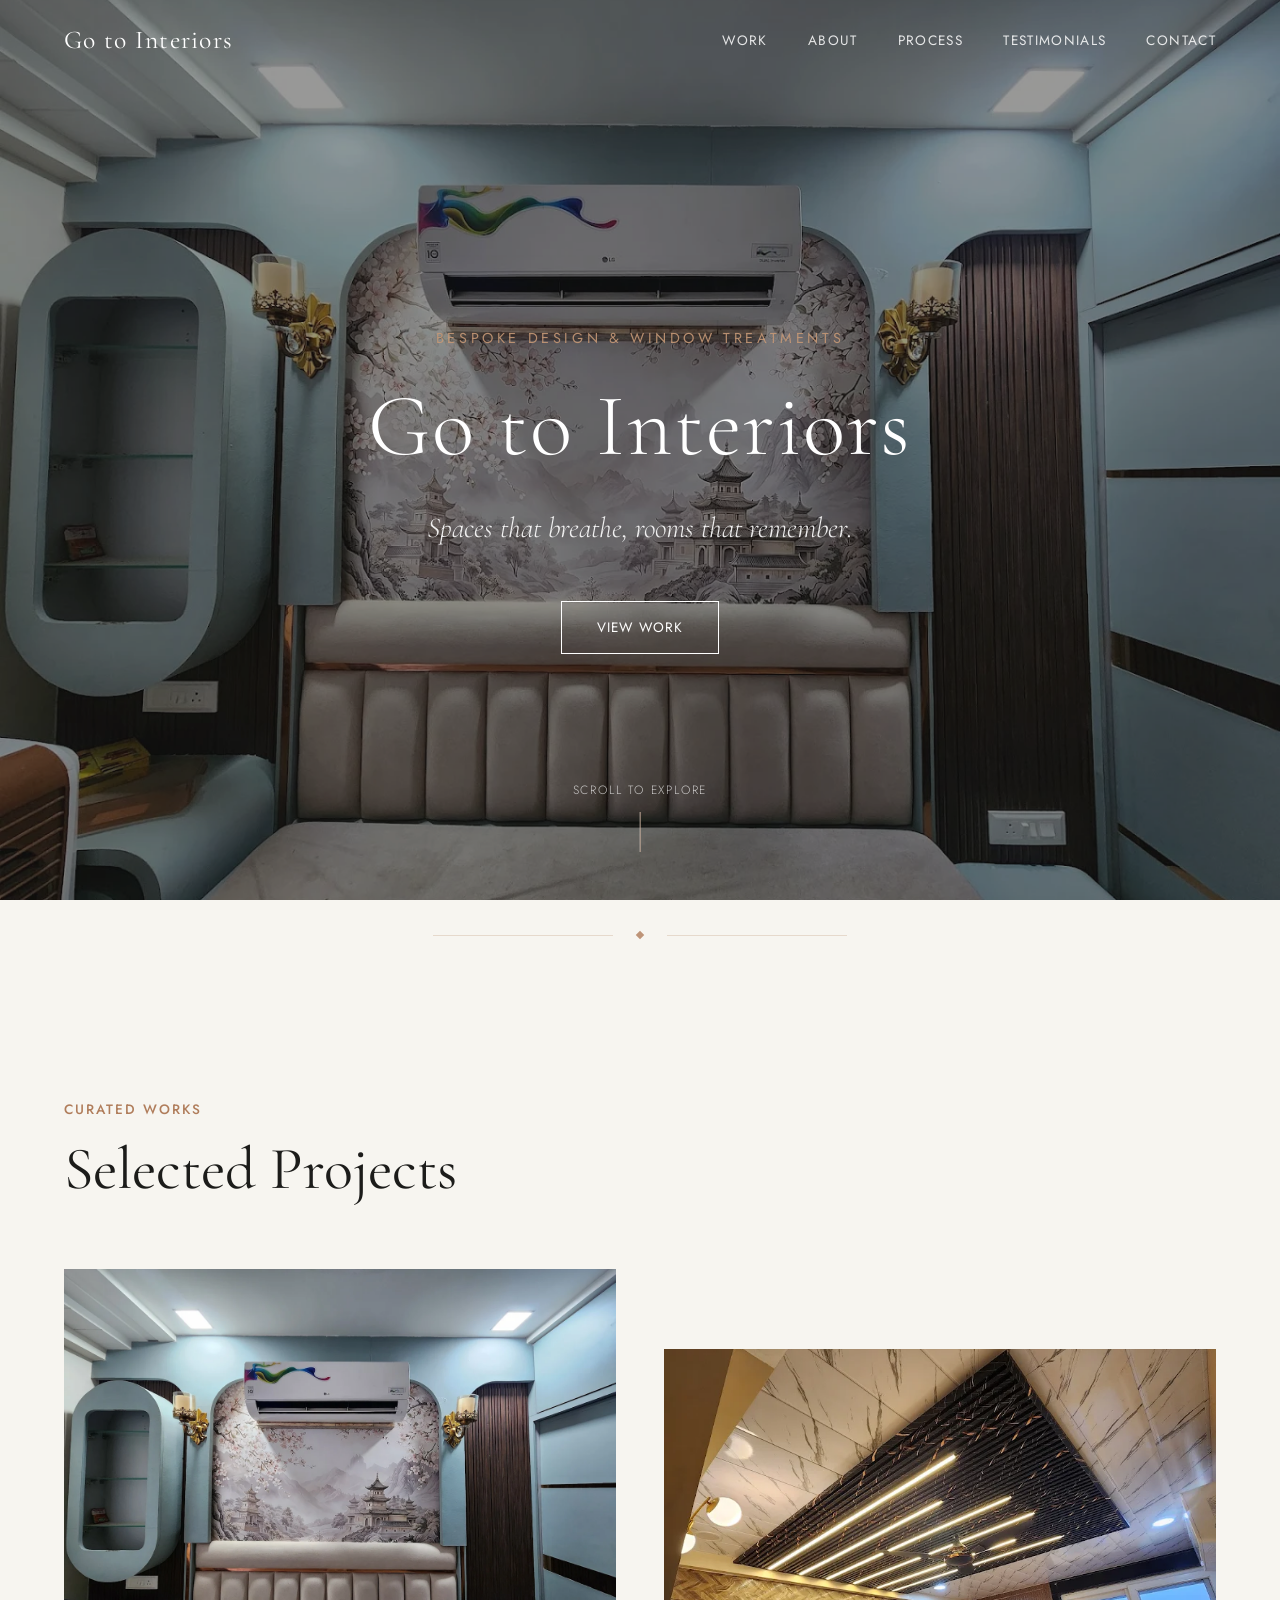
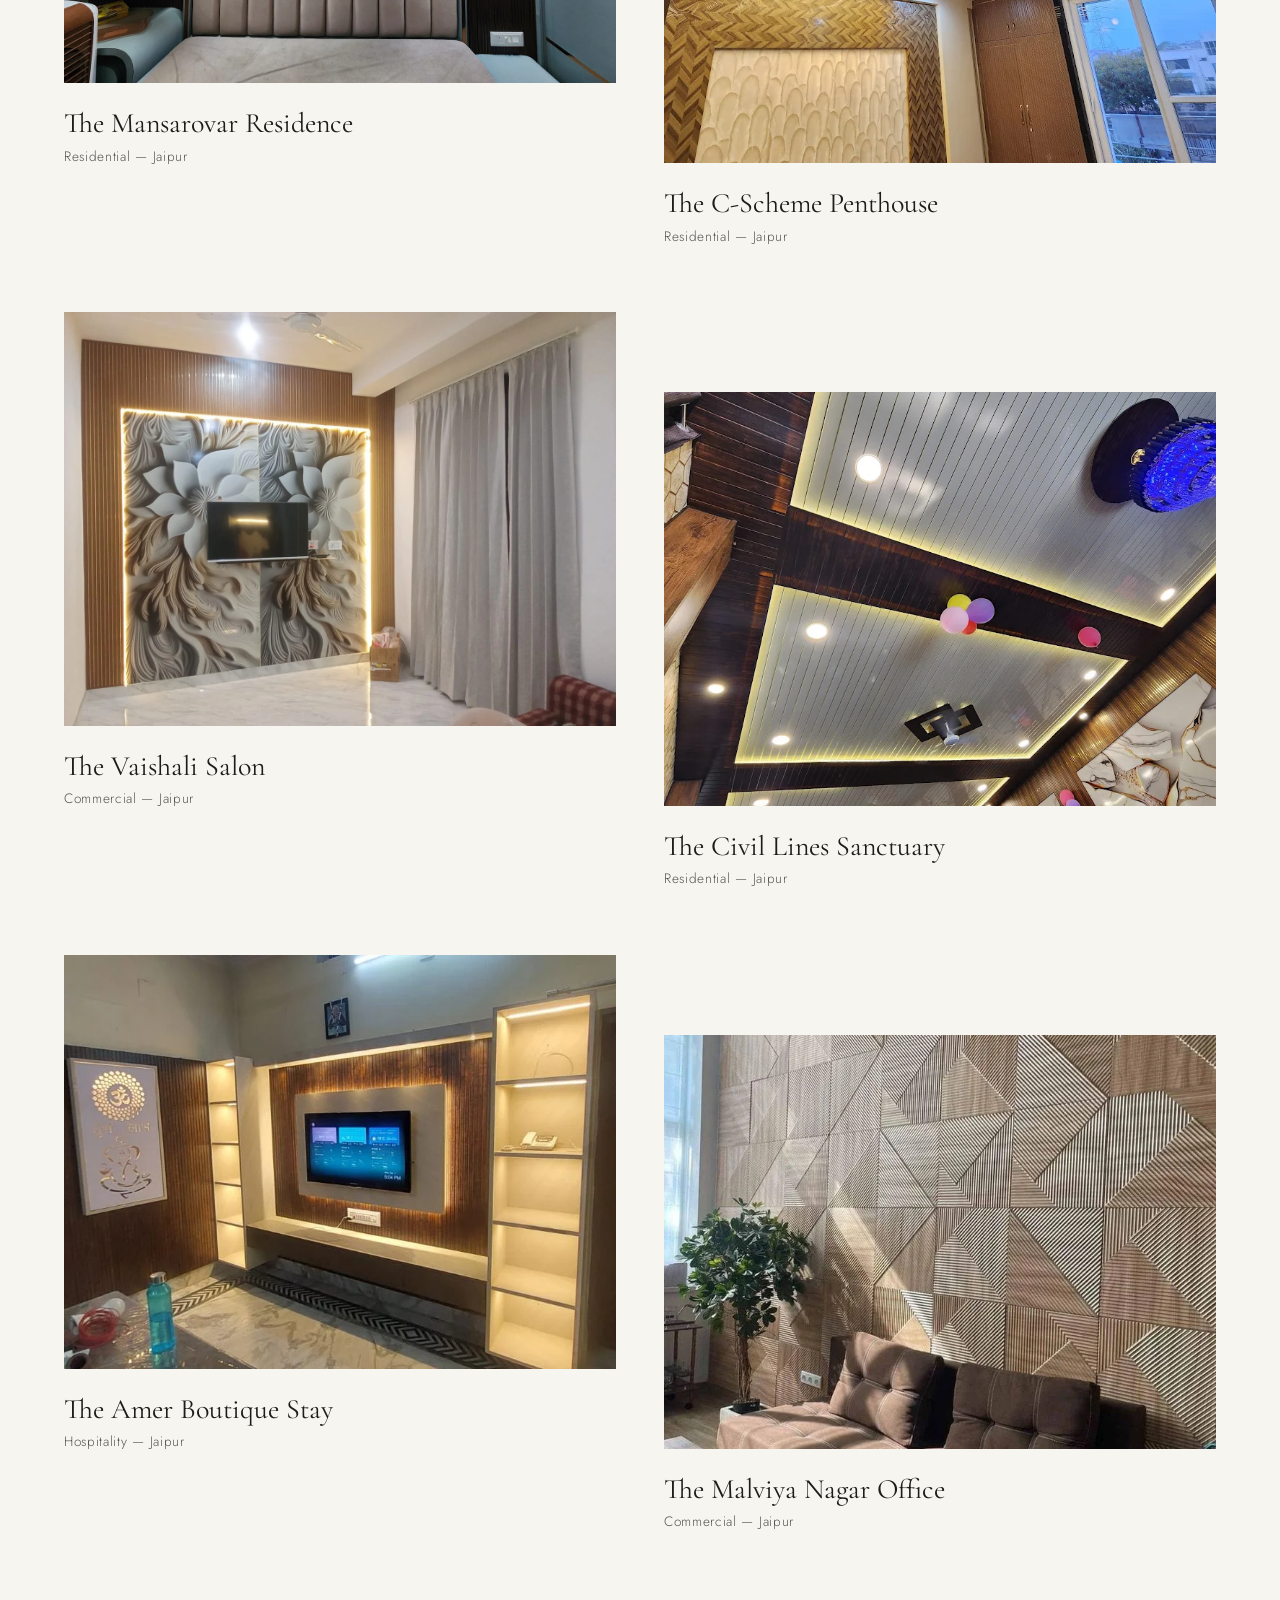
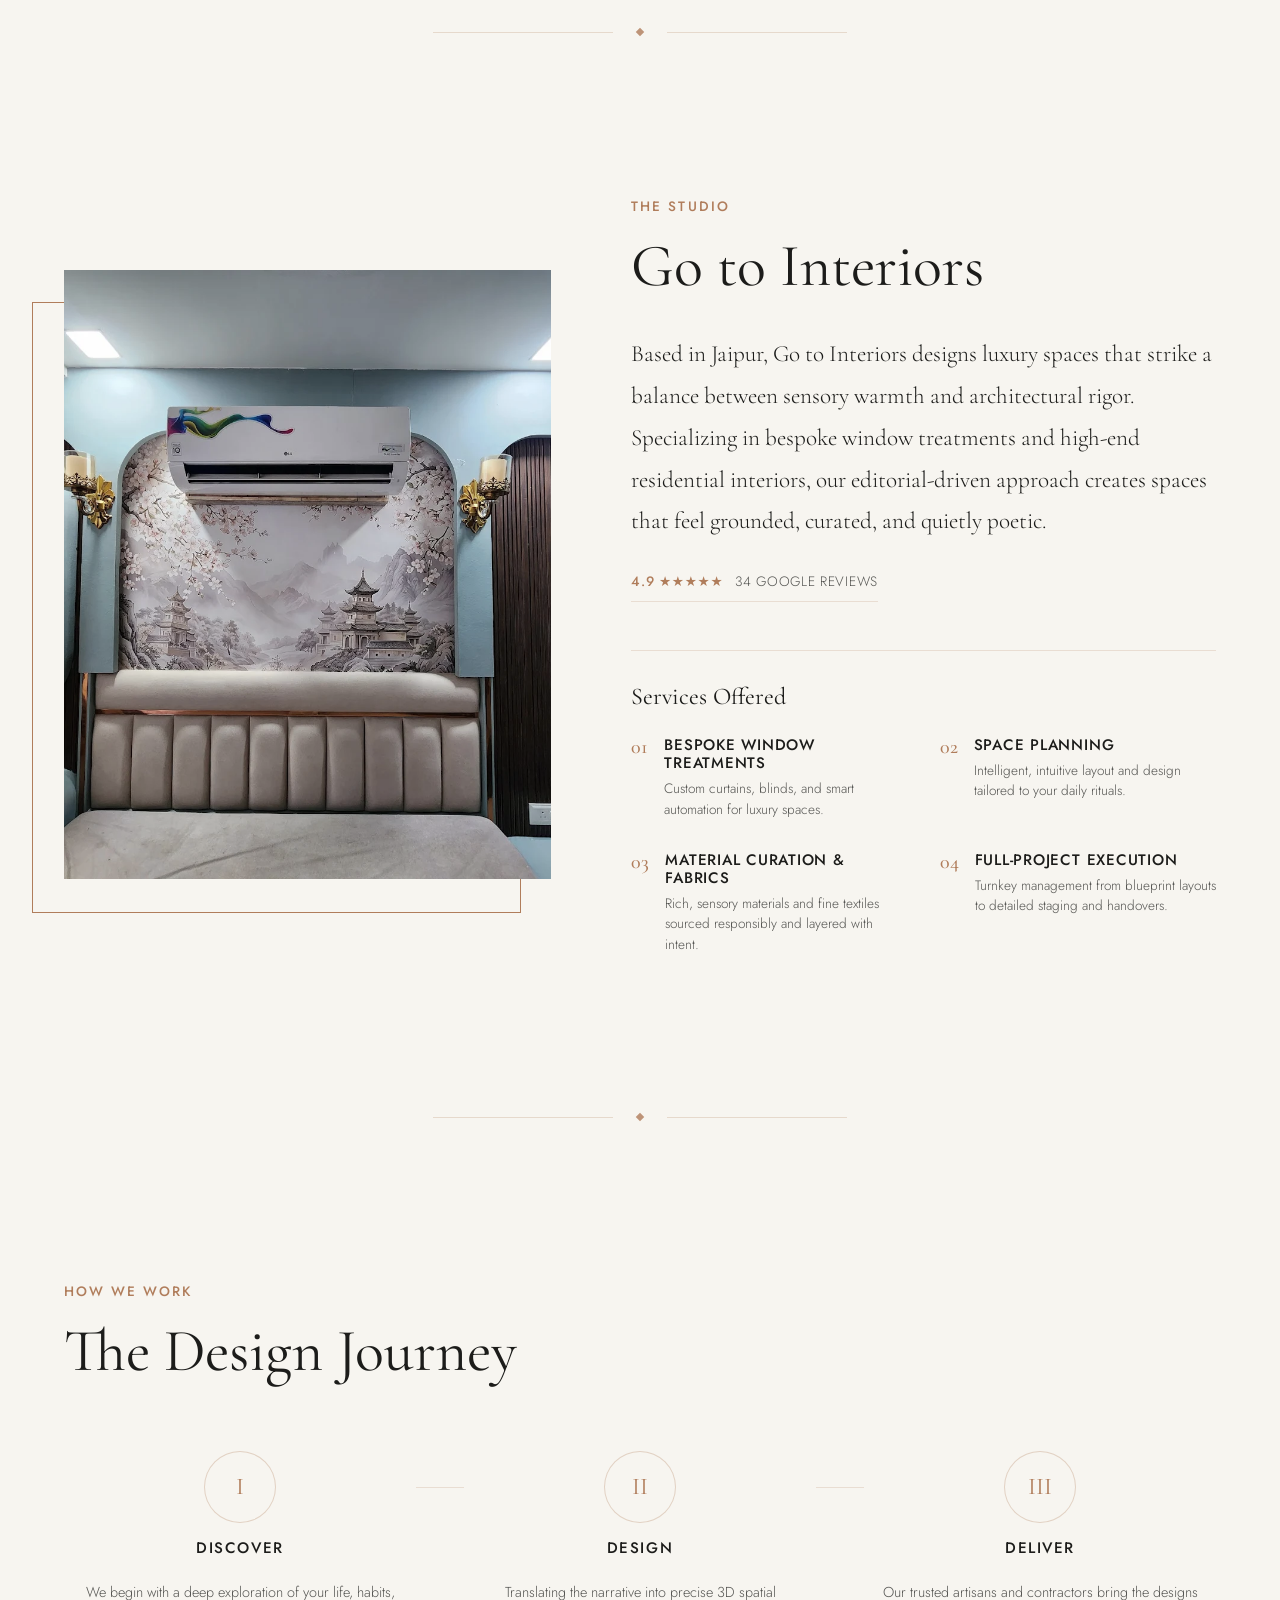
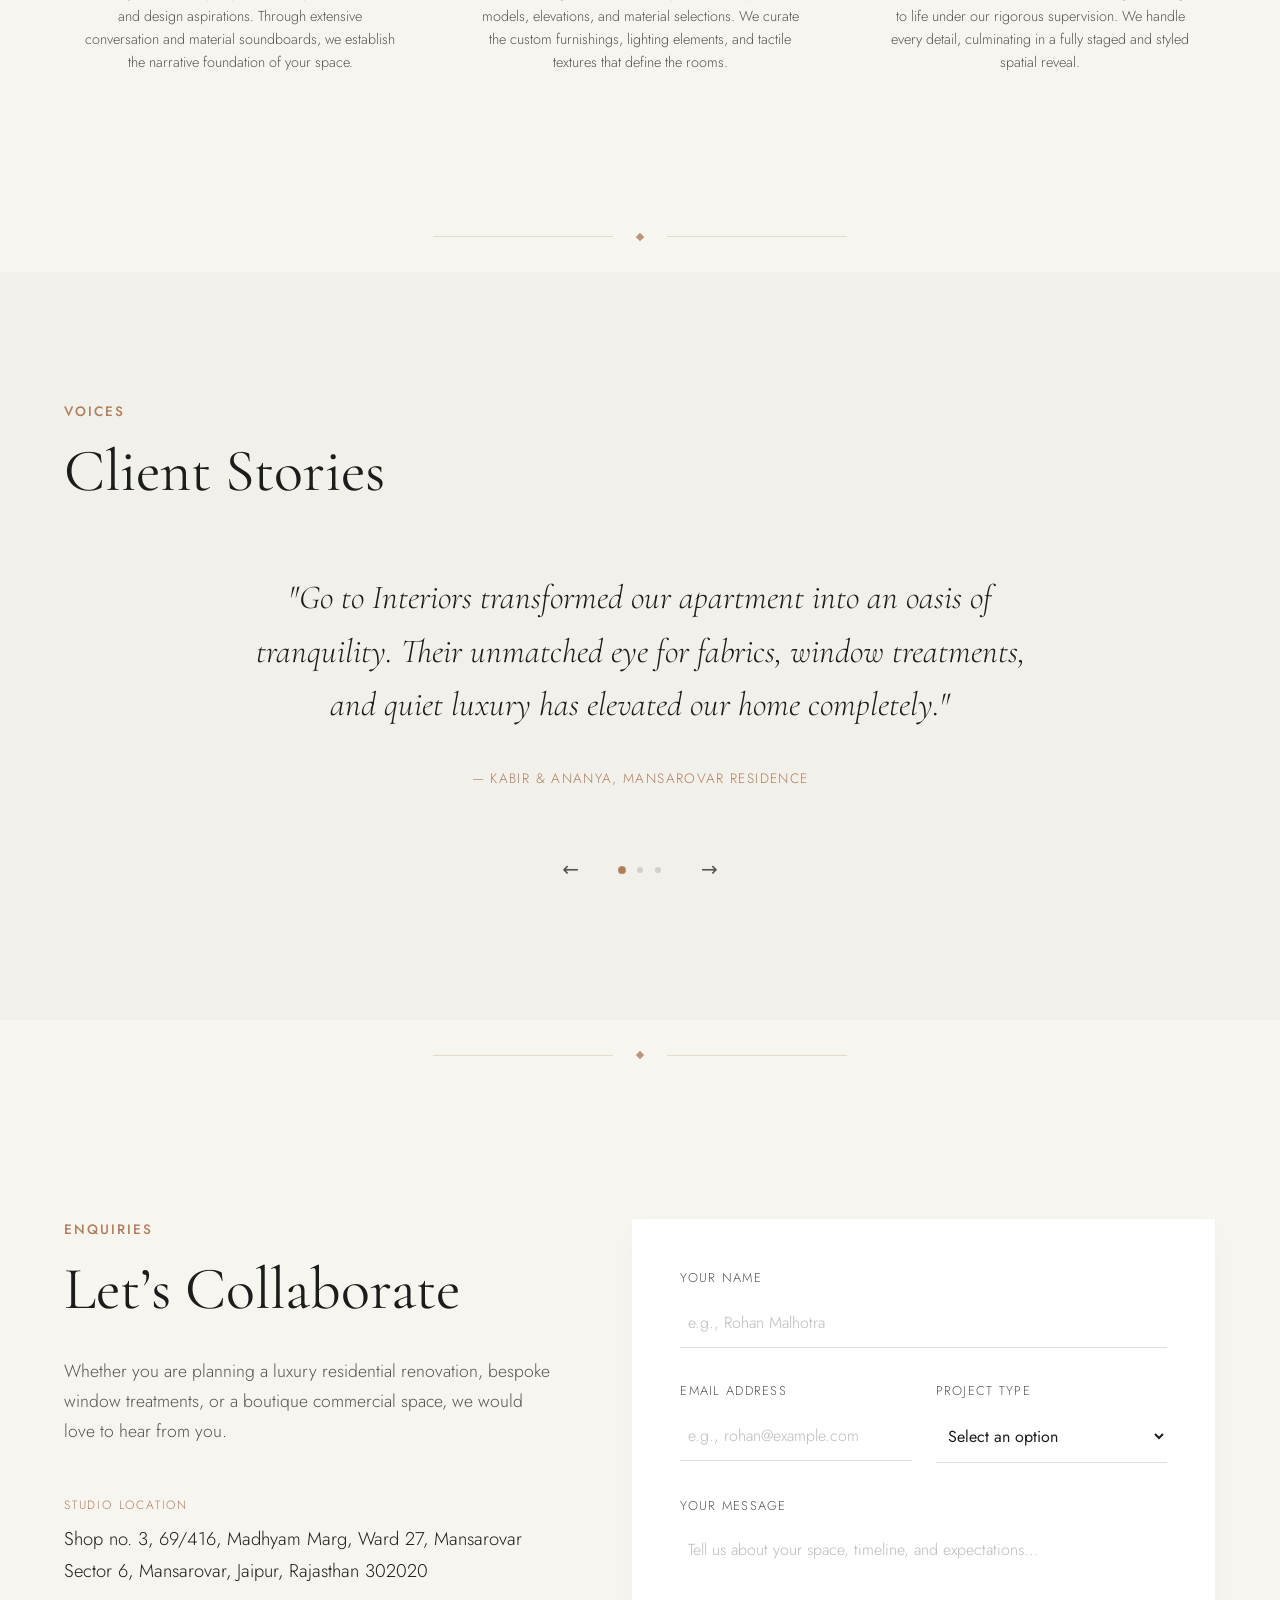
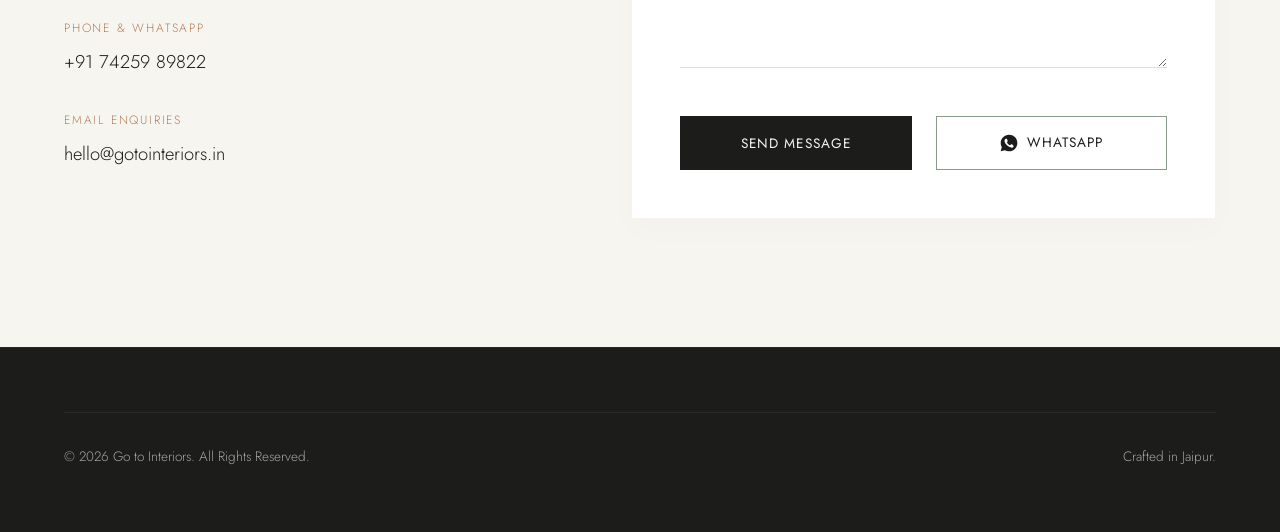
==== index.html @ 1f5852dd "Initial commit: Rebrand website to Go to Interiors Jaipur portfolio" ====
<!DOCTYPE html>
<html lang="en">
<head>
    <meta charset="UTF-8">
    <meta name="viewport" content="width=device-width, initial-scale=1.0">
    <meta name="description" content="Go to Interiors — Bespoke interior architecture, high-end window treatments, and editorial design for luxury residential and boutique hospitality spaces in Jaipur.">
    <title>Go to Interiors | Interior Architecture & Bespoke Window Treatments, Jaipur</title>
    <!-- Google Fonts -->
    <link rel="preconnect" href="https://fonts.googleapis.com">
    <link rel="preconnect" href="https://fonts.gstatic.com" crossorigin>
    <link href="https://fonts.googleapis.com/css2?family=Cormorant+Garamond:ital,wght@0,300;0,400;0,600;1,300;1,400&family=Jost:wght@200;300;400;500;600&display=swap" rel="stylesheet">
    <!-- Main Stylesheet -->
    <link rel="stylesheet" href="styles.css">
</head>
<body>

    <!-- Sticky Navigation -->
    <nav class="navbar" id="navbar">
        <div class="nav-container">
            <a href="#hero" class="nav-logo">Go to Interiors</a>
            <button class="nav-toggle" id="navToggle" aria-label="Toggle navigation">
                <span class="bar"></span>
                <span class="bar"></span>
                <span class="bar"></span>
            </button>
            <ul class="nav-links" id="navLinks">
                <li><a href="#portfolio">Work</a></li>
                <li><a href="#about">About</a></li>
                <li><a href="#process">Process</a></li>
                <li><a href="#testimonials">Testimonials</a></li>
                <li><a href="#contact">Contact</a></li>
            </ul>
        </div>
    </nav>

    <!-- Hero Section -->
    <header class="hero-section" id="hero">
        <div class="hero-bg-overlay"></div>
        <div class="hero-content">
            <span class="hero-subtitle">Bespoke Design & Window Treatments</span>
            <h1 class="hero-title">Go to Interiors</h1>
            <p class="hero-tagline">Spaces that breathe, rooms that remember.</p>
            <a href="#portfolio" class="btn btn-primary cta-btn">View Work</a>
        </div>
        <div class="hero-scroll-indicator">
            <span class="scroll-text">Scroll to explore</span>
            <span class="scroll-line"></span>
        </div>
    </header>

    <!-- Section Divider -->
    <div class="section-divider">
        <div class="diamond"></div>
    </div>

    <!-- Portfolio Section -->
    <section class="section portfolio-section" id="portfolio">
        <div class="container">
            <div class="section-header">
                <span class="section-subtitle">Curated Works</span>
                <h2 class="section-title">Selected Projects</h2>
            </div>
            
            <div class="portfolio-grid">
                <!-- Project 1 -->
                <div class="portfolio-card" data-project="1" tabindex="0">
                    <div class="card-img-wrapper">
                        <img src="images/unnamed.webp" alt="The Mansarovar Residence" loading="lazy">
                        <div class="card-overlay">
                            <span class="card-view-btn">Explore Project</span>
                        </div>
                    </div>
                    <div class="card-info">
                        <h3 class="project-name">The Mansarovar Residence</h3>
                        <p class="project-meta">Residential — Jaipur</p>
                    </div>
                </div>

                <!-- Project 2 -->
                <div class="portfolio-card" data-project="2" tabindex="0">
                    <div class="card-img-wrapper">
                        <img src="images/unnamed (1).webp" alt="The C-Scheme Penthouse" loading="lazy">
                        <div class="card-overlay">
                            <span class="card-view-btn">Explore Project</span>
                        </div>
                    </div>
                    <div class="card-info">
                        <h3 class="project-name">The C-Scheme Penthouse</h3>
                        <p class="project-meta">Residential — Jaipur</p>
                    </div>
                </div>

                <!-- Project 3 -->
                <div class="portfolio-card" data-project="3" tabindex="0">
                    <div class="card-img-wrapper">
                        <img src="images/unnamed (2).webp" alt="The Vaishali Salon" loading="lazy">
                        <div class="card-overlay">
                            <span class="card-view-btn">Explore Project</span>
                        </div>
                    </div>
                    <div class="card-info">
                        <h3 class="project-name">The Vaishali Salon</h3>
                        <p class="project-meta">Commercial — Jaipur</p>
                    </div>
                </div>

                <!-- Project 4 -->
                <div class="portfolio-card" data-project="4" tabindex="0">
                    <div class="card-img-wrapper">
                        <img src="images/unnamed (3).webp" alt="The Civil Lines Sanctuary" loading="lazy">
                        <div class="card-overlay">
                            <span class="card-view-btn">Explore Project</span>
                        </div>
                    </div>
                    <div class="card-info">
                        <h3 class="project-name">The Civil Lines Sanctuary</h3>
                        <p class="project-meta">Residential — Jaipur</p>
                    </div>
                </div>

                <!-- Project 5 -->
                <div class="portfolio-card" data-project="5" tabindex="0">
                    <div class="card-img-wrapper">
                        <img src="images/unnamed (4).webp" alt="The Amer Boutique Stay" loading="lazy">
                        <div class="card-overlay">
                            <span class="card-view-btn">Explore Project</span>
                        </div>
                    </div>
                    <div class="card-info">
                        <h3 class="project-name">The Amer Boutique Stay</h3>
                        <p class="project-meta">Hospitality — Jaipur</p>
                    </div>
                </div>

                <!-- Project 6 -->
                <div class="portfolio-card" data-project="6" tabindex="0">
                    <div class="card-img-wrapper">
                        <img src="images/unnamed (6).webp" alt="The Malviya Nagar Office" loading="lazy">
                        <div class="card-overlay">
                            <span class="card-view-btn">Explore Project</span>
                        </div>
                    </div>
                    <div class="card-info">
                        <h3 class="project-name">The Malviya Nagar Office</h3>
                        <p class="project-meta">Commercial — Jaipur</p>
                    </div>
                </div>
            </div>
        </div>
    </section>

    <!-- Section Divider -->
    <div class="section-divider">
        <div class="diamond"></div>
    </div>

    <!-- About Section -->
    <section class="section about-section" id="about">
        <div class="container">
            <div class="about-layout">
                <!-- Column 1: Image -->
                <div class="about-image-column reveal-fade">
                    <div class="about-portrait-wrapper">
                        <img src="images/unnamed.webp" alt="Go to Interiors Work" class="about-portrait">
                    </div>
                </div>
                <!-- Column 2: Bio & Services -->
                <div class="about-content-column reveal-fade">
                    <span class="section-subtitle">The Studio</span>
                    <h2 class="section-title">Go to Interiors</h2>
                    <p class="about-bio">
                        Based in Jaipur, Go to Interiors designs luxury spaces that strike a balance between sensory warmth and architectural rigor. Specializing in bespoke window treatments and high-end residential interiors, our editorial-driven approach creates spaces that feel grounded, curated, and quietly poetic.
                    </p>
                    <div class="google-reviews-badge">
                        <span class="badge-rating">4.9 ★★★★★</span>
                        <span class="badge-count">34 Google Reviews</span>
                    </div>
                    
                    <div class="services-wrapper">
                        <h3 class="services-title">Services Offered</h3>
                        <ul class="services-list">
                            <li>
                                <span class="service-num">01</span>
                                <div class="service-info">
                                    <h4>Bespoke Window Treatments</h4>
                                    <p>Custom curtains, blinds, and smart automation for luxury spaces.</p>
                                </div>
                            </li>
                            <li>
                                <span class="service-num">02</span>
                                <div class="service-info">
                                    <h4>Space Planning</h4>
                                    <p>Intelligent, intuitive layout and design tailored to your daily rituals.</p>
                                </div>
                            </li>
                            <li>
                                <span class="service-num">03</span>
                                <div class="service-info">
                                    <h4>Material Curation & Fabrics</h4>
                                    <p>Rich, sensory materials and fine textiles sourced responsibly and layered with intent.</p>
                                </div>
                            </li>
                            <li>
                                <span class="service-num">04</span>
                                <div class="service-info">
                                    <h4>Full-Project Execution</h4>
                                    <p>Turnkey management from blueprint layouts to detailed staging and handovers.</p>
                                </div>
                            </li>
                        </ul>
                    </div>
                </div>
            </div>
        </div>
    </section>

    <!-- Section Divider -->
    <div class="section-divider">
        <div class="diamond"></div>
    </div>

    <!-- Process Section -->
    <section class="section process-section" id="process">
        <div class="container">
            <div class="section-header text-center">
                <span class="section-subtitle">How We Work</span>
                <h2 class="section-title">The Design Journey</h2>
            </div>
            
            <div class="process-timeline reveal-fade">
                <!-- Step 1 -->
                <div class="process-step">
                    <div class="step-header">
                        <span class="step-num">I</span>
                        <h3 class="step-title">Discover</h3>
                    </div>
                    <p class="step-description">We begin with a deep exploration of your life, habits, and design aspirations. Through extensive conversation and material soundboards, we establish the narrative foundation of your space.</p>
                </div>
                <!-- Step 2 -->
                <div class="process-step">
                    <div class="step-header">
                        <span class="step-num">II</span>
                        <h3 class="step-title">Design</h3>
                    </div>
                    <p class="step-description">Translating the narrative into precise 3D spatial models, elevations, and material selections. We curate the custom furnishings, lighting elements, and tactile textures that define the rooms.</p>
                </div>
                <!-- Step 3 -->
                <div class="process-step">
                    <div class="step-header">
                        <span class="step-num">III</span>
                        <h3 class="step-title">Deliver</h3>
                    </div>
                    <p class="step-description">Our trusted artisans and contractors bring the designs to life under our rigorous supervision. We handle every detail, culminating in a fully staged and styled spatial reveal.</p>
                </div>
            </div>
        </div>
    </section>

    <!-- Section Divider -->
    <div class="section-divider">
        <div class="diamond"></div>
    </div>

    <!-- Testimonials Section -->
    <section class="section testimonials-section" id="testimonials">
        <div class="container">
            <div class="section-header text-center">
                <span class="section-subtitle">Voices</span>
                <h2 class="section-title">Client Stories</h2>
            </div>
            
            <div class="testimonials-slider reveal-fade" id="testimonialsSlider">
                <div class="testimonial-slide active">
                    <blockquote class="testimonial-quote">
                        "Go to Interiors transformed our apartment into an oasis of tranquility. Their unmatched eye for fabrics, window treatments, and quiet luxury has elevated our home completely."
                    </blockquote>
                    <cite class="testimonial-author">— Kabir & Ananya, Mansarovar Residence</cite>
                </div>
                <div class="testimonial-slide">
                    <blockquote class="testimonial-quote">
                        "Working with Go to Interiors on our boutique stay was an absolute masterclass. They captured the heritage of Jaipur while maintaining a sleek, sophisticated visual language."
                    </blockquote>
                    <cite class="testimonial-author">— Vikram Singh, Amer Boutique Stay</cite>
                </div>
                <div class="testimonial-slide">
                    <blockquote class="testimonial-quote">
                        "The customized curtains and spatial layout of our salon is a work of art. The team created a sensory flow that offers a warm, inviting welcome for our elite clientele."
                    </blockquote>
                    <cite class="testimonial-author">— Natasha Goel, Vaishali Salon</cite>
                </div>
                
                <div class="slider-controls">
                    <button class="slider-btn prev-btn" id="prevTestimonial" aria-label="Previous testimonial">&#8592;</button>
                    <div class="slider-dots" id="sliderDots">
                        <span class="dot active" data-index="0"></span>
                        <span class="dot" data-index="1"></span>
                        <span class="dot" data-index="2"></span>
                    </div>
                    <button class="slider-btn next-btn" id="nextTestimonial" aria-label="Next testimonial">&#8594;</button>
                </div>
            </div>
        </div>
    </section>

    <!-- Section Divider -->
    <div class="section-divider">
        <div class="diamond"></div>
    </div>

    <!-- Contact Section -->
    <section class="section contact-section" id="contact">
        <div class="container">
            <div class="contact-layout">
                <!-- Info column -->
                <div class="contact-info reveal-fade">
                    <span class="section-subtitle">Enquiries</span>
                    <h2 class="section-title">Let’s Collaborate</h2>
                    <p class="contact-desc">
                        Whether you are planning a luxury residential renovation, bespoke window treatments, or a boutique commercial space, we would love to hear from you.
                    </p>
                    <div class="contact-details">
                        <div class="detail-item">
                            <span class="detail-label">Studio Location</span>
                            <p>Shop no. 3, 69/416, Madhyam Marg, Ward 27, Mansarovar Sector 6, Mansarovar, Jaipur, Rajasthan 302020</p>
                        </div>
                        <div class="detail-item">
                            <span class="detail-label">Phone & WhatsApp</span>
                            <p><a href="tel:+917425989822">+91 74259 89822</a></p>
                        </div>
                        <div class="detail-item">
                            <span class="detail-label">Email Enquiries</span>
                            <p><a href="mailto:hello@gotointeriors.in">hello@gotointeriors.in</a></p>
                        </div>
                    </div>
                </div>

                <!-- Form column -->
                <div class="contact-form-wrapper reveal-fade">
                    <form id="contactForm" class="contact-form">
                        <div class="form-group">
                            <label for="name">Your Name</label>
                            <input type="text" id="name" name="name" required placeholder="e.g., Rohan Malhotra">
                        </div>
                        <div class="form-row">
                            <div class="form-group">
                                <label for="email">Email Address</label>
                                <input type="email" id="email" name="email" required placeholder="e.g., rohan@example.com">
                            </div>
                            <div class="form-group">
                                <label for="projectType">Project Type</label>
                                <select id="projectType" name="projectType" required>
                                    <option value="" disabled selected>Select an option</option>
                                    <option value="WindowTreatments">Bespoke Window Treatments</option>
                                    <option value="Residential">Residential Design</option>
                                    <option value="Hospitality">Hospitality Space</option>
                                    <option value="Commercial">Commercial Office/Retail</option>
                                </select>
                            </div>
                        </div>
                        <div class="form-group">
                            <label for="message">Your Message</label>
                            <textarea id="message" name="message" rows="5" required placeholder="Tell us about your space, timeline, and expectations..."></textarea>
                        </div>
                        <div class="form-actions">
                            <button type="submit" class="btn btn-submit">Send Message</button>
                            <a href="https://wa.me/917425989822" target="_blank" rel="noopener noreferrer" class="btn btn-whatsapp">
                                <svg class="whatsapp-icon" viewBox="0 0 24 24" width="20" height="20">
                                    <path fill="currentColor" d="M12.012 2c-5.506 0-9.989 4.478-9.99 9.984a9.96 9.96 0 0 0 1.333 4.993L2 22l5.13-1.347a9.923 9.923 0 0 0 4.88 1.28c5.508 0 9.99-4.479 9.99-9.986 0-2.67-1.037-5.18-2.92-7.062A9.925 9.925 0 0 0 12.012 2zm5.726 14.122c-.274.773-1.365 1.4-1.88 1.472-.452.062-.976.084-3.218-.842-2.866-1.185-4.698-4.1-4.842-4.29-.143-.19-1.163-1.545-1.163-2.947 0-1.402.735-2.09.997-2.362.263-.274.572-.34.762-.34.19 0 .38 0 .547.009.172.009.404-.065.63.483.228.547.785 1.916.852 2.052.067.137.114.294.02.483-.095.19-.143.303-.285.467-.143.167-.3.376-.428.505-.143.142-.294.298-.124.59.17.29.756 1.246 1.622 2.016.915.813 1.683 1.066 1.922 1.183.238.118.38.1.523-.066.143-.166.619-.718.785-.962.167-.243.333-.204.562-.118.23.085 1.45.683 1.7.808.25.123.417.185.476.289.06.1.06.579-.214 1.352z"/>
                                </svg>
                                WhatsApp
                            </a>
                        </div>
                    </form>
                </div>
            </div>
        </div>
    </section>

    <!-- Footer -->
    <footer class="footer">
        <div class="container">
            <div class="footer-bottom">
                <p>&copy; 2026 Go to Interiors. All Rights Reserved.</p>
                <p>Crafted in Jaipur.</p>
            </div>
        </div>
    </footer>

    <!-- Portfolio Detail Modal Overlay -->
    <div class="modal-overlay" id="projectModal">
        <div class="modal-container">
            <button class="modal-close" id="modalClose" aria-label="Close modal">&times;</button>
            <div class="modal-content" id="modalContent">
                <!-- Injected via JavaScript -->
            </div>
        </div>
    </div>

    <!-- Main Script -->
    <script src="app.js"></script>
</body>
</html>
---- styles.css ----
/* 
   Aria Mehta — Editorial Interior Design Portfolio Stylesheet
   Color Palette:
   - Off-white (Background): #F7F5F0
   - Deep Charcoal (Text): #1C1C1A
   - Warm Bronze/Copper (Accent): #B07D5B
   - Muted Sage (Secondary Accent): #8A9B8A
*/

:root {
    --color-bg: #F7F5F0;
    --color-text: #1C1C1A;
    --color-text-muted: #555552;
    --color-bronze: #B07D5B;
    --color-bronze-light: #C59876;
    --color-sage: #8A9B8A;
    --color-sage-light: #A5B5A5;
    --color-white: #FFFFFF;
    
    --font-serif: 'Cormorant Garamond', Georgia, serif;
    --font-sans: 'Jost', system-ui, -apple-system, sans-serif;
    
    --transition-smooth: all 0.5s cubic-bezier(0.25, 1, 0.5, 1);
    --transition-fast: all 0.25s ease;
    
    --container-width: 1200px;
    --header-height: 80px;
}

/* --- Base Styles & Reset --- */
* {
    margin: 0;
    padding: 0;
    box-sizing: border-box;
}

html {
    scroll-behavior: smooth;
    font-size: 16px;
}

body {
    background-color: var(--color-bg);
    color: var(--color-text);
    font-family: var(--font-sans);
    line-height: 1.7;
    font-weight: 300;
    overflow-x: hidden;
    -webkit-font-smoothing: antialiased;
}

a {
    color: inherit;
    text-decoration: none;
    transition: var(--transition-fast);
}

img {
    max-width: 100%;
    height: auto;
    display: block;
}

ul {
    list-style: none;
}

button, input, select, textarea {
    font-family: inherit;
    font-size: inherit;
    color: inherit;
    background: none;
    border: none;
}

/* --- Typography --- */
h1, h2, h3, h4 {
    font-family: var(--font-serif);
    font-weight: 400;
    line-height: 1.2;
}

.section-subtitle {
    font-family: var(--font-sans);
    font-weight: 500;
    font-size: 0.85rem;
    text-transform: uppercase;
    letter-spacing: 0.15em;
    color: var(--color-bronze);
    display: block;
    margin-bottom: 0.75rem;
}

.section-title {
    font-size: clamp(2.5rem, 5vw, 3.75rem);
    margin-bottom: 2rem;
    position: relative;
}

/* --- Layout Containers & Layout Helpers --- */
.container {
    width: 90%;
    max-width: var(--container-width);
    margin: 0 auto;
}

.section {
    padding: 8rem 0;
    position: relative;
}

/* --- Buttons --- */
.btn {
    display: inline-flex;
    align-items: center;
    justify-content: center;
    padding: 0.9rem 2.2rem;
    font-weight: 400;
    letter-spacing: 0.08em;
    text-transform: uppercase;
    font-size: 0.85rem;
    cursor: pointer;
    transition: var(--transition-smooth);
}

.btn-primary {
    background-color: transparent;
    border: 1px solid var(--color-white);
    color: var(--color-white);
}

.btn-primary:hover {
    background-color: var(--color-white);
    color: var(--color-text);
}

.btn-submit {
    background-color: var(--color-text);
    color: var(--color-bg);
    border: 1px solid var(--color-text);
}

.btn-submit:hover {
    background-color: transparent;
    color: var(--color-text);
}

.btn-whatsapp {
    background-color: transparent;
    border: 1px solid var(--color-sage);
    color: var(--color-text);
}

.btn-whatsapp:hover {
    background-color: var(--color-sage);
    color: var(--color-white);
}

.whatsapp-icon {
    margin-right: 0.5rem;
}

/* --- Quiet Visual Thread (Divider) --- */
.section-divider {
    display: flex;
    align-items: center;
    justify-content: center;
    margin: 2rem 0;
    opacity: 0.8;
}

.section-divider::before,
.section-divider::after {
    content: "";
    flex: 1;
    height: 1px;
    background-color: var(--color-bronze);
    max-width: 180px;
    opacity: 0.3;
}

.section-divider::before {
    margin-right: 1.5rem;
}

.section-divider::after {
    margin-left: 1.5rem;
}

.section-divider .diamond {
    width: 6px;
    height: 6px;
    background-color: var(--color-bronze);
    transform: rotate(45deg);
}

/* --- Sticky Minimal Navigation --- */
.navbar {
    position: fixed;
    top: 0;
    left: 0;
    width: 100%;
    z-index: 1000;
    height: var(--header-height);
    display: flex;
    align-items: center;
    transition: var(--transition-smooth);
    background-color: transparent;
}

.navbar.scrolled {
    background-color: rgba(247, 245, 240, 0.95);
    height: 70px;
    box-shadow: 0 5px 25px rgba(28, 28, 26, 0.03);
    backdrop-filter: blur(8px);
    border-bottom: 1px solid rgba(176, 125, 91, 0.1);
}

.nav-container {
    width: 90%;
    max-width: var(--container-width);
    margin: 0 auto;
    display: flex;
    justify-content: space-between;
    align-items: center;
}

.nav-logo {
    font-family: var(--font-serif);
    font-size: 1.6rem;
    font-weight: 400;
    letter-spacing: 0.05em;
    color: var(--color-white);
    transition: var(--transition-fast);
}

.navbar.scrolled .nav-logo {
    color: var(--color-text);
}

.nav-links {
    display: flex;
    gap: 2.5rem;
}

.nav-links a {
    font-size: 0.85rem;
    font-weight: 400;
    text-transform: uppercase;
    letter-spacing: 0.1em;
    color: rgba(255, 255, 255, 0.85);
    position: relative;
    padding: 0.5rem 0;
}

.nav-links a::after {
    content: "";
    position: absolute;
    bottom: 0;
    left: 0;
    width: 0;
    height: 1px;
    background-color: var(--color-bronze);
    transition: var(--transition-smooth);
}

.nav-links a:hover {
    color: var(--color-white);
}

.nav-links a:hover::after {
    width: 100%;
}

.navbar.scrolled .nav-links a {
    color: var(--color-text-muted);
}

.navbar.scrolled .nav-links a:hover {
    color: var(--color-text);
}

/* Hamburger mobile menu button */
.nav-toggle {
    display: none;
    cursor: pointer;
    flex-direction: column;
    justify-content: space-between;
    width: 25px;
    height: 18px;
}

.nav-toggle .bar {
    height: 1px;
    width: 100%;
    background-color: var(--color-white);
    transition: var(--transition-fast);
}

.navbar.scrolled .nav-toggle .bar {
    background-color: var(--color-text);
}

/* --- Hero Section --- */
.hero-section {
    height: 100vh;
    display: flex;
    align-items: center;
    justify-content: center;
    position: relative;
    background-image: url('images/unnamed.webp');
    background-size: cover;
    background-position: center;
    color: var(--color-white);
    text-align: center;
    padding-top: var(--header-height);
}

.hero-bg-overlay {
    position: absolute;
    top: 0;
    left: 0;
    width: 100%;
    height: 100%;
    background-color: rgba(28, 28, 26, 0.45);
    z-index: 1;
}

.hero-content {
    position: relative;
    z-index: 2;
    max-width: 650px;
    padding: 0 1rem;
}

.hero-subtitle {
    font-size: 0.9rem;
    text-transform: uppercase;
    letter-spacing: 0.25em;
    margin-bottom: 1.5rem;
    display: block;
    font-weight: 400;
    color: var(--color-bronze-light);
    opacity: 0.9;
}

.hero-title {
    font-size: clamp(3rem, 8vw, 5.5rem);
    margin-bottom: 1.5rem;
    font-weight: 300;
    letter-spacing: 0.02em;
}

.hero-tagline {
    font-family: var(--font-serif);
    font-style: italic;
    font-size: clamp(1.2rem, 3vw, 1.8rem);
    margin-bottom: 3rem;
    font-weight: 300;
    color: rgba(255, 255, 255, 0.9);
}

.hero-scroll-indicator {
    position: absolute;
    bottom: 3rem;
    left: 50%;
    transform: translateX(-50%);
    z-index: 2;
    display: flex;
    flex-direction: column;
    align-items: center;
    gap: 0.75rem;
    opacity: 0.7;
}

.scroll-text {
    font-size: 0.75rem;
    text-transform: uppercase;
    letter-spacing: 0.15em;
}

.scroll-line {
    width: 1px;
    height: 40px;
    background-color: var(--color-white);
    position: relative;
    overflow: hidden;
}

.scroll-line::after {
    content: "";
    position: absolute;
    top: 0;
    left: 0;
    width: 100%;
    height: 100%;
    background-color: var(--color-bronze);
    animation: scrollAnimation 2s infinite ease-in-out;
}

@keyframes scrollAnimation {
    0% { transform: translateY(-100%); }
    100% { transform: translateY(100%); }
}

/* --- Portfolio Grid --- */
.portfolio-section {
    padding-bottom: 4rem;
}

.portfolio-grid {
    display: grid;
    grid-template-columns: repeat(2, 1fr);
    gap: 4rem 3rem;
    margin-top: 4rem;
}

/* Asymmetric grid styling on larger screens */
@media (min-width: 992px) {
    .portfolio-card:nth-child(even) {
        margin-top: 5rem;
    }
}

.portfolio-card {
    cursor: pointer;
    outline: none;
    transition: var(--transition-smooth);
}

.card-img-wrapper {
    position: relative;
    overflow: hidden;
    aspect-ratio: 4 / 3;
    background-color: #e5e0d8;
}

.card-img-wrapper img {
    width: 100%;
    height: 100%;
    object-fit: cover;
    transition: transform 1.2s cubic-bezier(0.25, 1, 0.5, 1);
}

.card-overlay {
    position: absolute;
    top: 0;
    left: 0;
    width: 100%;
    height: 100%;
    background-color: rgba(28, 28, 26, 0.4);
    display: flex;
    align-items: center;
    justify-content: center;
    opacity: 0;
    transition: var(--transition-smooth);
    backdrop-filter: blur(2px);
}

.card-view-btn {
    color: var(--color-white);
    font-family: var(--font-sans);
    font-weight: 400;
    font-size: 0.8rem;
    text-transform: uppercase;
    letter-spacing: 0.15em;
    border-bottom: 1px solid var(--color-white);
    padding-bottom: 0.25rem;
    transform: translateY(10px);
    transition: var(--transition-smooth);
}

/* Hover & Focus States */
.portfolio-card:hover .card-img-wrapper img,
.portfolio-card:focus-within .card-img-wrapper img {
    transform: scale(1.06);
}

.portfolio-card:hover .card-overlay,
.portfolio-card:focus-within .card-overlay {
    opacity: 1;
}

.portfolio-card:hover .card-view-btn,
.portfolio-card:focus-within .card-view-btn {
    transform: translateY(0);
}

.card-info {
    margin-top: 1.5rem;
}

.project-name {
    font-size: 1.75rem;
    font-weight: 400;
    color: var(--color-text);
    margin-bottom: 0.25rem;
}

.project-meta {
    font-size: 0.85rem;
    letter-spacing: 0.05em;
    color: var(--color-text-muted);
}

/* --- About Section --- */
.about-layout {
    display: grid;
    grid-template-columns: 1fr 1.2fr;
    gap: 5rem;
    align-items: center;
}

.about-portrait-wrapper {
    position: relative;
}

/* Decorative frame block behind image */
.about-portrait-wrapper::before {
    content: "";
    position: absolute;
    top: 2rem;
    left: -2rem;
    width: 100%;
    height: 100%;
    border: 1px solid var(--color-bronze);
    z-index: -1;
    transition: var(--transition-smooth);
}

.about-portrait {
    width: 100%;
    aspect-ratio: 4/5;
    object-fit: cover;
    filter: grayscale(15%);
}

.about-bio {
    font-family: var(--font-serif);
    font-size: 1.45rem;
    line-height: 1.8;
    color: var(--color-text);
    margin-bottom: 1.5rem;
}

.google-reviews-badge {
    display: inline-flex;
    align-items: center;
    gap: 0.75rem;
    margin-bottom: 3rem;
    font-family: var(--font-sans);
    font-size: 0.85rem;
    letter-spacing: 0.05em;
    text-transform: uppercase;
    border-bottom: 1px solid rgba(176, 125, 91, 0.2);
    padding-bottom: 0.5rem;
}

.badge-rating {
    color: var(--color-bronze);
    font-weight: 500;
}

.badge-count {
    color: var(--color-text-muted);
}

.services-wrapper {
    border-top: 1px solid rgba(176, 125, 91, 0.2);
    padding-top: 2rem;
}

.services-title {
    font-size: 1.5rem;
    margin-bottom: 1.5rem;
}

.services-list {
    display: grid;
    grid-template-columns: 1fr 1fr;
    gap: 2rem;
}

.services-list li {
    display: flex;
    gap: 1rem;
}

.service-num {
    font-family: var(--font-serif);
    color: var(--color-bronze);
    font-size: 1.25rem;
    font-weight: 500;
    line-height: 1.1;
}

.service-info h4 {
    font-family: var(--font-sans);
    font-size: 0.95rem;
    font-weight: 500;
    text-transform: uppercase;
    letter-spacing: 0.05em;
    margin-bottom: 0.35rem;
    color: var(--color-text);
}

.service-info p {
    font-size: 0.85rem;
    color: var(--color-text-muted);
    line-height: 1.5;
}

/* --- Process Section (Timeline) --- */
.process-timeline {
    display: grid;
    grid-template-columns: repeat(3, 1fr);
    gap: 3rem;
    margin-top: 4rem;
    position: relative;
}

/* Timeline horizontal connecting line on desktop */
@media (min-width: 769px) {
    .process-timeline::before {
        content: "";
        position: absolute;
        top: 2.25rem;
        left: 10%;
        right: 10%;
        height: 1px;
        background-color: var(--color-bronze);
        opacity: 0.2;
        z-index: 1;
    }
}

.process-step {
    position: relative;
    z-index: 2;
    background-color: var(--color-bg);
}

.step-header {
    display: flex;
    flex-direction: column;
    align-items: center;
    margin-bottom: 1.5rem;
    text-align: center;
}

.step-num {
    font-family: var(--font-serif);
    font-size: 1.5rem;
    font-weight: 400;
    color: var(--color-bronze);
    background-color: var(--color-bg);
    width: 4.5rem;
    height: 4.5rem;
    display: flex;
    align-items: center;
    justify-content: center;
    border: 1px solid rgba(176, 125, 91, 0.3);
    border-radius: 50%;
    margin-bottom: 1rem;
    transition: var(--transition-smooth);
}

.process-step:hover .step-num {
    background-color: var(--color-bronze);
    color: var(--color-bg);
    border-color: var(--color-bronze);
}

.step-title {
    font-family: var(--font-sans);
    font-weight: 500;
    text-transform: uppercase;
    font-size: 0.95rem;
    letter-spacing: 0.1em;
}

.step-description {
    text-align: center;
    font-size: 0.9rem;
    color: var(--color-text-muted);
    padding: 0 1rem;
    line-height: 1.6;
}

/* --- Testimonials Section --- */
.testimonials-section {
    background-color: rgba(138, 155, 138, 0.06); /* very soft sage background */
}

.testimonials-slider {
    max-width: 800px;
    margin: 4rem auto 0;
    text-align: center;
    position: relative;
    min-height: 250px;
}

.testimonial-slide {
    display: none;
    opacity: 0;
}

@keyframes fadeIn {
    from { opacity: 0; transform: translateY(15px); }
    to { opacity: 1; transform: translateY(0); }
}

.testimonial-slide.active {
    display: block;
    opacity: 1;
    animation: fadeIn 0.8s cubic-bezier(0.25, 1, 0.5, 1) forwards;
}

.testimonial-quote {
    font-family: var(--font-serif);
    font-style: italic;
    font-size: clamp(1.4rem, 4vw, 2.1rem);
    line-height: 1.6;
    color: var(--color-text);
    margin-bottom: 2rem;
    font-weight: 300;
}

.testimonial-author {
    font-family: var(--font-sans);
    font-size: 0.85rem;
    text-transform: uppercase;
    letter-spacing: 0.1em;
    color: var(--color-bronze);
    font-style: normal;
}

.slider-controls {
    display: flex;
    align-items: center;
    justify-content: center;
    gap: 2rem;
    margin-top: 3.5rem;
}

.slider-btn {
    font-size: 1.25rem;
    color: var(--color-text-muted);
    cursor: pointer;
    padding: 0.5rem;
    transition: var(--transition-fast);
}

.slider-btn:hover {
    color: var(--color-text);
}

.slider-dots {
    display: flex;
    gap: 0.75rem;
}

.dot {
    width: 6px;
    height: 6px;
    background-color: rgba(28, 28, 26, 0.15);
    border-radius: 50%;
    cursor: pointer;
    transition: var(--transition-fast);
}

.dot.active {
    background-color: var(--color-bronze);
    transform: scale(1.3);
}

/* --- Contact Section --- */
.contact-layout {
    display: grid;
    grid-template-columns: 1fr 1.2fr;
    gap: 5rem;
}

.contact-info {
    display: flex;
    flex-direction: column;
    justify-content: flex-start;
}

.contact-desc {
    font-size: 1.1rem;
    color: var(--color-text-muted);
    margin-bottom: 3rem;
}

.contact-details {
    display: flex;
    flex-direction: column;
    gap: 2rem;
}

.detail-label {
    font-size: 0.75rem;
    text-transform: uppercase;
    letter-spacing: 0.15em;
    color: var(--color-bronze);
    display: block;
    margin-bottom: 0.5rem;
}

.detail-item p {
    font-size: 1.15rem;
    color: var(--color-text);
}

.detail-item a:hover {
    color: var(--color-bronze);
}

/* Form Styling */
.contact-form-wrapper {
    background-color: var(--color-white);
    padding: 3rem;
    border: 1px solid rgba(176, 125, 91, 0.1);
    box-shadow: 0 10px 30px rgba(28, 28, 26, 0.02);
}

.contact-form {
    display: flex;
    flex-direction: column;
    gap: 2rem;
}

.form-group {
    display: flex;
    flex-direction: column;
    gap: 0.5rem;
}

.form-row {
    display: grid;
    grid-template-columns: 1fr 1fr;
    gap: 1.5rem;
}

.form-group label {
    font-size: 0.8rem;
    text-transform: uppercase;
    letter-spacing: 0.1em;
    color: var(--color-text-muted);
}

.form-group input,
.form-group select,
.form-group textarea {
    padding: 0.85rem 0.5rem;
    border: none;
    border-bottom: 1px solid rgba(28, 28, 26, 0.15);
    background-color: transparent;
    transition: var(--transition-fast);
    outline: none;
    border-radius: 0; /* fixes ios rounded input */
}

.form-group input::placeholder,
.form-group textarea::placeholder {
    color: rgba(28, 28, 26, 0.3);
    font-weight: 300;
}

.form-group input:focus,
.form-group select:focus,
.form-group textarea:focus {
    border-bottom-color: var(--color-bronze);
}

.form-actions {
    display: flex;
    gap: 1.5rem;
    margin-top: 1rem;
}

.form-actions .btn {
    flex: 1;
}

/* --- Footer --- */
.footer {
    background-color: var(--color-text);
    color: rgba(255, 255, 255, 0.6);
    padding: 4rem 0;
    font-size: 0.85rem;
    border-top: 1px solid rgba(176, 125, 91, 0.1);
}

.footer-bottom {
    display: flex;
    justify-content: space-between;
    align-items: center;
    border-top: 1px solid rgba(255, 255, 255, 0.05);
    padding-top: 2rem;
}

/* --- Project Detail Modal Overlay --- */
.modal-overlay {
    position: fixed;
    top: 0;
    left: 0;
    width: 100%;
    height: 100%;
    background-color: rgba(28, 28, 26, 0.8);
    backdrop-filter: blur(5px);
    z-index: 10000;
    display: flex;
    align-items: center;
    justify-content: center;
    opacity: 0;
    pointer-events: none;
    transition: opacity 0.5s ease;
}

.modal-overlay.open {
    opacity: 1;
    pointer-events: auto;
}

.modal-container {
    background-color: var(--color-bg);
    width: 90%;
    max-width: 1000px;
    max-height: 90vh;
    overflow-y: auto;
    position: relative;
    box-shadow: 0 20px 50px rgba(0, 0, 0, 0.3);
    transform: translateY(30px);
    transition: transform 0.5s cubic-bezier(0.25, 1, 0.5, 1);
    border: 1px solid rgba(176, 125, 91, 0.1);
}

.modal-overlay.open .modal-container {
    transform: translateY(0);
}

.modal-close {
    position: absolute;
    top: 1.5rem;
    right: 2rem;
    font-size: 2.5rem;
    font-weight: 200;
    color: var(--color-text);
    cursor: pointer;
    z-index: 10;
    transition: var(--transition-fast);
    line-height: 1;
}

.modal-close:hover {
    color: var(--color-bronze);
}

.modal-content {
    padding: 4rem 3rem;
}

.modal-header {
    margin-bottom: 2.5rem;
}

.modal-title {
    font-size: clamp(2rem, 4vw, 3rem);
    color: var(--color-text);
    margin-bottom: 0.5rem;
}

.modal-meta {
    font-size: 0.9rem;
    color: var(--color-bronze);
    letter-spacing: 0.05em;
    text-transform: uppercase;
}

.modal-body {
    display: grid;
    grid-template-columns: 1.2fr 1.8fr;
    gap: 3.5rem;
    align-items: start;
}

.modal-desc {
    font-family: var(--font-serif);
    font-size: 1.3rem;
    line-height: 1.8;
    color: var(--color-text);
}

.modal-images {
    display: grid;
    grid-template-columns: 1fr;
    gap: 2rem;
}

.modal-images img {
    width: 100%;
    aspect-ratio: 3/2;
    object-fit: cover;
    background-color: #e5e0d8;
}

/* Scroll Animation classes */
.reveal-fade {
    opacity: 0;
    transform: translateY(30px);
    transition: opacity 1s cubic-bezier(0.25, 1, 0.5, 1), transform 1s cubic-bezier(0.25, 1, 0.5, 1);
}

.reveal-fade.active {
    opacity: 1;
    transform: translateY(0);
}

/* --- Responsive Adaptations (Mobile-first) --- */

@media (max-width: 991px) {
    .section {
        padding: 5rem 0;
    }
    
    .about-layout {
        grid-template-columns: 1fr;
        gap: 4rem;
    }
    
    .about-portrait-wrapper {
        max-width: 500px;
        margin: 0 auto;
    }
    
    .about-portrait-wrapper::before {
        left: -1rem;
        top: 1rem;
    }
    
    .contact-layout {
        grid-template-columns: 1fr;
        gap: 4rem;
    }
}

@media (max-width: 768px) {
    /* Navbar Mobile */
    .nav-toggle {
        display: flex;
    }
    
    .nav-links {
        position: fixed;
        top: 0;
        right: -100%;
        width: 75%;
        height: 100vh;
        background-color: var(--color-bg);
        flex-direction: column;
        justify-content: center;
        align-items: center;
        gap: 2.5rem;
        transition: right 0.5s cubic-bezier(0.25, 1, 0.5, 1);
        z-index: 999;
        box-shadow: -10px 0 30px rgba(0,0,0,0.05);
        border-left: 1px solid rgba(176, 125, 91, 0.1);
    }
    
    .nav-links.open {
        right: 0;
    }
    
    .nav-links a {
        color: var(--color-text) !important;
        font-size: 1.25rem;
    }
    
    /* Toggle active animation */
    .nav-toggle.active .bar:nth-child(1) {
        transform: rotate(45deg) translate(5px, 5px);
        background-color: var(--color-text);
    }
    
    .nav-toggle.active .bar:nth-child(2) {
        opacity: 0;
    }
    
    .nav-toggle.active .bar:nth-child(3) {
        transform: rotate(-45deg) translate(6px, -7px);
        background-color: var(--color-text);
    }
    
    /* Grid Adjustments */
    .portfolio-grid {
        grid-template-columns: 1fr;
        gap: 3rem;
    }
    
    /* Process timeline layout */
    .process-timeline {
        grid-template-columns: 1fr;
        gap: 4rem;
    }
    
    .process-timeline::before {
        display: none;
    }
    
    /* Services layout */
    .services-list {
        grid-template-columns: 1fr;
    }
    
    /* Modal responsive styling */
    .modal-body {
        grid-template-columns: 1fr;
        gap: 2rem;
    }
    
    .modal-content {
        padding: 3rem 1.5rem;
    }
    
    .form-row {
        grid-template-columns: 1fr;
        gap: 2rem;
    }
    
    .contact-form-wrapper {
        padding: 2rem 1.5rem;
    }
    
    .form-actions {
        flex-direction: column;
    }
}
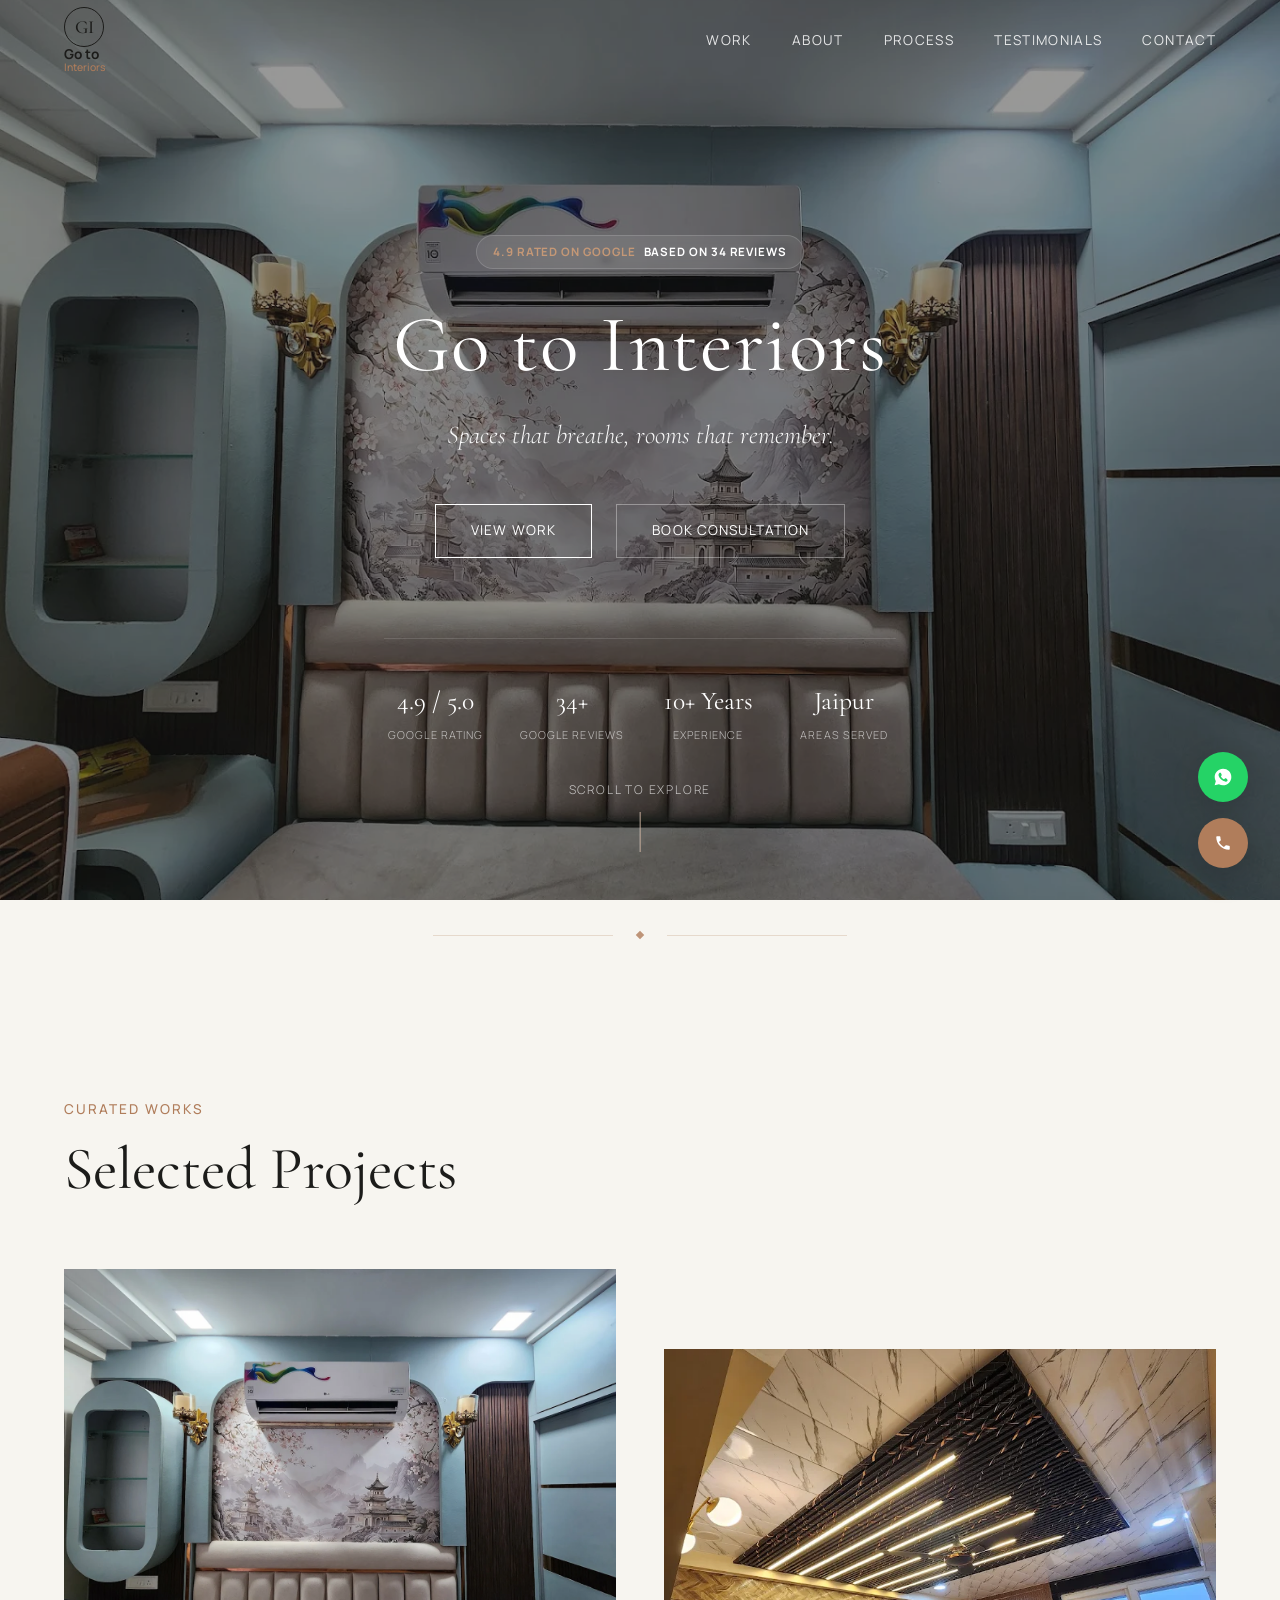
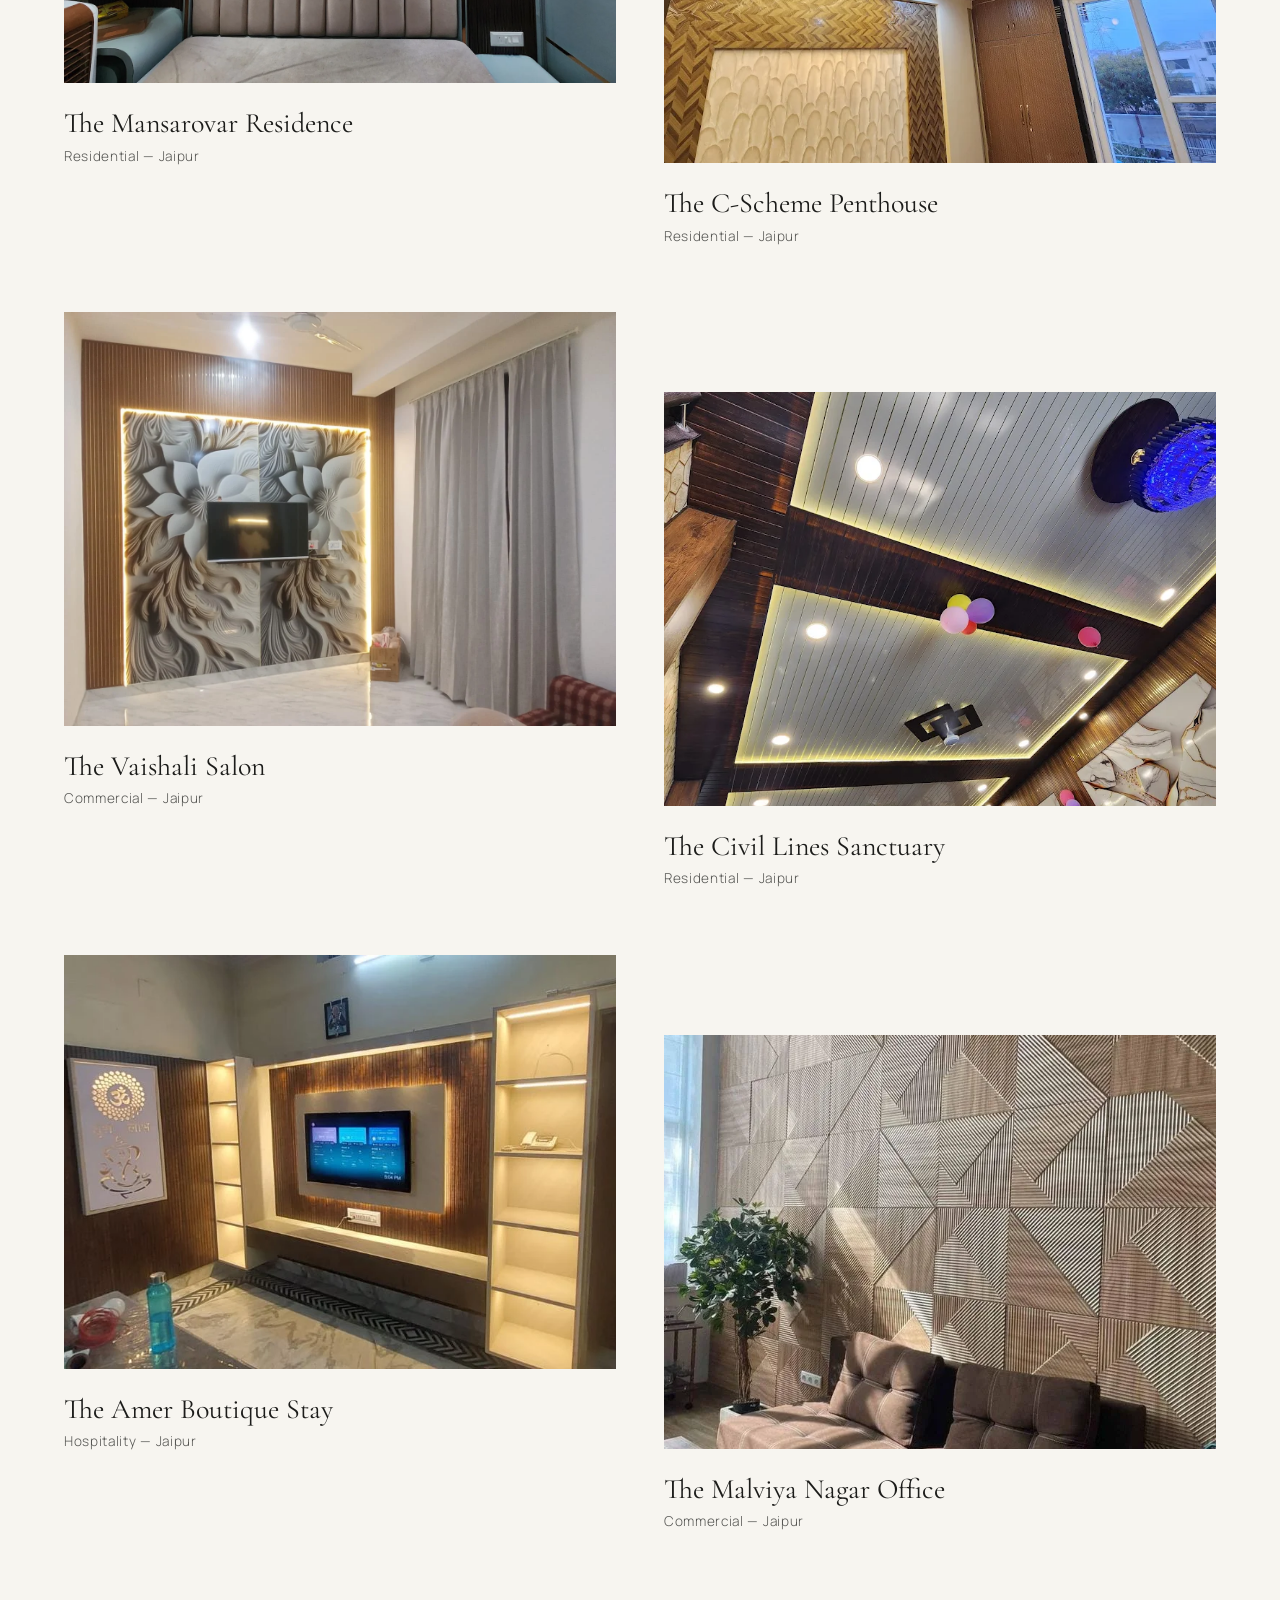
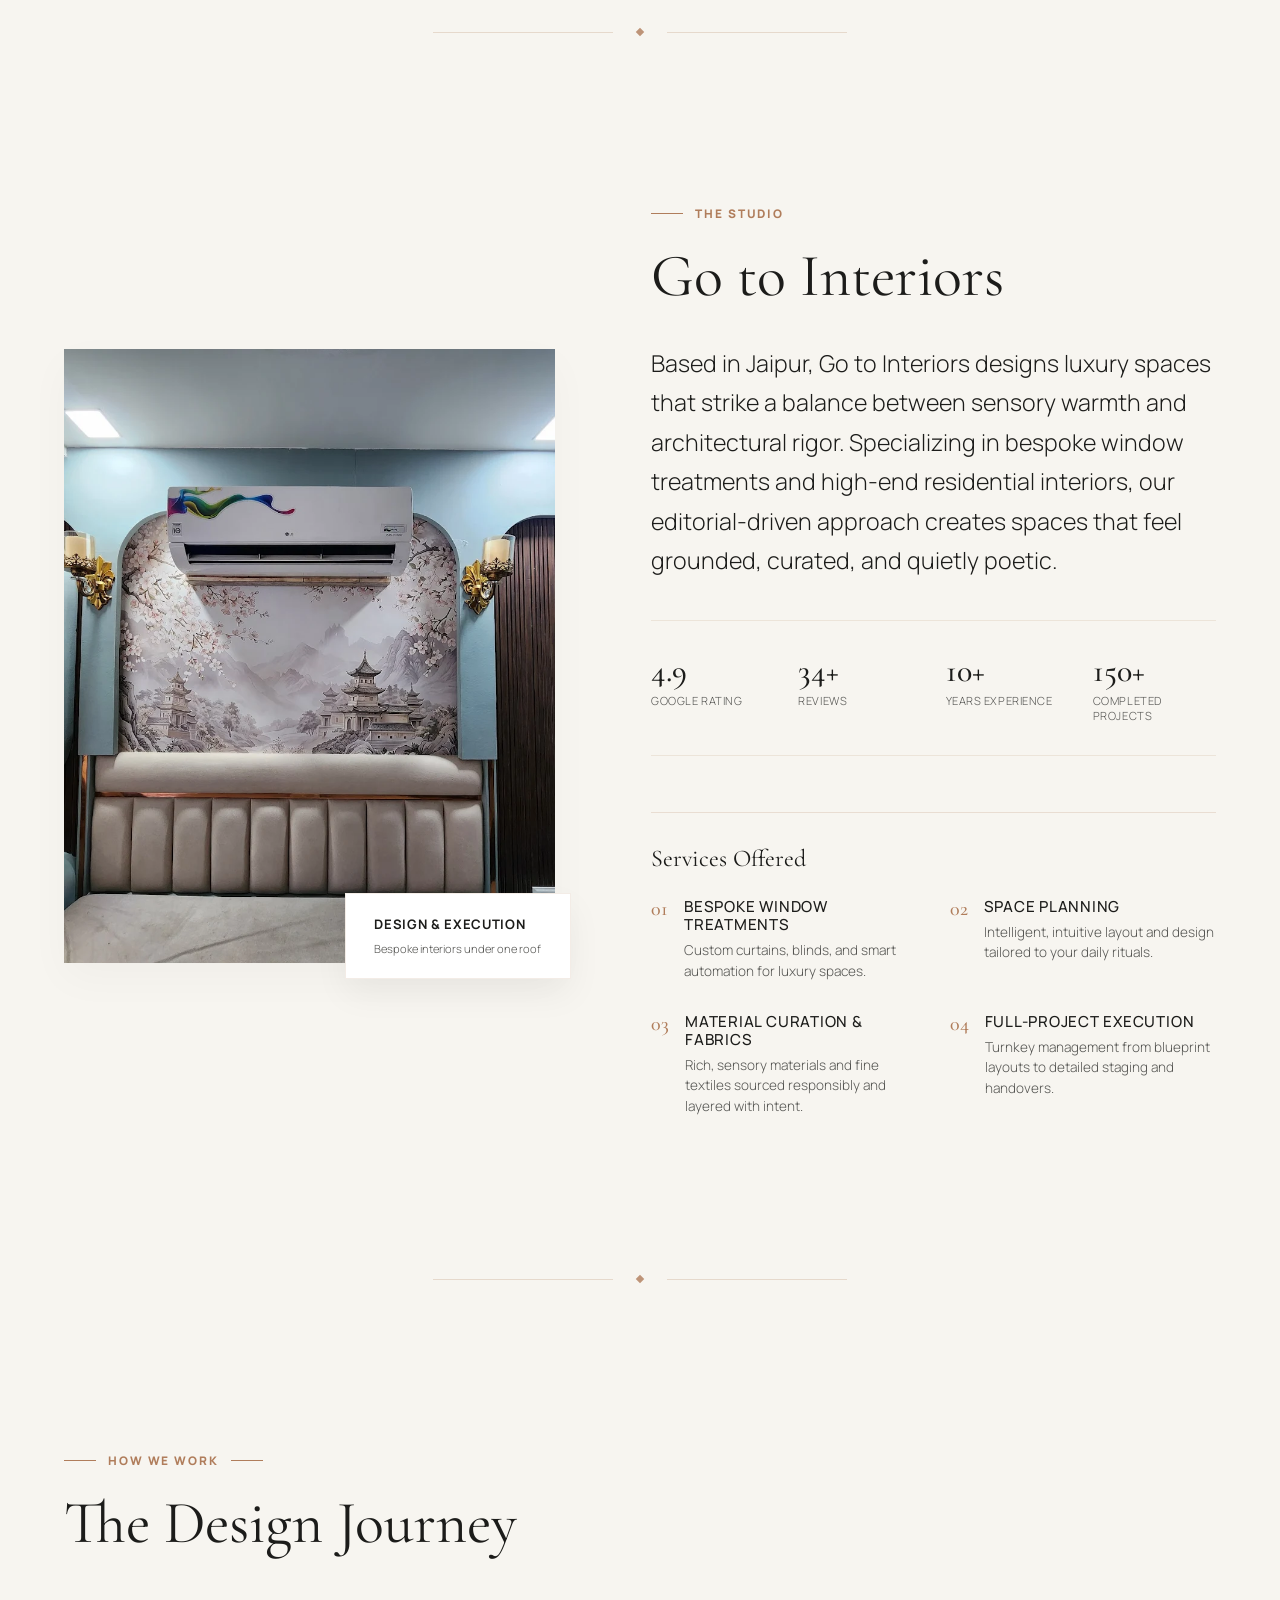
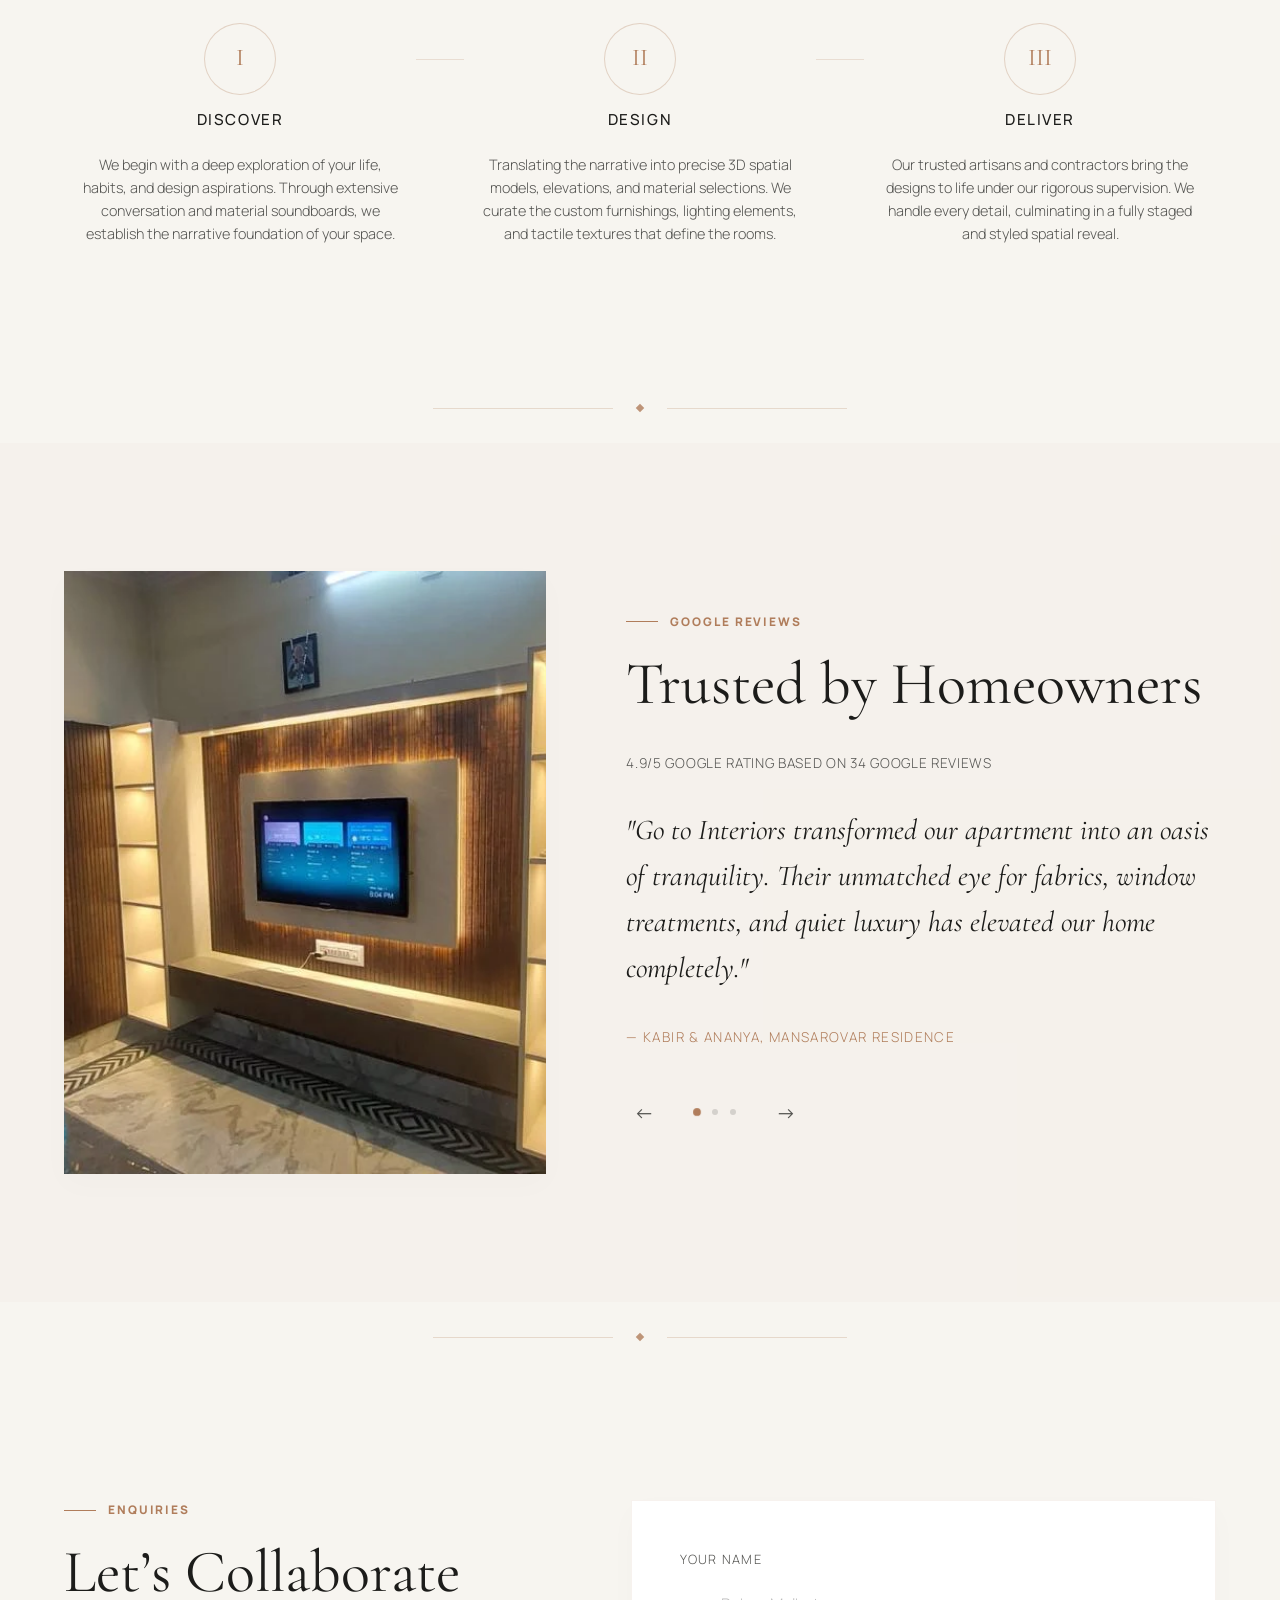
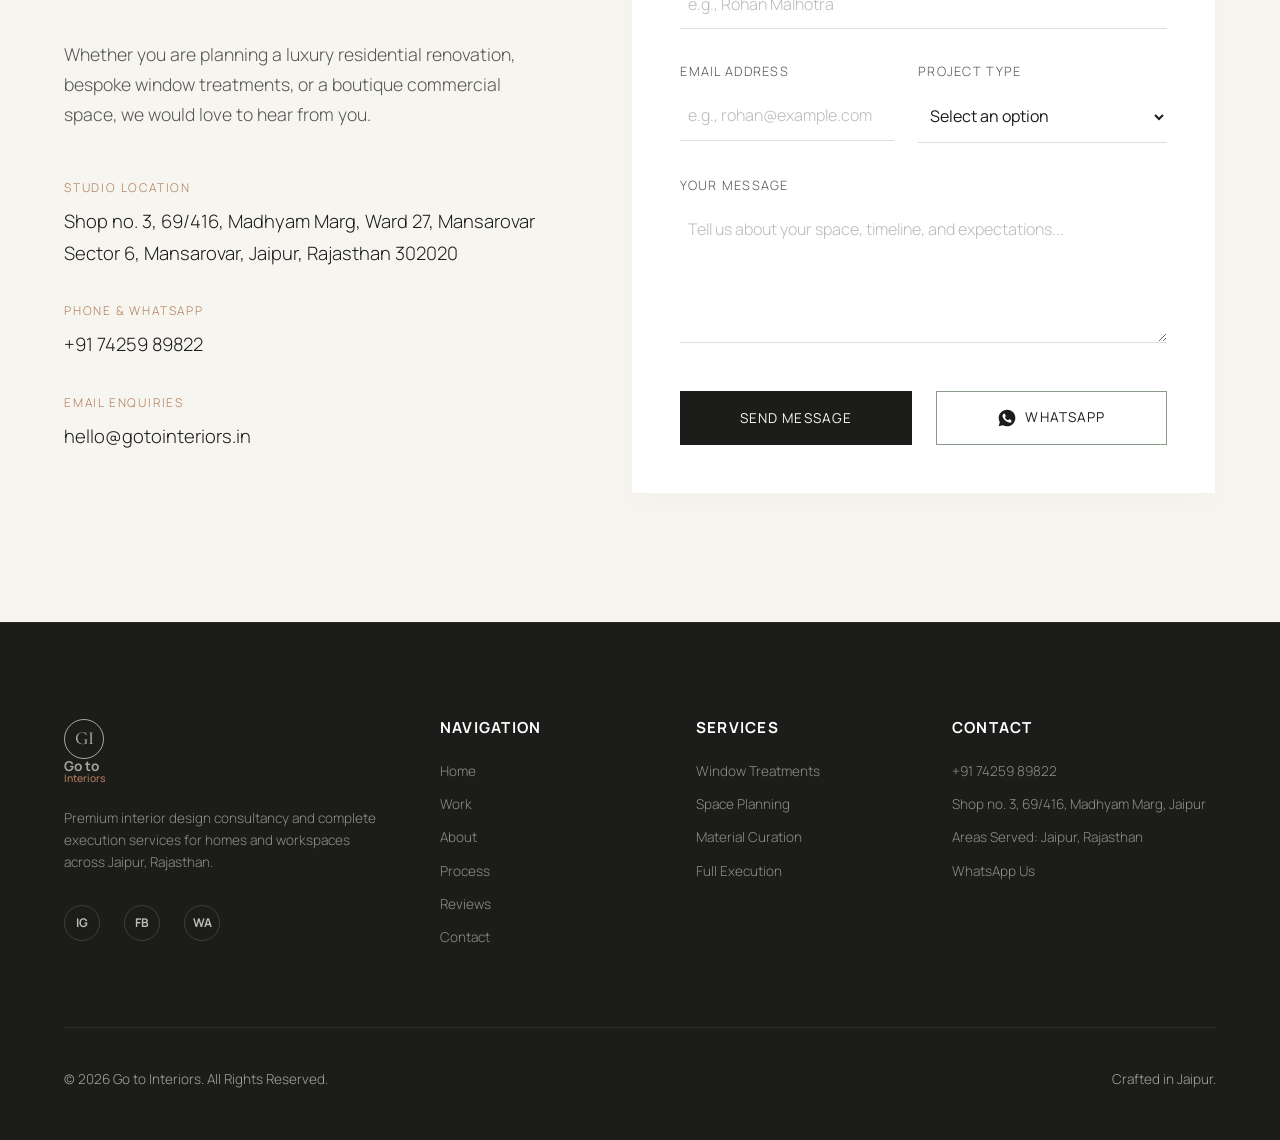
==== commit aceb0adf: "Update layout, design elements, and mobile contact features to match reference site" ====
--- a/index.html
+++ b/index.html
@@ -8,7 +8,7 @@
     <!-- Google Fonts -->
     <link rel="preconnect" href="https://fonts.googleapis.com">
     <link rel="preconnect" href="https://fonts.gstatic.com" crossorigin>
-    <link href="https://fonts.googleapis.com/css2?family=Cormorant+Garamond:ital,wght@0,300;0,400;0,600;1,300;1,400&family=Jost:wght@200;300;400;500;600&display=swap" rel="stylesheet">
+    <link href="https://fonts.googleapis.com/css2?family=Cormorant+Garamond:ital,wght@0,300;0,400;0,600;1,300;1,400&family=Manrope:wght@300;400;500;600;700;800&display=swap" rel="stylesheet">
     <!-- Main Stylesheet -->
     <link rel="stylesheet" href="styles.css">
 </head>
@@ -17,7 +17,10 @@
     <!-- Sticky Navigation -->
     <nav class="navbar" id="navbar">
         <div class="nav-container">
-            <a href="#hero" class="nav-logo">Go to Interiors</a>
+            <a href="#hero" class="brand">
+                <span class="brand-mark">GI</span>
+                <span class="brand-text"><span>Go to</span><span>Interiors</span></span>
+            </a>
             <button class="nav-toggle" id="navToggle" aria-label="Toggle navigation">
                 <span class="bar"></span>
                 <span class="bar"></span>
@@ -37,10 +40,19 @@
     <header class="hero-section" id="hero">
         <div class="hero-bg-overlay"></div>
         <div class="hero-content">
-            <span class="hero-subtitle">Bespoke Design & Window Treatments</span>
+            <div class="trust-pill"><strong>4.9 Rated on Google</strong> Based on 34 Reviews</div>
             <h1 class="hero-title">Go to Interiors</h1>
             <p class="hero-tagline">Spaces that breathe, rooms that remember.</p>
-            <a href="#portfolio" class="btn btn-primary cta-btn">View Work</a>
+            <div class="hero-actions">
+                <a href="#portfolio" class="btn btn-primary cta-btn">View Work</a>
+                <a href="https://wa.me/917425989822" target="_blank" rel="noopener noreferrer" class="btn btn-primary cta-btn secondary-btn">Book Consultation</a>
+            </div>
+            <div class="hero-meta">
+                <div><strong>4.9 / 5.0</strong><span>Google Rating</span></div>
+                <div><strong>34+</strong><span>Google Reviews</span></div>
+                <div><strong>10+ Years</strong><span>Experience</span></div>
+                <div><strong>Jaipur</strong><span>Areas Served</span></div>
+            </div>
         </div>
         <div class="hero-scroll-indicator">
             <span class="scroll-text">Scroll to explore</span>
@@ -156,59 +168,59 @@
 
     <!-- About Section -->
     <section class="section about-section" id="about">
-        <div class="container">
-            <div class="about-layout">
-                <!-- Column 1: Image -->
-                <div class="about-image-column reveal-fade">
-                    <div class="about-portrait-wrapper">
-                        <img src="images/unnamed.webp" alt="Go to Interiors Work" class="about-portrait">
-                    </div>
-                </div>
-                <!-- Column 2: Bio & Services -->
-                <div class="about-content-column reveal-fade">
-                    <span class="section-subtitle">The Studio</span>
-                    <h2 class="section-title">Go to Interiors</h2>
-                    <p class="about-bio">
-                        Based in Jaipur, Go to Interiors designs luxury spaces that strike a balance between sensory warmth and architectural rigor. Specializing in bespoke window treatments and high-end residential interiors, our editorial-driven approach creates spaces that feel grounded, curated, and quietly poetic.
-                    </p>
-                    <div class="google-reviews-badge">
-                        <span class="badge-rating">4.9 ★★★★★</span>
-                        <span class="badge-count">34 Google Reviews</span>
-                    </div>
-                    
-                    <div class="services-wrapper">
-                        <h3 class="services-title">Services Offered</h3>
-                        <ul class="services-list">
-                            <li>
-                                <span class="service-num">01</span>
-                                <div class="service-info">
-                                    <h4>Bespoke Window Treatments</h4>
-                                    <p>Custom curtains, blinds, and smart automation for luxury spaces.</p>
-                                </div>
-                            </li>
-                            <li>
-                                <span class="service-num">02</span>
-                                <div class="service-info">
-                                    <h4>Space Planning</h4>
-                                    <p>Intelligent, intuitive layout and design tailored to your daily rituals.</p>
-                                </div>
-                            </li>
-                            <li>
-                                <span class="service-num">03</span>
-                                <div class="service-info">
-                                    <h4>Material Curation & Fabrics</h4>
-                                    <p>Rich, sensory materials and fine textiles sourced responsibly and layered with intent.</p>
-                                </div>
-                            </li>
-                            <li>
-                                <span class="service-num">04</span>
-                                <div class="service-info">
-                                    <h4>Full-Project Execution</h4>
-                                    <p>Turnkey management from blueprint layouts to detailed staging and handovers.</p>
-                                </div>
-                            </li>
-                        </ul>
-                    </div>
+        <div class="container split">
+            <!-- Column 1: Image -->
+            <div class="about-image-column split-media reveal-fade">
+                <img src="images/unnamed.webp" alt="Go to Interiors Work" class="about-portrait">
+                <div class="image-label"><b>Design & Execution</b><span>Bespoke interiors under one roof</span></div>
+            </div>
+            <!-- Column 2: Bio & Services -->
+            <div class="about-content-column content-stack reveal-fade">
+                <span class="eyebrow">The Studio</span>
+                <h2 class="section-title">Go to Interiors</h2>
+                <p class="about-bio lead">
+                    Based in Jaipur, Go to Interiors designs luxury spaces that strike a balance between sensory warmth and architectural rigor. Specializing in bespoke window treatments and high-end residential interiors, our editorial-driven approach creates spaces that feel grounded, curated, and quietly poetic.
+                </p>
+                
+                <div class="stats-grid">
+                    <div class="stat"><b>4.9</b><span>Google Rating</span></div>
+                    <div class="stat"><b>34+</b><span>Reviews</span></div>
+                    <div class="stat"><b>10+</b><span>Years Experience</span></div>
+                    <div class="stat"><b>150+</b><span>Completed Projects</span></div>
+                </div>
+                
+                <div class="services-wrapper">
+                    <h3 class="services-title">Services Offered</h3>
+                    <ul class="services-list">
+                        <li>
+                            <span class="service-num">01</span>
+                            <div class="service-info">
+                                <h4>Bespoke Window Treatments</h4>
+                                <p>Custom curtains, blinds, and smart automation for luxury spaces.</p>
+                            </div>
+                        </li>
+                        <li>
+                            <span class="service-num">02</span>
+                            <div class="service-info">
+                                <h4>Space Planning</h4>
+                                <p>Intelligent, intuitive layout and design tailored to your daily rituals.</p>
+                            </div>
+                        </li>
+                        <li>
+                            <span class="service-num">03</span>
+                            <div class="service-info">
+                                <h4>Material Curation & Fabrics</h4>
+                                <p>Rich, sensory materials and fine textiles sourced responsibly and layered with intent.</p>
+                            </div>
+                        </li>
+                        <li>
+                            <span class="service-num">04</span>
+                            <div class="service-info">
+                                <h4>Full-Project Execution</h4>
+                                <p>Turnkey management from blueprint layouts to detailed staging and handovers.</p>
+                            </div>
+                        </li>
+                    </ul>
                 </div>
             </div>
         </div>
@@ -223,7 +235,7 @@
     <section class="section process-section" id="process">
         <div class="container">
             <div class="section-header text-center">
-                <span class="section-subtitle">How We Work</span>
+                <span class="eyebrow center-eyebrow">How We Work</span>
                 <h2 class="section-title">The Design Journey</h2>
             </div>
             
@@ -263,40 +275,44 @@
 
     <!-- Testimonials Section -->
     <section class="section testimonials-section" id="testimonials">
-        <div class="container">
-            <div class="section-header text-center">
-                <span class="section-subtitle">Voices</span>
-                <h2 class="section-title">Client Stories</h2>
-            </div>
-            
-            <div class="testimonials-slider reveal-fade" id="testimonialsSlider">
-                <div class="testimonial-slide active">
-                    <blockquote class="testimonial-quote">
-                        "Go to Interiors transformed our apartment into an oasis of tranquility. Their unmatched eye for fabrics, window treatments, and quiet luxury has elevated our home completely."
-                    </blockquote>
-                    <cite class="testimonial-author">— Kabir & Ananya, Mansarovar Residence</cite>
-                </div>
-                <div class="testimonial-slide">
-                    <blockquote class="testimonial-quote">
-                        "Working with Go to Interiors on our boutique stay was an absolute masterclass. They captured the heritage of Jaipur while maintaining a sleek, sophisticated visual language."
-                    </blockquote>
-                    <cite class="testimonial-author">— Vikram Singh, Amer Boutique Stay</cite>
-                </div>
-                <div class="testimonial-slide">
-                    <blockquote class="testimonial-quote">
-                        "The customized curtains and spatial layout of our salon is a work of art. The team created a sensory flow that offers a warm, inviting welcome for our elite clientele."
-                    </blockquote>
-                    <cite class="testimonial-author">— Natasha Goel, Vaishali Salon</cite>
-                </div>
+        <div class="container reviews-shell">
+            <div class="review-image reveal-fade">
+                <img src="images/unnamed (4).webp" alt="Elegant residential interior designed by Go to Interiors">
+            </div>
+            <div class="review-stage reveal-fade">
+                <span class="eyebrow">Google Reviews</span>
+                <h2 class="section-title">Trusted by Homeowners</h2>
+                <p class="reviews-subtitle">4.9/5 Google Rating based on 34 Google Reviews</p>
                 
-                <div class="slider-controls">
-                    <button class="slider-btn prev-btn" id="prevTestimonial" aria-label="Previous testimonial">&#8592;</button>
-                    <div class="slider-dots" id="sliderDots">
-                        <span class="dot active" data-index="0"></span>
-                        <span class="dot" data-index="1"></span>
-                        <span class="dot" data-index="2"></span>
-                    </div>
-                    <button class="slider-btn next-btn" id="nextTestimonial" aria-label="Next testimonial">&#8594;</button>
+                <div class="testimonials-slider" id="testimonialsSlider">
+                    <div class="testimonial-slide active">
+                        <blockquote class="testimonial-quote">
+                            "Go to Interiors transformed our apartment into an oasis of tranquility. Their unmatched eye for fabrics, window treatments, and quiet luxury has elevated our home completely."
+                        </blockquote>
+                        <cite class="testimonial-author">— Kabir & Ananya, Mansarovar Residence</cite>
+                    </div>
+                    <div class="testimonial-slide">
+                        <blockquote class="testimonial-quote">
+                            "Working with Go to Interiors on our boutique stay was an absolute masterclass. They captured the heritage of Jaipur while maintaining a sleek, sophisticated visual language."
+                        </blockquote>
+                        <cite class="testimonial-author">— Vikram Singh, Amer Boutique Stay</cite>
+                    </div>
+                    <div class="testimonial-slide">
+                        <blockquote class="testimonial-quote">
+                            "The customized curtains and spatial layout of our salon is a work of art. The team created a sensory flow that offers a warm, inviting welcome for our elite clientele."
+                        </blockquote>
+                        <cite class="testimonial-author">— Natasha Goel, Vaishali Salon</cite>
+                    </div>
+                    
+                    <div class="slider-controls">
+                        <button class="slider-btn prev-btn" id="prevTestimonial" aria-label="Previous testimonial">&#8592;</button>
+                        <div class="slider-dots" id="sliderDots">
+                            <span class="dot active" data-index="0"></span>
+                            <span class="dot" data-index="1"></span>
+                            <span class="dot" data-index="2"></span>
+                        </div>
+                        <button class="slider-btn next-btn" id="nextTestimonial" aria-label="Next testimonial">&#8594;</button>
+                    </div>
                 </div>
             </div>
         </div>
@@ -313,7 +329,7 @@
             <div class="contact-layout">
                 <!-- Info column -->
                 <div class="contact-info reveal-fade">
-                    <span class="section-subtitle">Enquiries</span>
+                    <span class="eyebrow">Enquiries</span>
                     <h2 class="section-title">Let’s Collaborate</h2>
                     <p class="contact-desc">
                         Whether you are planning a luxury residential renovation, bespoke window treatments, or a boutique commercial space, we would love to hear from you.
@@ -378,7 +394,50 @@
 
     <!-- Footer -->
     <footer class="footer">
-        <div class="container">
+        <div class="container footer-grid">
+            <div class="footer-brand-col">
+                <a href="#hero" class="brand">
+                    <span class="brand-mark">GI</span>
+                    <span class="brand-text"><span>Go to</span><span>Interiors</span></span>
+                </a>
+                <p class="footer-desc">Premium interior design consultancy and complete execution services for homes and workspaces across Jaipur, Rajasthan.</p>
+                <div class="socials">
+                    <a href="https://www.instagram.com/" target="_blank" rel="noopener noreferrer" aria-label="Instagram">IG</a>
+                    <a href="https://www.facebook.com/" target="_blank" rel="noopener noreferrer" aria-label="Facebook">FB</a>
+                    <a href="https://wa.me/917425989822" target="_blank" rel="noopener noreferrer" aria-label="WhatsApp">WA</a>
+                </div>
+            </div>
+            <div class="footer-col">
+                <h3>Navigation</h3>
+                <div class="footer-links">
+                    <a href="#hero">Home</a>
+                    <a href="#portfolio">Work</a>
+                    <a href="#about">About</a>
+                    <a href="#process">Process</a>
+                    <a href="#testimonials">Reviews</a>
+                    <a href="#contact">Contact</a>
+                </div>
+            </div>
+            <div class="footer-col">
+                <h3>Services</h3>
+                <div class="footer-links">
+                    <a href="#about">Window Treatments</a>
+                    <a href="#about">Space Planning</a>
+                    <a href="#about">Material Curation</a>
+                    <a href="#about">Full Execution</a>
+                </div>
+            </div>
+            <div class="footer-col">
+                <h3>Contact</h3>
+                <div class="footer-links">
+                    <a href="tel:+917425989822">+91 74259 89822</a>
+                    <span>Shop no. 3, 69/416, Madhyam Marg, Jaipur</span>
+                    <span>Areas Served: Jaipur, Rajasthan</span>
+                    <a href="https://wa.me/917425989822" target="_blank" rel="noopener noreferrer">WhatsApp Us</a>
+                </div>
+            </div>
+        </div>
+        <div class="container footer-bottom-container">
             <div class="footer-bottom">
                 <p>&copy; 2026 Go to Interiors. All Rights Reserved.</p>
                 <p>Crafted in Jaipur.</p>
@@ -396,6 +455,24 @@
         </div>
     </div>
 
+    <!-- Floating and Mobile Contact Widgets -->
+    <div class="floating-contact">
+        <a href="https://wa.me/917425989822" target="_blank" rel="noopener noreferrer" aria-label="Chat on WhatsApp" class="whatsapp-float">
+            <svg viewBox="0 0 24 24" width="20" height="20">
+                <path fill="currentColor" d="M12.012 2c-5.506 0-9.989 4.478-9.99 9.984a9.96 9.96 0 0 0 1.333 4.993L2 22l5.13-1.347a9.923 9.923 0 0 0 4.88 1.28c5.508 0 9.99-4.479 9.99-9.986 0-2.67-1.037-5.18-2.92-7.062A9.925 9.925 0 0 0 12.012 2zm5.726 14.122c-.274.773-1.365 1.4-1.88 1.472-.452.062-.976.084-3.218-.842-2.866-1.185-4.698-4.1-4.842-4.29-.143-.19-1.163-1.545-1.163-2.947 0-1.402.735-2.09.997-2.362.263-.274.572-.34.762-.34.19 0 .38 0 .547.009.172.009.404-.065.63.483.228.547.785 1.916.852 2.052.067.137.114.294.02.483-.095.19-.143.303-.285.467-.143.167-.3.376-.428.505-.143.142-.294.298-.124.59.17.29.756 1.246 1.622 2.016.915.813 1.683 1.066 1.922 1.183.238.118.38.1.523-.066.143-.166.619-.718.785-.962.167-.243.333-.204.562-.118.23.085 1.45.683 1.7.808.25.123.417.185.476.289.06.1.06.579-.214 1.352z"/>
+            </svg>
+        </a>
+        <a href="tel:+917425989822" aria-label="Call Go to Interiors" class="call-float">
+            <svg viewBox="0 0 24 24" width="18" height="18">
+                <path fill="currentColor" d="M6.62 10.79c1.44 2.82 3.76 5.14 6.59 6.59l2.2-2.2c.27-.27.67-.36 1.02-.24 1.12.37 2.33.57 3.57.57.55 0 1 .45 1 1V20c0 .55-.45 1-1 1-9.39 0-17-7.61-17-17 0-.55.45-1 1-1h3.5c.55 0 1 .45 1 1 0 1.25.2 2.45.57 3.57.11.35.03.74-.25 1.02l-2.2 2.2z"/>
+            </svg>
+        </a>
+    </div>
+    <div class="mobile-contact-bar">
+        <a href="https://wa.me/917425989822" target="_blank" rel="noopener noreferrer" class="whatsapp-bar">WhatsApp</a>
+        <a href="tel:+917425989822" class="call-bar">Call Now</a>
+    </div>
+
     <!-- Main Script -->
     <script src="app.js"></script>
 </body>
--- a/styles.css
+++ b/styles.css
@@ -18,7 +18,7 @@
     --color-white: #FFFFFF;
     
     --font-serif: 'Cormorant Garamond', Georgia, serif;
-    --font-sans: 'Jost', system-ui, -apple-system, sans-serif;
+    --font-sans: 'Manrope', system-ui, -apple-system, sans-serif;
     
     --transition-smooth: all 0.5s cubic-bezier(0.25, 1, 0.5, 1);
     --transition-fast: all 0.25s ease;
@@ -225,17 +225,49 @@
     align-items: center;
 }
 
-.nav-logo {
+./* --- Brand Logo Layout --- */
+.brand {
+    display: inline-flex;
+    align-items: center;
+    gap: 12px;
+    color: var(--color-white);
+    font-weight: 800;
+    text-transform: uppercase;
+    letter-spacing: 0.06em;
+    transition: var(--transition-fast);
+}
+
+.navbar.scrolled .brand {
+    color: var(--color-text);
+}
+
+.brand-mark {
+    display: grid;
+    width: 40px;
+    height: 40px;
+    place-items: center;
+    border: 1px solid currentColor;
+    border-radius: 50%;
     font-family: var(--font-serif);
-    font-size: 1.6rem;
-    font-weight: 400;
-    letter-spacing: 0.05em;
-    color: var(--color-white);
-    transition: var(--transition-fast);
-}
-
-.navbar.scrolled .nav-logo {
-    color: var(--color-text);
+    font-size: 1.15rem;
+    letter-spacing: 0;
+    font-weight: 500;
+}
+
+.brand-text {
+    display: grid;
+    line-height: 1.05;
+}
+
+.brand-text span:first-child {
+    font-size: 0.85rem;
+    font-weight: 700;
+}
+
+.brand-text span:last-child {
+    font-size: 0.65rem;
+    color: var(--color-bronze);
+    font-weight: 500;
 }
 
 .nav-links {
@@ -329,35 +361,128 @@
 .hero-content {
     position: relative;
     z-index: 2;
-    max-width: 650px;
+    max-width: 800px;
     padding: 0 1rem;
 }
 
-.hero-subtitle {
-    font-size: 0.9rem;
-    text-transform: uppercase;
-    letter-spacing: 0.25em;
+.trust-pill {
+    display: inline-flex;
+    align-items: center;
+    gap: 8px;
+    background: rgba(255, 255, 255, 0.08);
+    border: 1px solid rgba(255, 255, 255, 0.15);
+    border-radius: 999px;
+    padding: 6px 16px;
+    font-size: 0.72rem;
+    font-weight: 700;
+    letter-spacing: 0.08em;
+    text-transform: uppercase;
+    color: var(--color-white);
+    margin-bottom: 2rem;
+    backdrop-filter: blur(4px);
+}
+
+.trust-pill strong {
+    color: var(--color-bronze-light);
+    font-weight: 700;
+}
+
+.hero-title {
+    font-size: clamp(2.8rem, 7vw, 5rem);
     margin-bottom: 1.5rem;
-    display: block;
     font-weight: 400;
-    color: var(--color-bronze-light);
-    opacity: 0.9;
-}
-
-.hero-title {
-    font-size: clamp(3rem, 8vw, 5.5rem);
-    margin-bottom: 1.5rem;
-    font-weight: 300;
     letter-spacing: 0.02em;
+    line-height: 1.1;
 }
 
 .hero-tagline {
     font-family: var(--font-serif);
     font-style: italic;
-    font-size: clamp(1.2rem, 3vw, 1.8rem);
+    font-size: clamp(1.1rem, 2.5vw, 1.6rem);
     margin-bottom: 3rem;
     font-weight: 300;
-    color: rgba(255, 255, 255, 0.9);
+    color: rgba(255, 255, 255, 0.95);
+}
+
+.hero-actions {
+    display: flex;
+    justify-content: center;
+    gap: 1.5rem;
+}
+
+.hero-actions .cta-btn.secondary-btn {
+    border-color: rgba(255, 255, 255, 0.35);
+}
+
+.hero-actions .cta-btn.secondary-btn:hover {
+    background-color: var(--color-white);
+    color: var(--color-text);
+    border-color: var(--color-white);
+}
+
+/* --- Hero Meta Row --- */
+.hero-meta {
+    display: grid;
+    grid-template-columns: repeat(4, 1fr);
+    gap: 2rem;
+    margin-top: 5rem;
+    border-top: 1px solid rgba(255, 255, 255, 0.12);
+    padding-top: 2.5rem;
+    max-width: 750px;
+    margin-left: auto;
+    margin-right: auto;
+}
+
+.hero-meta div {
+    display: flex;
+    flex-direction: column;
+    align-items: center;
+}
+
+.hero-meta strong {
+    font-size: 1.6rem;
+    font-family: var(--font-serif);
+    color: var(--color-white);
+    font-weight: 400;
+}
+
+.hero-meta span {
+    font-size: 0.68rem;
+    text-transform: uppercase;
+    letter-spacing: 0.1em;
+    color: rgba(255, 255, 255, 0.65);
+    margin-top: 0.25rem;
+}
+
+/* --- Section Eyebrows --- */
+.eyebrow {
+    display: inline-flex;
+    align-items: center;
+    gap: 12px;
+    color: var(--color-bronze);
+    font-size: 0.74rem;
+    font-weight: 800;
+    letter-spacing: 0.16em;
+    text-transform: uppercase;
+    margin-bottom: 1rem;
+}
+
+.eyebrow::before {
+    content: "";
+    width: 32px;
+    height: 1px;
+    background: currentColor;
+}
+
+.center-eyebrow {
+    justify-content: center;
+}
+
+.center-eyebrow::after {
+    content: "";
+    width: 32px;
+    height: 1px;
+    background: currentColor;
 }
 
 .hero-scroll-indicator {
@@ -504,65 +629,89 @@
 }
 
 /* --- About Section --- */
-.about-layout {
+/* --- Split Columns Layout --- */
+.split {
     display: grid;
-    grid-template-columns: 1fr 1.2fr;
-    gap: 5rem;
-    align-items: center;
-}
-
-.about-portrait-wrapper {
+    grid-template-columns: 1fr 1.15fr;
+    gap: 6rem;
+    align-items: center;
+}
+
+.split-media {
     position: relative;
 }
 
-/* Decorative frame block behind image */
-.about-portrait-wrapper::before {
-    content: "";
-    position: absolute;
-    top: 2rem;
-    left: -2rem;
-    width: 100%;
-    height: 100%;
-    border: 1px solid var(--color-bronze);
-    z-index: -1;
-    transition: var(--transition-smooth);
-}
-
-.about-portrait {
+.split-media img {
     width: 100%;
     aspect-ratio: 4/5;
     object-fit: cover;
-    filter: grayscale(15%);
-}
-
-.about-bio {
+    box-shadow: 0 15px 40px rgba(0, 0, 0, 0.03);
+}
+
+.image-label {
+    position: absolute;
+    bottom: -1rem;
+    right: -1rem;
+    background-color: var(--color-white);
+    border: 1px solid rgba(176, 125, 91, 0.15);
+    padding: 1.2rem 1.8rem;
+    display: flex;
+    flex-direction: column;
+    gap: 4px;
+    box-shadow: 0 15px 35px rgba(28, 28, 26, 0.05);
+    z-index: 5;
+}
+
+.image-label b {
+    font-size: 0.82rem;
+    text-transform: uppercase;
+    letter-spacing: 0.05em;
+    color: var(--color-text);
+    font-weight: 700;
+}
+
+.image-label span {
+    font-size: 0.7rem;
+    color: var(--color-text-muted);
+}
+
+.about-bio.lead {
+    font-size: clamp(1.2rem, 2.5vw, 1.45rem);
+    line-height: 1.7;
+    margin-bottom: 2.5rem;
+}
+
+/* --- Stats Grid --- */
+.stats-grid {
+    display: grid;
+    grid-template-columns: repeat(4, 1fr);
+    gap: 1.5rem;
+    margin-bottom: 3.5rem;
+    border-top: 1px solid rgba(176, 125, 91, 0.15);
+    border-bottom: 1px solid rgba(176, 125, 91, 0.15);
+    padding: 2rem 0;
+}
+
+.stat {
+    display: flex;
+    flex-direction: column;
+}
+
+.stat b {
     font-family: var(--font-serif);
-    font-size: 1.45rem;
-    line-height: 1.8;
-    color: var(--color-text);
-    margin-bottom: 1.5rem;
-}
-
-.google-reviews-badge {
-    display: inline-flex;
-    align-items: center;
-    gap: 0.75rem;
-    margin-bottom: 3rem;
-    font-family: var(--font-sans);
-    font-size: 0.85rem;
+    font-size: 2rem;
+    color: var(--color-text);
+    font-weight: 500;
+    line-height: 1.1;
+}
+
+.stat span {
+    font-size: 0.7rem;
+    text-transform: uppercase;
     letter-spacing: 0.05em;
-    text-transform: uppercase;
-    border-bottom: 1px solid rgba(176, 125, 91, 0.2);
-    padding-bottom: 0.5rem;
-}
-
-.badge-rating {
-    color: var(--color-bronze);
-    font-weight: 500;
-}
-
-.badge-count {
     color: var(--color-text-muted);
+    margin-top: 0.35rem;
+    line-height: 1.3;
 }
 
 .services-wrapper {
@@ -689,15 +838,40 @@
 
 /* --- Testimonials Section --- */
 .testimonials-section {
-    background-color: rgba(138, 155, 138, 0.06); /* very soft sage background */
+    background-color: rgba(176, 125, 91, 0.03); /* very soft bronze warm tint */
+}
+
+.reviews-shell {
+    display: grid;
+    grid-template-columns: 0.9fr 1.1fr;
+    gap: 5rem;
+    align-items: center;
+}
+
+.review-image img {
+    width: 100%;
+    aspect-ratio: 4/5;
+    object-fit: cover;
+    box-shadow: 0 10px 30px rgba(0,0,0,0.02);
+}
+
+.review-stage {
+    display: flex;
+    flex-direction: column;
+    justify-content: center;
+}
+
+.reviews-subtitle {
+    font-size: 0.85rem;
+    text-transform: uppercase;
+    letter-spacing: 0.05em;
+    color: var(--color-text-muted);
+    margin-bottom: 2rem;
 }
 
 .testimonials-slider {
-    max-width: 800px;
-    margin: 4rem auto 0;
-    text-align: center;
     position: relative;
-    min-height: 250px;
+    min-height: 220px;
 }
 
 .testimonial-slide {
@@ -719,11 +893,11 @@
 .testimonial-quote {
     font-family: var(--font-serif);
     font-style: italic;
-    font-size: clamp(1.4rem, 4vw, 2.1rem);
+    font-size: clamp(1.2rem, 3vw, 1.8rem);
     line-height: 1.6;
     color: var(--color-text);
     margin-bottom: 2rem;
-    font-weight: 300;
+    font-weight: 400;
 }
 
 .testimonial-author {
@@ -738,9 +912,9 @@
 .slider-controls {
     display: flex;
     align-items: center;
-    justify-content: center;
+    justify-content: flex-start;
     gap: 2rem;
-    margin-top: 3.5rem;
+    margin-top: 2.5rem;
 }
 
 .slider-btn {
@@ -884,21 +1058,90 @@
     flex: 1;
 }
 
-/* --- Footer --- */
+/* --- Footer Layout --- */
 .footer {
     background-color: var(--color-text);
     color: rgba(255, 255, 255, 0.6);
-    padding: 4rem 0;
+    padding: 6rem 0 3rem;
     font-size: 0.85rem;
     border-top: 1px solid rgba(176, 125, 91, 0.1);
 }
 
+.footer-grid {
+    display: grid;
+    grid-template-columns: 1.3fr 0.8fr 0.8fr 1.1fr;
+    gap: 4rem;
+    margin-bottom: 5rem;
+}
+
+.footer-brand-col p {
+    margin-top: 1.5rem;
+    line-height: 1.6;
+    color: rgba(255, 255, 255, 0.5);
+    font-size: 0.85rem;
+}
+
+.socials {
+    display: flex;
+    gap: 1.5rem;
+    margin-top: 2rem;
+}
+
+.socials a {
+    width: 36px;
+    height: 36px;
+    border: 1px solid rgba(255, 255, 255, 0.15);
+    border-radius: 50%;
+    display: grid;
+    place-items: center;
+    font-weight: 700;
+    font-size: 0.75rem;
+    transition: var(--transition-fast);
+    color: rgba(255, 255, 255, 0.7);
+}
+
+.socials a:hover {
+    border-color: var(--color-bronze);
+    color: var(--color-white);
+    background-color: var(--color-bronze);
+}
+
+.footer-col h3 {
+    color: var(--color-white);
+    font-size: 0.95rem;
+    font-family: var(--font-sans);
+    text-transform: uppercase;
+    letter-spacing: 0.08em;
+    margin-bottom: 1.5rem;
+    font-weight: 700;
+}
+
+.footer-links {
+    display: flex;
+    flex-direction: column;
+    gap: 0.8rem;
+}
+
+.footer-links a,
+.footer-links span {
+    color: rgba(255, 255, 255, 0.5);
+    transition: var(--transition-fast);
+    line-height: 1.5;
+}
+
+.footer-links a:hover {
+    color: var(--color-white);
+}
+
+.footer-bottom-container {
+    border-top: 1px solid rgba(255, 255, 255, 0.07);
+    padding-top: 2.5rem;
+}
+
 .footer-bottom {
     display: flex;
     justify-content: space-between;
     align-items: center;
-    border-top: 1px solid rgba(255, 255, 255, 0.05);
-    padding-top: 2rem;
 }
 
 /* --- Project Detail Modal Overlay --- */
@@ -1136,4 +1379,123 @@
     .form-actions {
         flex-direction: column;
     }
-}
+    
+    .split {
+        grid-template-columns: 1fr;
+        gap: 4rem;
+    }
+    
+    .reviews-shell {
+        grid-template-columns: 1fr;
+        gap: 4rem;
+    }
+    
+    .footer-grid {
+        grid-template-columns: 1fr;
+        gap: 3rem;
+    }
+    
+    .mobile-contact-bar {
+        display: flex;
+    }
+    
+    .floating-contact {
+        display: none;
+    }
+    
+    .stats-grid {
+        grid-template-columns: repeat(2, 1fr);
+        gap: 2rem;
+    }
+    
+    .hero-meta {
+        grid-template-columns: repeat(2, 1fr);
+        gap: 1.5rem;
+        margin-top: 3rem;
+    }
+    
+    .hero-actions {
+        flex-direction: column;
+        gap: 1rem;
+    }
+}
+
+/* --- Floating & Mobile Contact Widgets --- */
+.floating-contact {
+    position: fixed;
+    right: 2rem;
+    bottom: 2rem;
+    display: flex;
+    flex-direction: column;
+    gap: 1rem;
+    z-index: 999;
+}
+
+.whatsapp-float,
+.call-float {
+    width: 50px;
+    height: 50px;
+    border-radius: 50%;
+    display: grid;
+    place-items: center;
+    color: var(--color-white);
+    box-shadow: 0 10px 30px rgba(0,0,0,0.15);
+    transition: var(--transition-smooth);
+}
+
+.whatsapp-float {
+    background-color: #25d366;
+}
+
+.whatsapp-float:hover {
+    transform: translateY(-4px);
+    background-color: #20ba5a;
+}
+
+.call-float {
+    background-color: var(--color-bronze);
+}
+
+.call-float:hover {
+    transform: translateY(-4px);
+    background-color: var(--color-bronze-light);
+}
+
+.mobile-contact-bar {
+    position: fixed;
+    bottom: 0;
+    left: 0;
+    width: 100%;
+    display: none;
+    z-index: 999;
+    height: 56px;
+    box-shadow: 0 -5px 15px rgba(0,0,0,0.05);
+}
+
+.whatsapp-bar,
+.call-bar {
+    flex: 1;
+    display: flex;
+    align-items: center;
+    justify-content: center;
+    color: var(--color-white);
+    font-weight: 700;
+    text-transform: uppercase;
+    font-size: 0.85rem;
+    letter-spacing: 0.08em;
+}
+
+.whatsapp-bar {
+    background-color: #25d366;
+}
+
+.call-bar {
+    background-color: var(--color-bronze);
+}
+
+/* Page body padding for mobile bar */
+@media (max-width: 768px) {
+    body {
+        padding-bottom: 56px;
+    }
+}
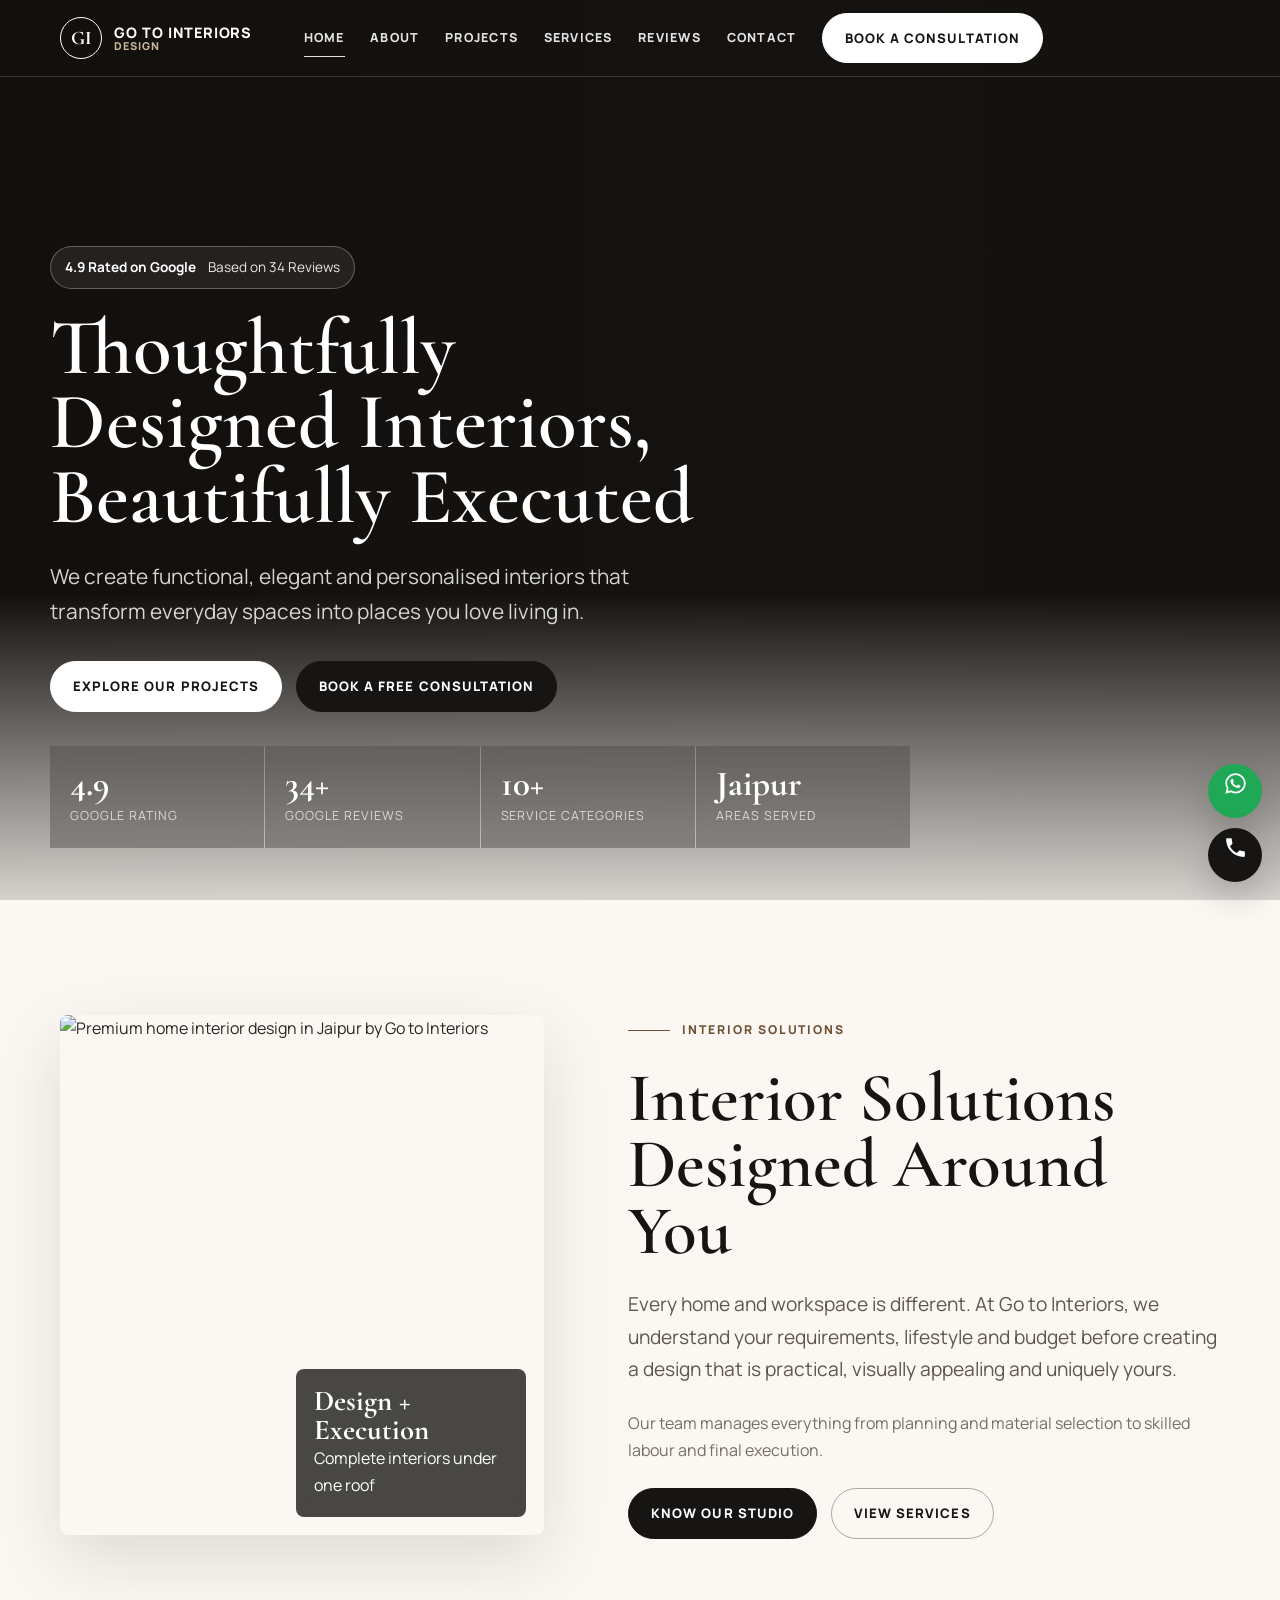
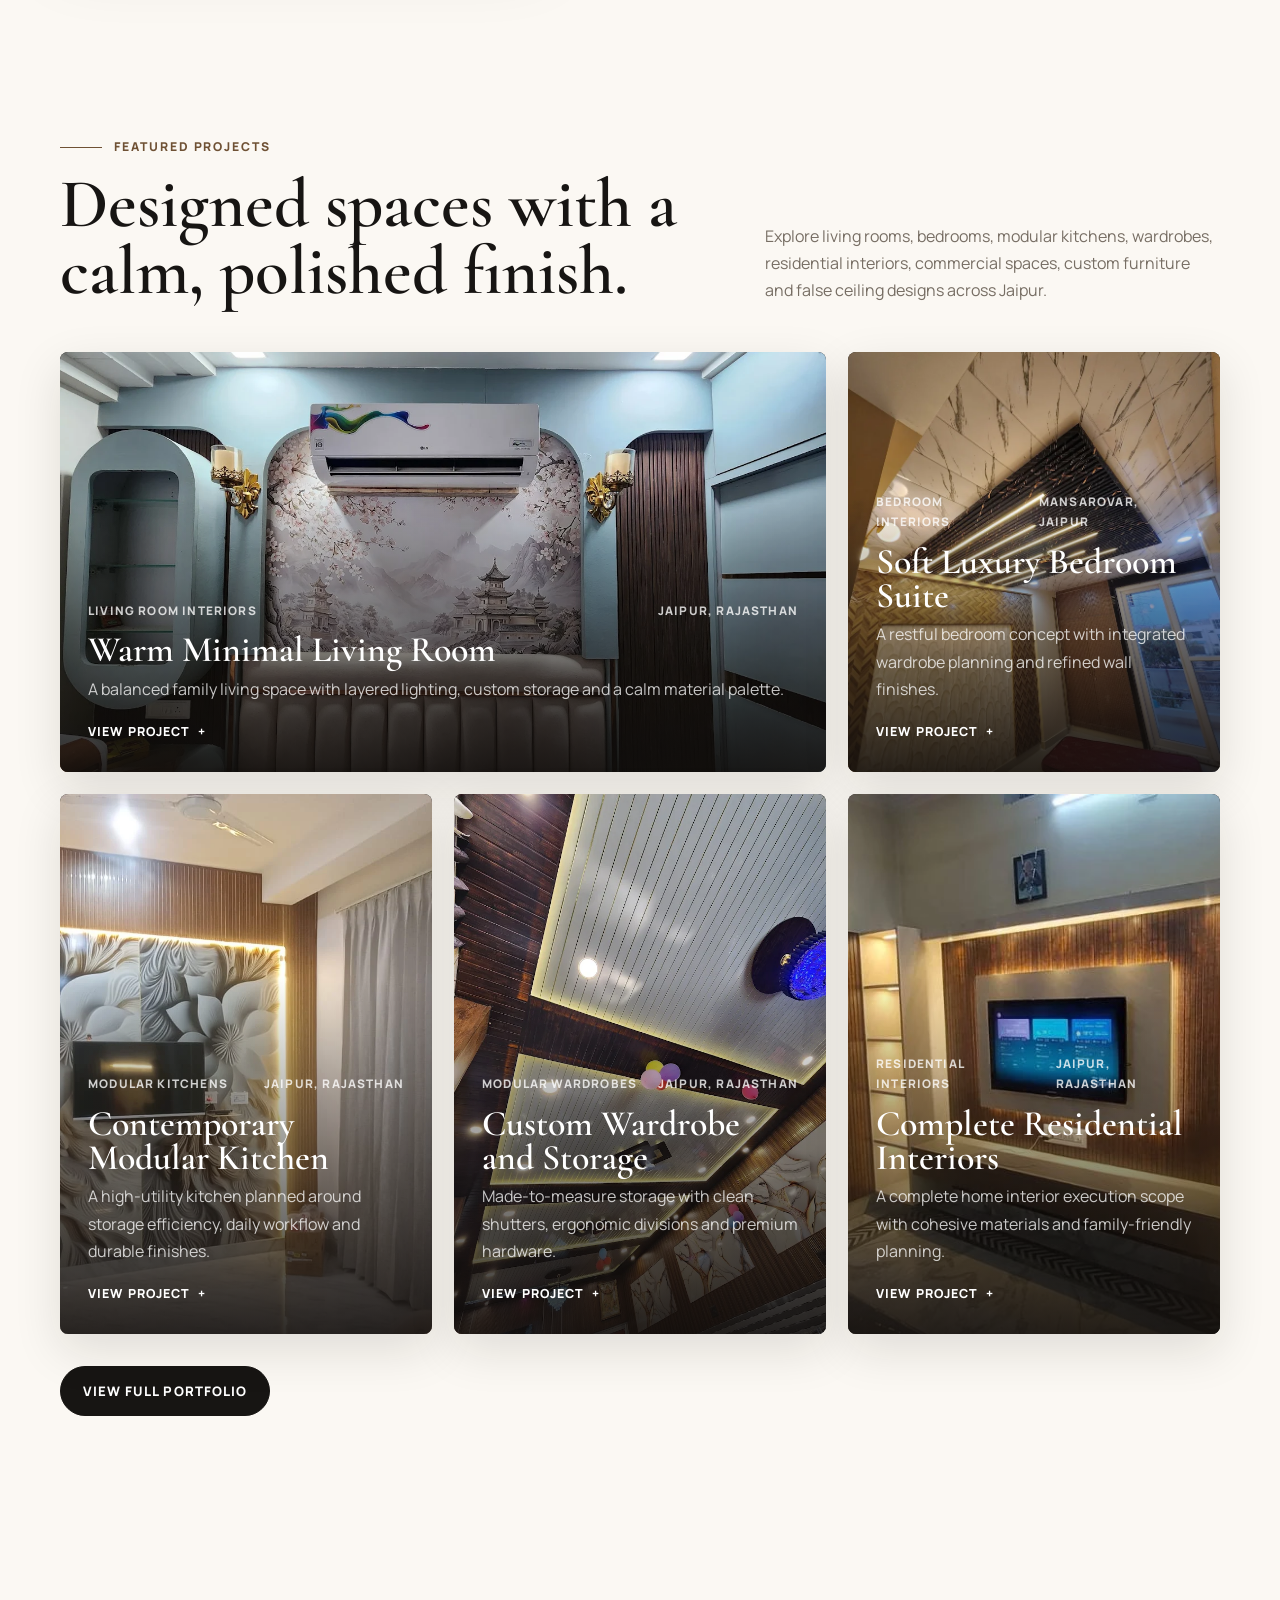
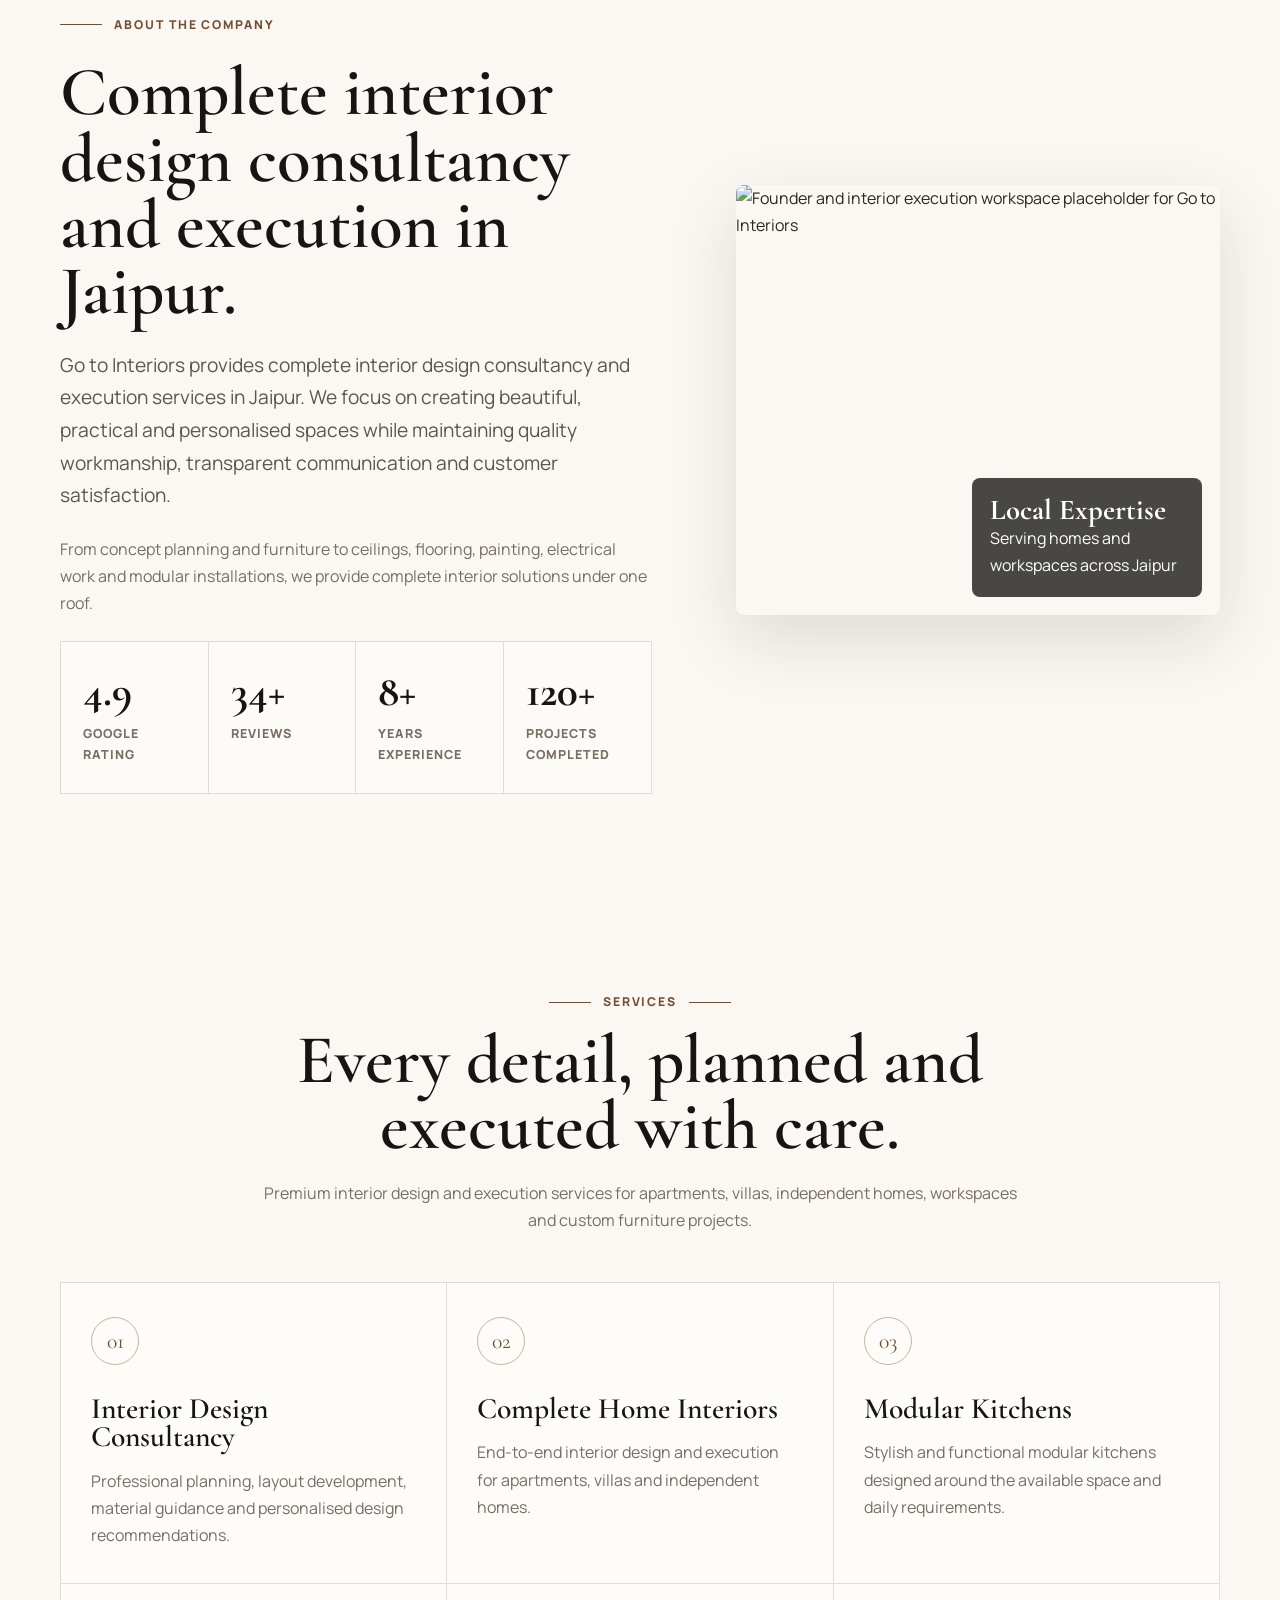
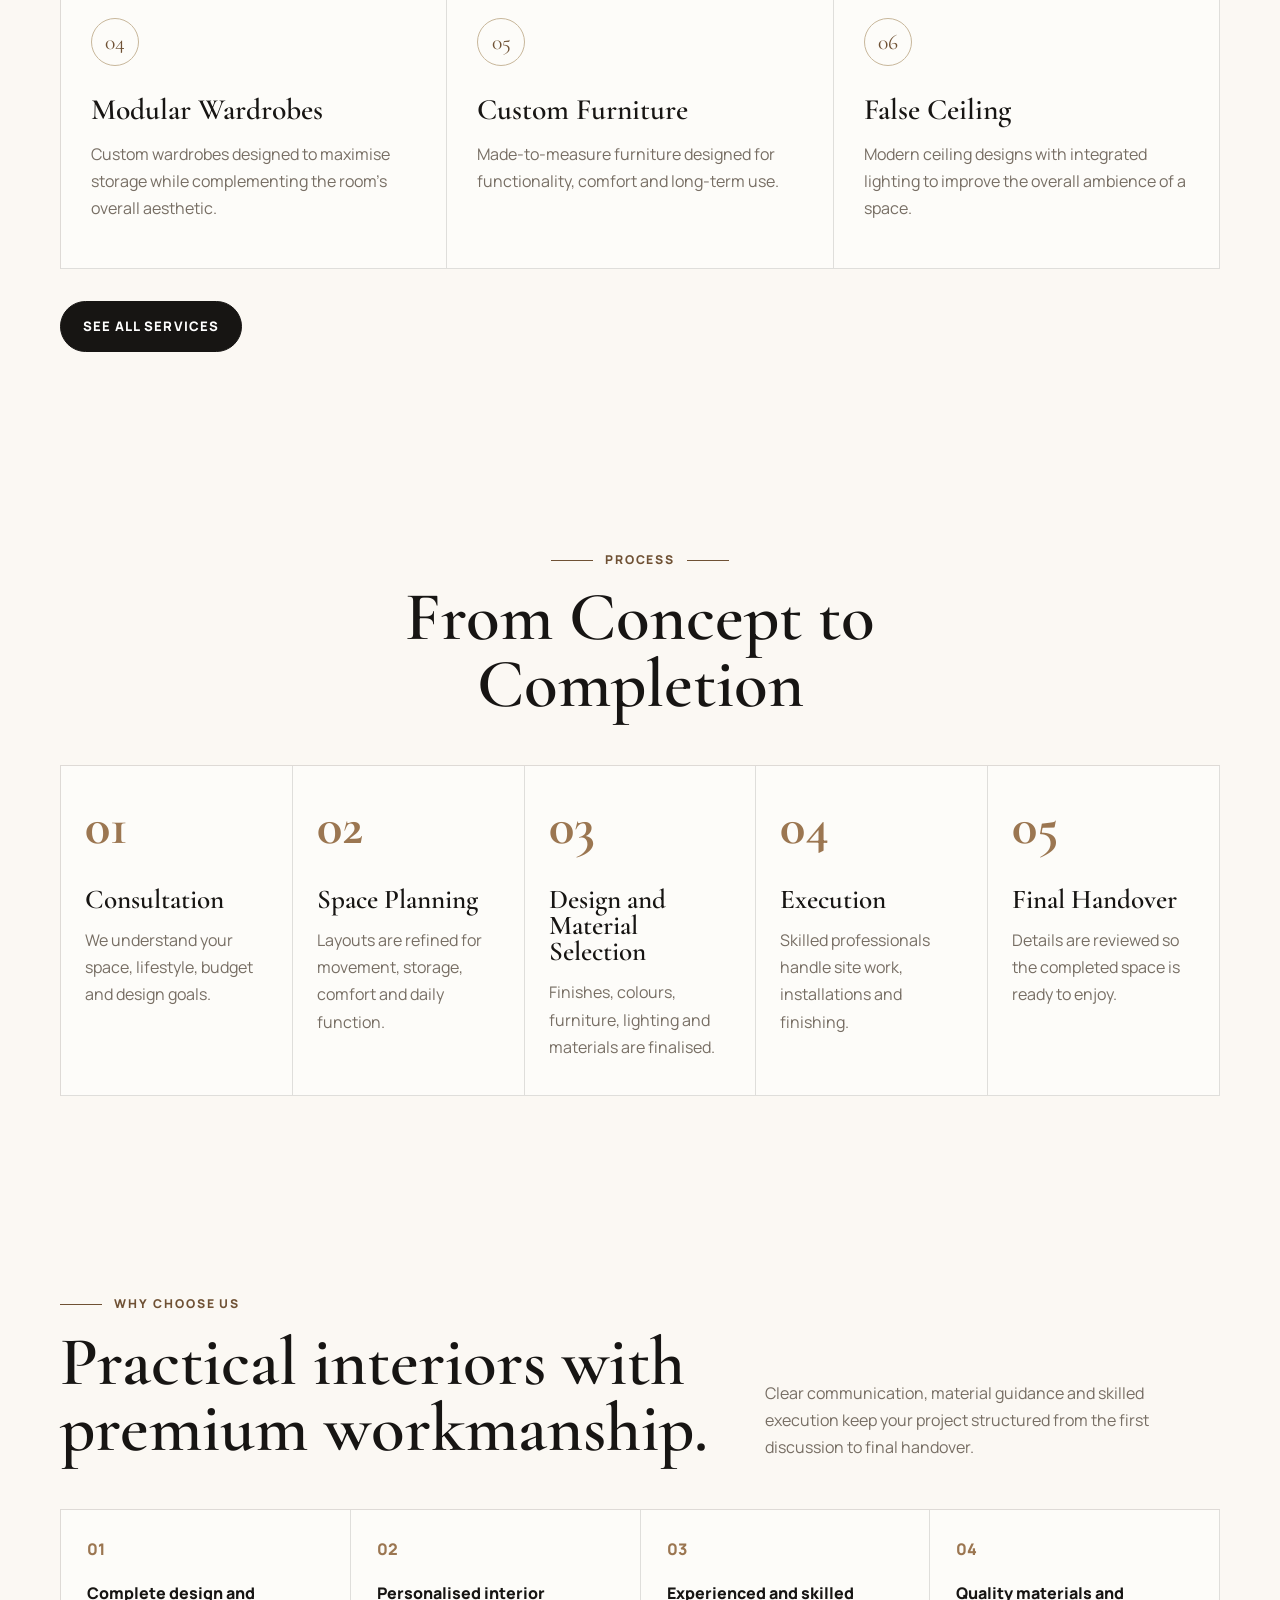
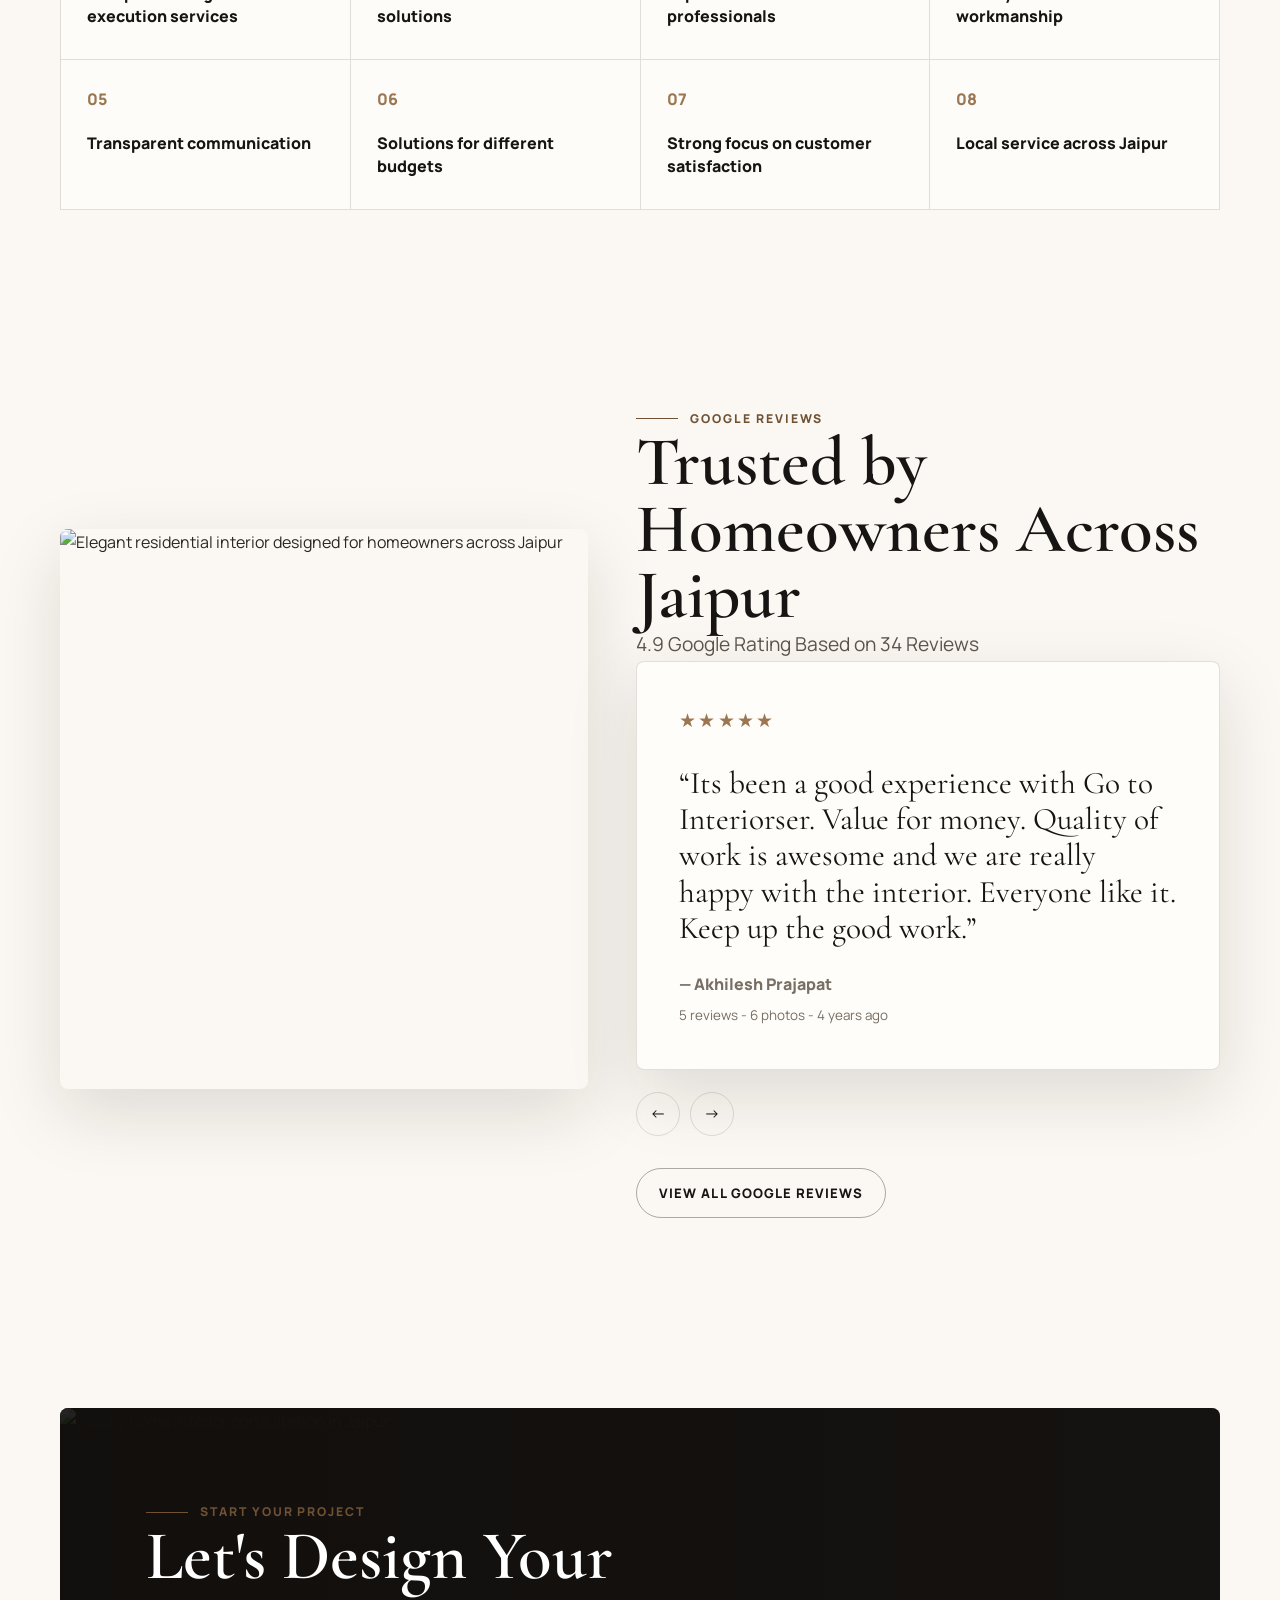
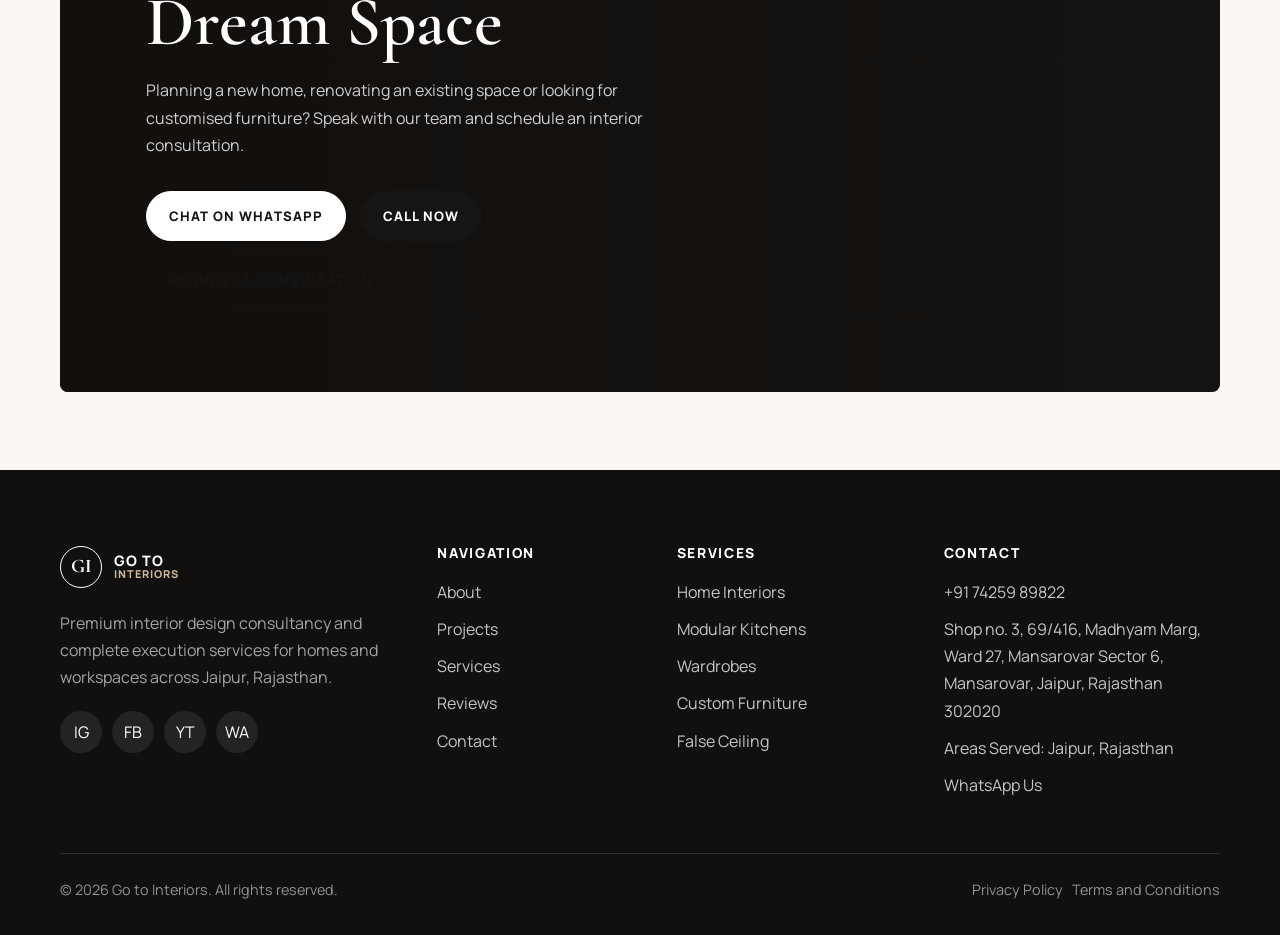
==== commit 8a0664e0: "Initialize exact copy of Ankush Kumar Design reference site with custom Go to Interiors brand and Ja" ====
--- a/index.html
+++ b/index.html
@@ -1,479 +1,277 @@
-<!DOCTYPE html>
+<!doctype html>
 <html lang="en">
 <head>
-    <meta charset="UTF-8">
-    <meta name="viewport" content="width=device-width, initial-scale=1.0">
-    <meta name="description" content="Go to Interiors — Bespoke interior architecture, high-end window treatments, and editorial design for luxury residential and boutique hospitality spaces in Jaipur.">
-    <title>Go to Interiors | Interior Architecture & Bespoke Window Treatments, Jaipur</title>
-    <!-- Google Fonts -->
-    <link rel="preconnect" href="https://fonts.googleapis.com">
-    <link rel="preconnect" href="https://fonts.gstatic.com" crossorigin>
-    <link href="https://fonts.googleapis.com/css2?family=Cormorant+Garamond:ital,wght@0,300;0,400;0,600;1,300;1,400&family=Manrope:wght@300;400;500;600;700;800&display=swap" rel="stylesheet">
-    <!-- Main Stylesheet -->
-    <link rel="stylesheet" href="styles.css">
+  <meta charset="utf-8">
+  <meta name="viewport" content="width=device-width, initial-scale=1">
+  <title>Go to Interiors | Interior Designer in Jaipur</title>
+  <meta name="description" content="Go to Interiors is a premium interior designer and interior execution company in Jaipur for home interiors, modular kitchens, wardrobes, furniture and turnkey execution.">
+  <meta name="keywords" content="Interior designer in Jaipur, Best interior designer in Jaipur, Home interior designer Jaipur, Modular kitchen designer Jaipur, Interior design consultancy Jaipur, Complete home interiors Jaipur, Modular wardrobe Jaipur, Interior contractor Jaipur, Residential interior designer Jaipur, Custom furniture Jaipur">
+  <meta name="robots" content="index, follow">
+  <link rel="canonical" href="https://gotointeriors.in/">
+  <meta property="og:title" content="Go to Interiors | Premium Interior Designer in Jaipur">
+  <meta property="og:description" content="Thoughtfully designed interiors, beautifully executed across Jaipur, Rajasthan.">
+  <meta property="og:type" content="website">
+  <meta property="og:url" content="https://gotointeriors.in/">
+  <meta property="og:image" content="https://images.unsplash.com/photo-1618221195710-dd6b41faaea6?auto=format&fit=crop&w=1200&q=82">
+  <link rel="preconnect" href="https://fonts.googleapis.com">
+  <link rel="preconnect" href="https://fonts.gstatic.com" crossorigin>
+  <link href="https://fonts.googleapis.com/css2?family=Cormorant+Garamond:wght@500;600;700&family=Manrope:wght@400;500;700;800;900&display=swap" rel="stylesheet">
+  <link rel="stylesheet" href="assets/css/styles.css">
+  <script type="application/ld+json">
+  {
+    "@context": "https://schema.org",
+    "@type": ["LocalBusiness", "ProfessionalService"],
+    "@id": "https://gotointeriors.in/#business",
+    "name": "Go to Interiors",
+    "url": "https://gotointeriors.in/",
+    "image": "https://images.unsplash.com/photo-1618221195710-dd6b41faaea6?auto=format&fit=crop&w=1200&q=82",
+    "description": "Interior design consultancy and complete interior execution services in Jaipur, Rajasthan.",
+    "telephone": "+917425989822",
+    "priceRange": "INR",
+    "aggregateRating": {
+      "@type": "AggregateRating",
+      "ratingValue": "4.9",
+      "reviewCount": "34"
+    },
+    "address": {
+      "@type": "PostalAddress",
+      "streetAddress": "Shop no. 3, 69/416, Madhyam Marg, Mansarovar",
+      "addressLocality": "Jaipur",
+      "addressRegion": "Rajasthan",
+      "postalCode": "302034",
+      "addressCountry": "IN"
+    },
+    "areaServed": {
+      "@type": "City",
+      "name": "Jaipur"
+    },
+    "openingHoursSpecification": [{
+      "@type": "OpeningHoursSpecification",
+      "dayOfWeek": ["Monday", "Tuesday", "Wednesday", "Thursday", "Friday", "Saturday"],
+      "opens": "10:00",
+      "closes": "19:00"
+    }],
+    "makesOffer": [
+      {"@type": "Offer", "itemOffered": {"@type": "Service", "name": "Interior Design Consultancy Jaipur"}},
+      {"@type": "Offer", "itemOffered": {"@type": "Service", "name": "Complete Home Interiors Jaipur"}},
+      {"@type": "Offer", "itemOffered": {"@type": "Service", "name": "Modular Kitchen Designer Jaipur"}},
+      {"@type": "Offer", "itemOffered": {"@type": "Service", "name": "Modular Wardrobe Jaipur"}}
+    ]
+  }
+  </script>
 </head>
 <body>
-
-    <!-- Sticky Navigation -->
-    <nav class="navbar" id="navbar">
-        <div class="nav-container">
-            <a href="#hero" class="brand">
-                <span class="brand-mark">GI</span>
-                <span class="brand-text"><span>Go to</span><span>Interiors</span></span>
-            </a>
-            <button class="nav-toggle" id="navToggle" aria-label="Toggle navigation">
-                <span class="bar"></span>
-                <span class="bar"></span>
-                <span class="bar"></span>
-            </button>
-            <ul class="nav-links" id="navLinks">
-                <li><a href="#portfolio">Work</a></li>
-                <li><a href="#about">About</a></li>
-                <li><a href="#process">Process</a></li>
-                <li><a href="#testimonials">Testimonials</a></li>
-                <li><a href="#contact">Contact</a></li>
-            </ul>
-        </div>
-    </nav>
-
-    <!-- Hero Section -->
-    <header class="hero-section" id="hero">
-        <div class="hero-bg-overlay"></div>
-        <div class="hero-content">
-            <div class="trust-pill"><strong>4.9 Rated on Google</strong> Based on 34 Reviews</div>
-            <h1 class="hero-title">Go to Interiors</h1>
-            <p class="hero-tagline">Spaces that breathe, rooms that remember.</p>
-            <div class="hero-actions">
-                <a href="#portfolio" class="btn btn-primary cta-btn">View Work</a>
-                <a href="https://wa.me/917425989822" target="_blank" rel="noopener noreferrer" class="btn btn-primary cta-btn secondary-btn">Book Consultation</a>
+  <header class="site-header">
+    <div class="container nav-wrap">
+      <a class="brand" href="index.html" aria-label="Go to Interiors home">
+        <span class="brand-mark">GI</span>
+        <span class="brand-text"><span>Go to Interiors</span><span>Design</span></span>
+      </a>
+      <nav class="nav-links" aria-label="Primary navigation">
+        <a href="index.html">Home</a>
+        <a href="about.html">About</a>
+        <a href="projects.html">Projects</a>
+        <a href="services.html">Services</a>
+        <a href="reviews.html">Reviews</a>
+        <a href="contact.html">Contact</a>
+        <a class="btn light" href="contact.html">Book a Consultation</a>
+      </nav>
+      <button class="menu-toggle" type="button" aria-label="Open menu" aria-expanded="false"><span></span><span></span><span></span></button>
+    </div>
+  </header>
+
+  <main>
+    <section class="hero" style="--hero-image: url('https://images.unsplash.com/photo-1600566753190-17f0baa2a6c3?auto=format&fit=crop&w=1800&q=82');">
+      <div class="hero-inner">
+        <div class="hero-content reveal">
+          <div class="trust-pill"><strong>4.9 Rated on Google</strong> Based on 34 Reviews</div>
+          <h1>Thoughtfully Designed Interiors, Beautifully Executed</h1>
+          <p>We create functional, elegant and personalised interiors that transform everyday spaces into places you love living in.</p>
+          <div class="hero-actions">
+            <a class="btn light" href="projects.html">Explore Our Projects</a>
+            <a class="btn" data-whatsapp-link target="_blank" rel="noopener">Book a Free Consultation</a>
+          </div>
+        </div>
+        <div class="hero-meta reveal">
+          <div><b data-count="4.9" data-suffix="">0</b><span>Google Rating</span></div>
+          <div><b data-count="34" data-suffix="+">0</b><span>Google Reviews</span></div>
+          <div><b data-count="10" data-suffix="+">0</b><span>Service Categories</span></div>
+          <div><b>Jaipur</b><span>Areas Served</span></div>
+        </div>
+      </div>
+    </section>
+
+    <section class="section">
+      <div class="container split">
+        <div class="split-media reveal">
+          <img src="https://images.unsplash.com/photo-1600607687920-4e2a09cf159d?auto=format&fit=crop&w=1200&q=82" alt="Premium home interior design in Jaipur by Go to Interiors">
+          <div class="image-label"><b>Design + Execution</b><span>Complete interiors under one roof</span></div>
+        </div>
+        <div class="content-stack reveal">
+          <span class="eyebrow">Interior Solutions</span>
+          <h2>Interior Solutions Designed Around You</h2>
+          <p class="lead">Every home and workspace is different. At Go to Interiors, we understand your requirements, lifestyle and budget before creating a design that is practical, visually appealing and uniquely yours.</p>
+          <p>Our team manages everything from planning and material selection to skilled labour and final execution.</p>
+          <div class="inline-actions">
+            <a class="btn" href="about.html">Know Our Studio</a>
+            <a class="btn ghost" href="services.html">View Services</a>
+          </div>
+        </div>
+      </div>
+    </section>
+
+    <section class="section tight">
+      <div class="container">
+        <div class="section-head">
+          <div>
+            <span class="eyebrow">Featured Projects</span>
+            <h2>Designed spaces with a calm, polished finish.</h2>
+          </div>
+          <p>Explore living rooms, bedrooms, modular kitchens, wardrobes, residential interiors, commercial spaces, custom furniture and false ceiling designs across Jaipur.</p>
+        </div>
+        <div class="project-grid reveal" data-project-grid data-limit="5"></div>
+        <div class="inline-actions">
+          <a class="btn" href="projects.html">View Full Portfolio</a>
+        </div>
+      </div>
+    </section>
+
+    <section class="section">
+      <div class="container split reverse">
+        <div class="content-stack reveal">
+          <span class="eyebrow">About The Company</span>
+          <h2>Complete interior design consultancy and execution in Jaipur.</h2>
+          <p class="lead">Go to Interiors provides complete interior design consultancy and execution services in Jaipur. We focus on creating beautiful, practical and personalised spaces while maintaining quality workmanship, transparent communication and customer satisfaction.</p>
+          <p>From concept planning and furniture to ceilings, flooring, painting, electrical work and modular installations, we provide complete interior solutions under one roof.</p>
+          <div class="stats-grid">
+            <div class="stat"><b data-count="4.9" data-suffix="">0</b><span>Google Rating</span></div>
+            <div class="stat"><b data-count="34" data-suffix="+">0</b><span>Reviews</span></div>
+            <div class="stat"><b data-count="8" data-suffix="+">0</b><span>Years Experience</span></div>
+            <div class="stat"><b data-count="120" data-suffix="+">0</b><span>Projects Completed</span></div>
+          </div>
+        </div>
+        <div class="split-media small reveal">
+          <img src="https://images.unsplash.com/photo-1600607688969-a5bfcd646154?auto=format&fit=crop&w=1200&q=82" alt="Founder and interior execution workspace placeholder for Go to Interiors">
+          <div class="image-label"><b>Local Expertise</b><span>Serving homes and workspaces across Jaipur</span></div>
+        </div>
+      </div>
+    </section>
+
+    <section class="section tight">
+      <div class="container">
+        <div class="section-head center">
+          <span class="eyebrow">Services</span>
+          <h2>Every detail, planned and executed with care.</h2>
+          <p>Premium interior design and execution services for apartments, villas, independent homes, workspaces and custom furniture projects.</p>
+        </div>
+        <div class="service-grid reveal">
+          <article class="service-card"><span class="icon">01</span><h3>Interior Design Consultancy</h3><p>Professional planning, layout development, material guidance and personalised design recommendations.</p></article>
+          <article class="service-card"><span class="icon">02</span><h3>Complete Home Interiors</h3><p>End-to-end interior design and execution for apartments, villas and independent homes.</p></article>
+          <article class="service-card"><span class="icon">03</span><h3>Modular Kitchens</h3><p>Stylish and functional modular kitchens designed around the available space and daily requirements.</p></article>
+          <article class="service-card"><span class="icon">04</span><h3>Modular Wardrobes</h3><p>Custom wardrobes designed to maximise storage while complementing the room's overall aesthetic.</p></article>
+          <article class="service-card"><span class="icon">05</span><h3>Custom Furniture</h3><p>Made-to-measure furniture designed for functionality, comfort and long-term use.</p></article>
+          <article class="service-card"><span class="icon">06</span><h3>False Ceiling</h3><p>Modern ceiling designs with integrated lighting to improve the overall ambience of a space.</p></article>
+        </div>
+        <div class="inline-actions">
+          <a class="btn" href="services.html">See All Services</a>
+        </div>
+      </div>
+    </section>
+
+    <section class="section">
+      <div class="container">
+        <div class="section-head center">
+          <span class="eyebrow">Process</span>
+          <h2>From Concept to Completion</h2>
+        </div>
+        <div class="process-grid reveal">
+          <article class="process-step"><b>01</b><h3>Consultation</h3><p>We understand your space, lifestyle, budget and design goals.</p></article>
+          <article class="process-step"><b>02</b><h3>Space Planning</h3><p>Layouts are refined for movement, storage, comfort and daily function.</p></article>
+          <article class="process-step"><b>03</b><h3>Design and Material Selection</h3><p>Finishes, colours, furniture, lighting and materials are finalised.</p></article>
+          <article class="process-step"><b>04</b><h3>Execution</h3><p>Skilled professionals handle site work, installations and finishing.</p></article>
+          <article class="process-step"><b>05</b><h3>Final Handover</h3><p>Details are reviewed so the completed space is ready to enjoy.</p></article>
+        </div>
+      </div>
+    </section>
+
+    <section class="section tight">
+      <div class="container">
+        <div class="section-head">
+          <div>
+            <span class="eyebrow">Why Choose Us</span>
+            <h2>Practical interiors with premium workmanship.</h2>
+          </div>
+          <p>Clear communication, material guidance and skilled execution keep your project structured from the first discussion to final handover.</p>
+        </div>
+        <div class="why-grid reveal">
+          <article class="why-card"><span>01</span><h3>Complete design and execution services</h3></article>
+          <article class="why-card"><span>02</span><h3>Personalised interior solutions</h3></article>
+          <article class="why-card"><span>03</span><h3>Experienced and skilled professionals</h3></article>
+          <article class="why-card"><span>04</span><h3>Quality materials and workmanship</h3></article>
+          <article class="why-card"><span>05</span><h3>Transparent communication</h3></article>
+          <article class="why-card"><span>06</span><h3>Solutions for different budgets</h3></article>
+          <article class="why-card"><span>07</span><h3>Strong focus on customer satisfaction</h3></article>
+          <article class="why-card"><span>08</span><h3>Local service across Jaipur</h3></article>
+        </div>
+      </div>
+    </section>
+
+    <section class="section">
+      <div class="container reviews-shell">
+        <div class="review-image reveal">
+          <img src="https://images.unsplash.com/photo-1600585154340-be6161a56a0c?auto=format&fit=crop&w=1200&q=82" alt="Elegant residential interior designed for homeowners across Jaipur">
+        </div>
+        <div class="review-stage reveal">
+          <span class="eyebrow">Google Reviews</span>
+          <h2>Trusted by Homeowners Across Jaipur</h2>
+          <p class="lead">4.9 Google Rating Based on 34 Reviews</p>
+          <div data-review-slider></div>
+          <div class="slider-controls" aria-label="Review slider controls">
+            <button type="button" data-review-prev aria-label="Previous review">&larr;</button>
+            <button type="button" data-review-next aria-label="Next review">&rarr;</button>
+          </div>
+          <div class="inline-actions">
+            <a class="btn ghost" data-google-reviews-link target="_blank" rel="noopener">View All Google Reviews</a>
+          </div>
+        </div>
+      </div>
+    </section>
+
+    <section class="section tight">
+      <div class="container">
+        <div class="cta-band reveal">
+          <img src="https://images.unsplash.com/photo-1600607688960-e095ff83135c?auto=format&fit=crop&w=1600&q=82" alt="Luxury home interior consultation in Jaipur">
+          <div class="cta-content">
+            <span class="eyebrow">Start Your Project</span>
+            <h2>Let's Design Your Dream Space</h2>
+            <p>Planning a new home, renovating an existing space or looking for customised furniture? Speak with our team and schedule an interior consultation.</p>
+            <div class="inline-actions">
+              <a class="btn light" data-whatsapp-link target="_blank" rel="noopener">Chat on WhatsApp</a>
+              <a class="btn" href="tel:+917425989822">Call Now</a>
+              <a class="btn ghost" href="contact.html">Request a Consultation</a>
             </div>
-            <div class="hero-meta">
-                <div><strong>4.9 / 5.0</strong><span>Google Rating</span></div>
-                <div><strong>34+</strong><span>Google Reviews</span></div>
-                <div><strong>10+ Years</strong><span>Experience</span></div>
-                <div><strong>Jaipur</strong><span>Areas Served</span></div>
-            </div>
-        </div>
-        <div class="hero-scroll-indicator">
-            <span class="scroll-text">Scroll to explore</span>
-            <span class="scroll-line"></span>
-        </div>
-    </header>
-
-    <!-- Section Divider -->
-    <div class="section-divider">
-        <div class="diamond"></div>
+          </div>
+        </div>
+      </div>
+    </section>
+  </main>
+
+  <footer class="site-footer">
+    <div class="container footer-grid">
+      <div>
+        <a class="brand" href="index.html"><span class="brand-mark">GI</span><span class="brand-text"><span>Go to</span><span>Interiors</span></span></a>
+        <p>Premium interior design consultancy and complete execution services for homes and workspaces across Jaipur, Rajasthan.</p>
+        <div class="socials"><a href="https://www.instagram.com/" target="_blank" rel="noopener" aria-label="Instagram">IG</a><a href="https://www.facebook.com/" target="_blank" rel="noopener" aria-label="Facebook">FB</a><a href="https://www.youtube.com/" target="_blank" rel="noopener" aria-label="YouTube">YT</a><a data-whatsapp-link target="_blank" rel="noopener" aria-label="WhatsApp">WA</a></div>
+      </div>
+      <div class="footer-col"><h3>Navigation</h3><div class="footer-links"><a href="about.html">About</a><a href="projects.html">Projects</a><a href="services.html">Services</a><a href="reviews.html">Reviews</a><a href="contact.html">Contact</a></div></div>
+      <div class="footer-col"><h3>Services</h3><div class="footer-links"><a href="services.html">Home Interiors</a><a href="services.html">Modular Kitchens</a><a href="services.html">Wardrobes</a><a href="services.html">Custom Furniture</a><a href="services.html">False Ceiling</a></div></div>
+      <div class="footer-col"><h3>Contact</h3><div class="footer-links"><a href="tel:+917425989822">+91 74259 89822</a><span>Shop no. 3, 69/416, Madhyam Marg, Ward 27, Mansarovar Sector 6, Mansarovar, Jaipur, Rajasthan 302020</span><span>Areas Served: Jaipur, Rajasthan</span><a data-whatsapp-link target="_blank" rel="noopener">WhatsApp Us</a></div></div>
     </div>
-
-    <!-- Portfolio Section -->
-    <section class="section portfolio-section" id="portfolio">
-        <div class="container">
-            <div class="section-header">
-                <span class="section-subtitle">Curated Works</span>
-                <h2 class="section-title">Selected Projects</h2>
-            </div>
-            
-            <div class="portfolio-grid">
-                <!-- Project 1 -->
-                <div class="portfolio-card" data-project="1" tabindex="0">
-                    <div class="card-img-wrapper">
-                        <img src="images/unnamed.webp" alt="The Mansarovar Residence" loading="lazy">
-                        <div class="card-overlay">
-                            <span class="card-view-btn">Explore Project</span>
-                        </div>
-                    </div>
-                    <div class="card-info">
-                        <h3 class="project-name">The Mansarovar Residence</h3>
-                        <p class="project-meta">Residential — Jaipur</p>
-                    </div>
-                </div>
-
-                <!-- Project 2 -->
-                <div class="portfolio-card" data-project="2" tabindex="0">
-                    <div class="card-img-wrapper">
-                        <img src="images/unnamed (1).webp" alt="The C-Scheme Penthouse" loading="lazy">
-                        <div class="card-overlay">
-                            <span class="card-view-btn">Explore Project</span>
-                        </div>
-                    </div>
-                    <div class="card-info">
-                        <h3 class="project-name">The C-Scheme Penthouse</h3>
-                        <p class="project-meta">Residential — Jaipur</p>
-                    </div>
-                </div>
-
-                <!-- Project 3 -->
-                <div class="portfolio-card" data-project="3" tabindex="0">
-                    <div class="card-img-wrapper">
-                        <img src="images/unnamed (2).webp" alt="The Vaishali Salon" loading="lazy">
-                        <div class="card-overlay">
-                            <span class="card-view-btn">Explore Project</span>
-                        </div>
-                    </div>
-                    <div class="card-info">
-                        <h3 class="project-name">The Vaishali Salon</h3>
-                        <p class="project-meta">Commercial — Jaipur</p>
-                    </div>
-                </div>
-
-                <!-- Project 4 -->
-                <div class="portfolio-card" data-project="4" tabindex="0">
-                    <div class="card-img-wrapper">
-                        <img src="images/unnamed (3).webp" alt="The Civil Lines Sanctuary" loading="lazy">
-                        <div class="card-overlay">
-                            <span class="card-view-btn">Explore Project</span>
-                        </div>
-                    </div>
-                    <div class="card-info">
-                        <h3 class="project-name">The Civil Lines Sanctuary</h3>
-                        <p class="project-meta">Residential — Jaipur</p>
-                    </div>
-                </div>
-
-                <!-- Project 5 -->
-                <div class="portfolio-card" data-project="5" tabindex="0">
-                    <div class="card-img-wrapper">
-                        <img src="images/unnamed (4).webp" alt="The Amer Boutique Stay" loading="lazy">
-                        <div class="card-overlay">
-                            <span class="card-view-btn">Explore Project</span>
-                        </div>
-                    </div>
-                    <div class="card-info">
-                        <h3 class="project-name">The Amer Boutique Stay</h3>
-                        <p class="project-meta">Hospitality — Jaipur</p>
-                    </div>
-                </div>
-
-                <!-- Project 6 -->
-                <div class="portfolio-card" data-project="6" tabindex="0">
-                    <div class="card-img-wrapper">
-                        <img src="images/unnamed (6).webp" alt="The Malviya Nagar Office" loading="lazy">
-                        <div class="card-overlay">
-                            <span class="card-view-btn">Explore Project</span>
-                        </div>
-                    </div>
-                    <div class="card-info">
-                        <h3 class="project-name">The Malviya Nagar Office</h3>
-                        <p class="project-meta">Commercial — Jaipur</p>
-                    </div>
-                </div>
-            </div>
-        </div>
-    </section>
-
-    <!-- Section Divider -->
-    <div class="section-divider">
-        <div class="diamond"></div>
-    </div>
-
-    <!-- About Section -->
-    <section class="section about-section" id="about">
-        <div class="container split">
-            <!-- Column 1: Image -->
-            <div class="about-image-column split-media reveal-fade">
-                <img src="images/unnamed.webp" alt="Go to Interiors Work" class="about-portrait">
-                <div class="image-label"><b>Design & Execution</b><span>Bespoke interiors under one roof</span></div>
-            </div>
-            <!-- Column 2: Bio & Services -->
-            <div class="about-content-column content-stack reveal-fade">
-                <span class="eyebrow">The Studio</span>
-                <h2 class="section-title">Go to Interiors</h2>
-                <p class="about-bio lead">
-                    Based in Jaipur, Go to Interiors designs luxury spaces that strike a balance between sensory warmth and architectural rigor. Specializing in bespoke window treatments and high-end residential interiors, our editorial-driven approach creates spaces that feel grounded, curated, and quietly poetic.
-                </p>
-                
-                <div class="stats-grid">
-                    <div class="stat"><b>4.9</b><span>Google Rating</span></div>
-                    <div class="stat"><b>34+</b><span>Reviews</span></div>
-                    <div class="stat"><b>10+</b><span>Years Experience</span></div>
-                    <div class="stat"><b>150+</b><span>Completed Projects</span></div>
-                </div>
-                
-                <div class="services-wrapper">
-                    <h3 class="services-title">Services Offered</h3>
-                    <ul class="services-list">
-                        <li>
-                            <span class="service-num">01</span>
-                            <div class="service-info">
-                                <h4>Bespoke Window Treatments</h4>
-                                <p>Custom curtains, blinds, and smart automation for luxury spaces.</p>
-                            </div>
-                        </li>
-                        <li>
-                            <span class="service-num">02</span>
-                            <div class="service-info">
-                                <h4>Space Planning</h4>
-                                <p>Intelligent, intuitive layout and design tailored to your daily rituals.</p>
-                            </div>
-                        </li>
-                        <li>
-                            <span class="service-num">03</span>
-                            <div class="service-info">
-                                <h4>Material Curation & Fabrics</h4>
-                                <p>Rich, sensory materials and fine textiles sourced responsibly and layered with intent.</p>
-                            </div>
-                        </li>
-                        <li>
-                            <span class="service-num">04</span>
-                            <div class="service-info">
-                                <h4>Full-Project Execution</h4>
-                                <p>Turnkey management from blueprint layouts to detailed staging and handovers.</p>
-                            </div>
-                        </li>
-                    </ul>
-                </div>
-            </div>
-        </div>
-    </section>
-
-    <!-- Section Divider -->
-    <div class="section-divider">
-        <div class="diamond"></div>
-    </div>
-
-    <!-- Process Section -->
-    <section class="section process-section" id="process">
-        <div class="container">
-            <div class="section-header text-center">
-                <span class="eyebrow center-eyebrow">How We Work</span>
-                <h2 class="section-title">The Design Journey</h2>
-            </div>
-            
-            <div class="process-timeline reveal-fade">
-                <!-- Step 1 -->
-                <div class="process-step">
-                    <div class="step-header">
-                        <span class="step-num">I</span>
-                        <h3 class="step-title">Discover</h3>
-                    </div>
-                    <p class="step-description">We begin with a deep exploration of your life, habits, and design aspirations. Through extensive conversation and material soundboards, we establish the narrative foundation of your space.</p>
-                </div>
-                <!-- Step 2 -->
-                <div class="process-step">
-                    <div class="step-header">
-                        <span class="step-num">II</span>
-                        <h3 class="step-title">Design</h3>
-                    </div>
-                    <p class="step-description">Translating the narrative into precise 3D spatial models, elevations, and material selections. We curate the custom furnishings, lighting elements, and tactile textures that define the rooms.</p>
-                </div>
-                <!-- Step 3 -->
-                <div class="process-step">
-                    <div class="step-header">
-                        <span class="step-num">III</span>
-                        <h3 class="step-title">Deliver</h3>
-                    </div>
-                    <p class="step-description">Our trusted artisans and contractors bring the designs to life under our rigorous supervision. We handle every detail, culminating in a fully staged and styled spatial reveal.</p>
-                </div>
-            </div>
-        </div>
-    </section>
-
-    <!-- Section Divider -->
-    <div class="section-divider">
-        <div class="diamond"></div>
-    </div>
-
-    <!-- Testimonials Section -->
-    <section class="section testimonials-section" id="testimonials">
-        <div class="container reviews-shell">
-            <div class="review-image reveal-fade">
-                <img src="images/unnamed (4).webp" alt="Elegant residential interior designed by Go to Interiors">
-            </div>
-            <div class="review-stage reveal-fade">
-                <span class="eyebrow">Google Reviews</span>
-                <h2 class="section-title">Trusted by Homeowners</h2>
-                <p class="reviews-subtitle">4.9/5 Google Rating based on 34 Google Reviews</p>
-                
-                <div class="testimonials-slider" id="testimonialsSlider">
-                    <div class="testimonial-slide active">
-                        <blockquote class="testimonial-quote">
-                            "Go to Interiors transformed our apartment into an oasis of tranquility. Their unmatched eye for fabrics, window treatments, and quiet luxury has elevated our home completely."
-                        </blockquote>
-                        <cite class="testimonial-author">— Kabir & Ananya, Mansarovar Residence</cite>
-                    </div>
-                    <div class="testimonial-slide">
-                        <blockquote class="testimonial-quote">
-                            "Working with Go to Interiors on our boutique stay was an absolute masterclass. They captured the heritage of Jaipur while maintaining a sleek, sophisticated visual language."
-                        </blockquote>
-                        <cite class="testimonial-author">— Vikram Singh, Amer Boutique Stay</cite>
-                    </div>
-                    <div class="testimonial-slide">
-                        <blockquote class="testimonial-quote">
-                            "The customized curtains and spatial layout of our salon is a work of art. The team created a sensory flow that offers a warm, inviting welcome for our elite clientele."
-                        </blockquote>
-                        <cite class="testimonial-author">— Natasha Goel, Vaishali Salon</cite>
-                    </div>
-                    
-                    <div class="slider-controls">
-                        <button class="slider-btn prev-btn" id="prevTestimonial" aria-label="Previous testimonial">&#8592;</button>
-                        <div class="slider-dots" id="sliderDots">
-                            <span class="dot active" data-index="0"></span>
-                            <span class="dot" data-index="1"></span>
-                            <span class="dot" data-index="2"></span>
-                        </div>
-                        <button class="slider-btn next-btn" id="nextTestimonial" aria-label="Next testimonial">&#8594;</button>
-                    </div>
-                </div>
-            </div>
-        </div>
-    </section>
-
-    <!-- Section Divider -->
-    <div class="section-divider">
-        <div class="diamond"></div>
-    </div>
-
-    <!-- Contact Section -->
-    <section class="section contact-section" id="contact">
-        <div class="container">
-            <div class="contact-layout">
-                <!-- Info column -->
-                <div class="contact-info reveal-fade">
-                    <span class="eyebrow">Enquiries</span>
-                    <h2 class="section-title">Let’s Collaborate</h2>
-                    <p class="contact-desc">
-                        Whether you are planning a luxury residential renovation, bespoke window treatments, or a boutique commercial space, we would love to hear from you.
-                    </p>
-                    <div class="contact-details">
-                        <div class="detail-item">
-                            <span class="detail-label">Studio Location</span>
-                            <p>Shop no. 3, 69/416, Madhyam Marg, Ward 27, Mansarovar Sector 6, Mansarovar, Jaipur, Rajasthan 302020</p>
-                        </div>
-                        <div class="detail-item">
-                            <span class="detail-label">Phone & WhatsApp</span>
-                            <p><a href="tel:+917425989822">+91 74259 89822</a></p>
-                        </div>
-                        <div class="detail-item">
-                            <span class="detail-label">Email Enquiries</span>
-                            <p><a href="mailto:hello@gotointeriors.in">hello@gotointeriors.in</a></p>
-                        </div>
-                    </div>
-                </div>
-
-                <!-- Form column -->
-                <div class="contact-form-wrapper reveal-fade">
-                    <form id="contactForm" class="contact-form">
-                        <div class="form-group">
-                            <label for="name">Your Name</label>
-                            <input type="text" id="name" name="name" required placeholder="e.g., Rohan Malhotra">
-                        </div>
-                        <div class="form-row">
-                            <div class="form-group">
-                                <label for="email">Email Address</label>
-                                <input type="email" id="email" name="email" required placeholder="e.g., rohan@example.com">
-                            </div>
-                            <div class="form-group">
-                                <label for="projectType">Project Type</label>
-                                <select id="projectType" name="projectType" required>
-                                    <option value="" disabled selected>Select an option</option>
-                                    <option value="WindowTreatments">Bespoke Window Treatments</option>
-                                    <option value="Residential">Residential Design</option>
-                                    <option value="Hospitality">Hospitality Space</option>
-                                    <option value="Commercial">Commercial Office/Retail</option>
-                                </select>
-                            </div>
-                        </div>
-                        <div class="form-group">
-                            <label for="message">Your Message</label>
-                            <textarea id="message" name="message" rows="5" required placeholder="Tell us about your space, timeline, and expectations..."></textarea>
-                        </div>
-                        <div class="form-actions">
-                            <button type="submit" class="btn btn-submit">Send Message</button>
-                            <a href="https://wa.me/917425989822" target="_blank" rel="noopener noreferrer" class="btn btn-whatsapp">
-                                <svg class="whatsapp-icon" viewBox="0 0 24 24" width="20" height="20">
-                                    <path fill="currentColor" d="M12.012 2c-5.506 0-9.989 4.478-9.99 9.984a9.96 9.96 0 0 0 1.333 4.993L2 22l5.13-1.347a9.923 9.923 0 0 0 4.88 1.28c5.508 0 9.99-4.479 9.99-9.986 0-2.67-1.037-5.18-2.92-7.062A9.925 9.925 0 0 0 12.012 2zm5.726 14.122c-.274.773-1.365 1.4-1.88 1.472-.452.062-.976.084-3.218-.842-2.866-1.185-4.698-4.1-4.842-4.29-.143-.19-1.163-1.545-1.163-2.947 0-1.402.735-2.09.997-2.362.263-.274.572-.34.762-.34.19 0 .38 0 .547.009.172.009.404-.065.63.483.228.547.785 1.916.852 2.052.067.137.114.294.02.483-.095.19-.143.303-.285.467-.143.167-.3.376-.428.505-.143.142-.294.298-.124.59.17.29.756 1.246 1.622 2.016.915.813 1.683 1.066 1.922 1.183.238.118.38.1.523-.066.143-.166.619-.718.785-.962.167-.243.333-.204.562-.118.23.085 1.45.683 1.7.808.25.123.417.185.476.289.06.1.06.579-.214 1.352z"/>
-                                </svg>
-                                WhatsApp
-                            </a>
-                        </div>
-                    </form>
-                </div>
-            </div>
-        </div>
-    </section>
-
-    <!-- Footer -->
-    <footer class="footer">
-        <div class="container footer-grid">
-            <div class="footer-brand-col">
-                <a href="#hero" class="brand">
-                    <span class="brand-mark">GI</span>
-                    <span class="brand-text"><span>Go to</span><span>Interiors</span></span>
-                </a>
-                <p class="footer-desc">Premium interior design consultancy and complete execution services for homes and workspaces across Jaipur, Rajasthan.</p>
-                <div class="socials">
-                    <a href="https://www.instagram.com/" target="_blank" rel="noopener noreferrer" aria-label="Instagram">IG</a>
-                    <a href="https://www.facebook.com/" target="_blank" rel="noopener noreferrer" aria-label="Facebook">FB</a>
-                    <a href="https://wa.me/917425989822" target="_blank" rel="noopener noreferrer" aria-label="WhatsApp">WA</a>
-                </div>
-            </div>
-            <div class="footer-col">
-                <h3>Navigation</h3>
-                <div class="footer-links">
-                    <a href="#hero">Home</a>
-                    <a href="#portfolio">Work</a>
-                    <a href="#about">About</a>
-                    <a href="#process">Process</a>
-                    <a href="#testimonials">Reviews</a>
-                    <a href="#contact">Contact</a>
-                </div>
-            </div>
-            <div class="footer-col">
-                <h3>Services</h3>
-                <div class="footer-links">
-                    <a href="#about">Window Treatments</a>
-                    <a href="#about">Space Planning</a>
-                    <a href="#about">Material Curation</a>
-                    <a href="#about">Full Execution</a>
-                </div>
-            </div>
-            <div class="footer-col">
-                <h3>Contact</h3>
-                <div class="footer-links">
-                    <a href="tel:+917425989822">+91 74259 89822</a>
-                    <span>Shop no. 3, 69/416, Madhyam Marg, Jaipur</span>
-                    <span>Areas Served: Jaipur, Rajasthan</span>
-                    <a href="https://wa.me/917425989822" target="_blank" rel="noopener noreferrer">WhatsApp Us</a>
-                </div>
-            </div>
-        </div>
-        <div class="container footer-bottom-container">
-            <div class="footer-bottom">
-                <p>&copy; 2026 Go to Interiors. All Rights Reserved.</p>
-                <p>Crafted in Jaipur.</p>
-            </div>
-        </div>
-    </footer>
-
-    <!-- Portfolio Detail Modal Overlay -->
-    <div class="modal-overlay" id="projectModal">
-        <div class="modal-container">
-            <button class="modal-close" id="modalClose" aria-label="Close modal">&times;</button>
-            <div class="modal-content" id="modalContent">
-                <!-- Injected via JavaScript -->
-            </div>
-        </div>
-    </div>
-
-    <!-- Floating and Mobile Contact Widgets -->
-    <div class="floating-contact">
-        <a href="https://wa.me/917425989822" target="_blank" rel="noopener noreferrer" aria-label="Chat on WhatsApp" class="whatsapp-float">
-            <svg viewBox="0 0 24 24" width="20" height="20">
-                <path fill="currentColor" d="M12.012 2c-5.506 0-9.989 4.478-9.99 9.984a9.96 9.96 0 0 0 1.333 4.993L2 22l5.13-1.347a9.923 9.923 0 0 0 4.88 1.28c5.508 0 9.99-4.479 9.99-9.986 0-2.67-1.037-5.18-2.92-7.062A9.925 9.925 0 0 0 12.012 2zm5.726 14.122c-.274.773-1.365 1.4-1.88 1.472-.452.062-.976.084-3.218-.842-2.866-1.185-4.698-4.1-4.842-4.29-.143-.19-1.163-1.545-1.163-2.947 0-1.402.735-2.09.997-2.362.263-.274.572-.34.762-.34.19 0 .38 0 .547.009.172.009.404-.065.63.483.228.547.785 1.916.852 2.052.067.137.114.294.02.483-.095.19-.143.303-.285.467-.143.167-.3.376-.428.505-.143.142-.294.298-.124.59.17.29.756 1.246 1.622 2.016.915.813 1.683 1.066 1.922 1.183.238.118.38.1.523-.066.143-.166.619-.718.785-.962.167-.243.333-.204.562-.118.23.085 1.45.683 1.7.808.25.123.417.185.476.289.06.1.06.579-.214 1.352z"/>
-            </svg>
-        </a>
-        <a href="tel:+917425989822" aria-label="Call Go to Interiors" class="call-float">
-            <svg viewBox="0 0 24 24" width="18" height="18">
-                <path fill="currentColor" d="M6.62 10.79c1.44 2.82 3.76 5.14 6.59 6.59l2.2-2.2c.27-.27.67-.36 1.02-.24 1.12.37 2.33.57 3.57.57.55 0 1 .45 1 1V20c0 .55-.45 1-1 1-9.39 0-17-7.61-17-17 0-.55.45-1 1-1h3.5c.55 0 1 .45 1 1 0 1.25.2 2.45.57 3.57.11.35.03.74-.25 1.02l-2.2 2.2z"/>
-            </svg>
-        </a>
-    </div>
-    <div class="mobile-contact-bar">
-        <a href="https://wa.me/917425989822" target="_blank" rel="noopener noreferrer" class="whatsapp-bar">WhatsApp</a>
-        <a href="tel:+917425989822" class="call-bar">Call Now</a>
-    </div>
-
-    <!-- Main Script -->
-    <script src="app.js"></script>
+    <div class="container footer-bottom"><span>&copy; 2026 Go to Interiors. All rights reserved.</span><span><a href="privacy.html">Privacy Policy</a> &nbsp; <a href="terms.html">Terms and Conditions</a></span></div>
+  </footer>
+
+  <div class="floating-contact"><a data-whatsapp-link target="_blank" rel="noopener" aria-label="Chat on WhatsApp">WA</a><a href="tel:+917425989822" aria-label="Call Go to Interiors">Call</a></div>
+  <div class="mobile-contact-bar"><a data-whatsapp-link target="_blank" rel="noopener">WhatsApp</a><a href="tel:+917425989822">Call Now</a></div>
+  <script src="assets/js/site.js" defer></script>
 </body>
 </html>
--- a/assets/css/styles.css
+++ b/assets/css/styles.css
@@ -0,0 +1,1406 @@
+:root {
+  --paper: #fbf8f3;
+  --surface: #fffdf9;
+  --sand: #eadfce;
+  --stone: #c8b79b;
+  --bronze: #9b7651;
+  --bronze-dark: #6f5134;
+  --charcoal: #171513;
+  --ink: #2b2723;
+  --muted: #776e64;
+  --line: rgba(23, 21, 19, 0.13);
+  --white: #ffffff;
+  --shadow: 0 24px 70px rgba(23, 21, 19, 0.13);
+  --radius: 8px;
+  --heading: "Cormorant Garamond", Georgia, serif;
+  --body: "Manrope", Arial, sans-serif;
+}
+
+*,
+*::before,
+*::after {
+  box-sizing: border-box;
+}
+
+html {
+  scroll-behavior: smooth;
+}
+
+body {
+  margin: 0;
+  font-family: var(--body);
+  color: var(--ink);
+  background: var(--paper);
+  line-height: 1.7;
+  text-rendering: optimizeLegibility;
+}
+
+body.menu-open {
+  overflow: hidden;
+}
+
+img {
+  display: block;
+  max-width: 100%;
+}
+
+a {
+  color: inherit;
+  text-decoration: none;
+}
+
+button,
+input,
+select,
+textarea {
+  font: inherit;
+}
+
+button {
+  cursor: pointer;
+}
+
+::selection {
+  color: var(--white);
+  background: var(--bronze);
+}
+
+.container {
+  width: min(1160px, calc(100% - 40px));
+  margin-inline: auto;
+}
+
+.section {
+  padding: 112px 0;
+}
+
+.section.tight {
+  padding: 78px 0;
+}
+
+.eyebrow {
+  display: inline-flex;
+  align-items: center;
+  gap: 12px;
+  color: var(--bronze-dark);
+  font-size: 0.76rem;
+  font-weight: 800;
+  letter-spacing: 0.16em;
+  text-transform: uppercase;
+}
+
+.eyebrow::before {
+  content: "";
+  width: 42px;
+  height: 1px;
+  background: currentColor;
+}
+
+h1,
+h2,
+h3,
+h4 {
+  margin: 0;
+  color: var(--charcoal);
+  font-family: var(--heading);
+  font-weight: 600;
+  letter-spacing: 0;
+  line-height: 0.96;
+}
+
+h1 {
+  font-size: clamp(2.8rem, 6.7vw, 6.2rem);
+}
+
+h2 {
+  font-size: clamp(2.45rem, 5.4vw, 5rem);
+}
+
+h3 {
+  font-size: clamp(1.55rem, 2.8vw, 2.5rem);
+}
+
+p {
+  margin: 0;
+  color: var(--muted);
+}
+
+.lead {
+  max-width: 680px;
+  font-size: clamp(1rem, 1.6vw, 1.2rem);
+  color: #5e554c;
+}
+
+.section-head {
+  display: grid;
+  grid-template-columns: minmax(0, 0.95fr) minmax(280px, 0.65fr);
+  gap: 40px;
+  align-items: end;
+  margin-bottom: 48px;
+}
+
+.section-head.center {
+  display: block;
+  max-width: 760px;
+  margin-inline: auto;
+  text-align: center;
+}
+
+.section-head.center .eyebrow {
+  justify-content: center;
+}
+
+.section-head.center .eyebrow::after {
+  content: "";
+  width: 42px;
+  height: 1px;
+  background: currentColor;
+}
+
+.section-head h2 {
+  margin-top: 14px;
+}
+
+.section-head p {
+  margin-top: 20px;
+}
+
+.btn {
+  display: inline-flex;
+  align-items: center;
+  justify-content: center;
+  gap: 10px;
+  min-height: 48px;
+  padding: 13px 22px;
+  border: 1px solid var(--charcoal);
+  border-radius: 999px;
+  background: var(--charcoal);
+  color: var(--white);
+  font-size: 0.82rem;
+  font-weight: 800;
+  letter-spacing: 0.08em;
+  text-transform: uppercase;
+  transition: transform 220ms ease, background 220ms ease, color 220ms ease, border-color 220ms ease;
+}
+
+.btn:hover,
+.btn:focus-visible {
+  transform: translateY(-2px);
+  background: var(--bronze);
+  border-color: var(--bronze);
+}
+
+.btn.ghost {
+  background: transparent;
+  color: var(--charcoal);
+  border-color: rgba(23, 21, 19, 0.35);
+}
+
+.btn.ghost:hover,
+.btn.ghost:focus-visible {
+  background: var(--charcoal);
+  color: var(--white);
+  border-color: var(--charcoal);
+}
+
+.btn.light {
+  background: var(--white);
+  color: var(--charcoal);
+  border-color: var(--white);
+}
+
+.btn.light:hover,
+.btn.light:focus-visible {
+  background: var(--bronze);
+  color: var(--white);
+  border-color: var(--bronze);
+}
+
+.site-header {
+  position: fixed;
+  inset: 0 0 auto;
+  z-index: 1000;
+  border-bottom: 1px solid rgba(255, 255, 255, 0.16);
+  transition: background 240ms ease, box-shadow 240ms ease, border-color 240ms ease;
+}
+
+.site-header.is-scrolled,
+.site-header.light-bg {
+  background: rgba(251, 248, 243, 0.93);
+  border-color: var(--line);
+  box-shadow: 0 16px 42px rgba(23, 21, 19, 0.08);
+  backdrop-filter: blur(18px);
+}
+
+.nav-wrap {
+  display: flex;
+  align-items: center;
+  justify-content: flex-start;
+  gap: clamp(30px, 4vw, 64px);
+  min-height: 76px;
+}
+
+.brand {
+  display: inline-flex;
+  align-items: center;
+  gap: 12px;
+  color: var(--white);
+  font-weight: 900;
+  letter-spacing: 0.06em;
+  text-transform: uppercase;
+}
+
+.site-header.is-scrolled .brand,
+.site-header.light-bg .brand {
+  color: var(--charcoal);
+}
+
+.brand-mark {
+  display: grid;
+  width: 42px;
+  height: 42px;
+  place-items: center;
+  border: 1px solid currentColor;
+  border-radius: 50%;
+  font-family: var(--heading);
+  font-size: 1.2rem;
+  letter-spacing: 0;
+}
+
+.brand-text {
+  display: grid;
+  line-height: 1.05;
+}
+
+.brand-text span:first-child {
+  font-size: 0.9rem;
+}
+
+.brand-text span:last-child {
+  font-size: 0.68rem;
+  color: var(--stone);
+}
+
+.nav-links {
+  display: flex;
+  align-items: center;
+  gap: clamp(18px, 2vw, 28px);
+}
+
+.nav-links a:not(.btn) {
+  position: relative;
+  color: rgba(255, 255, 255, 0.88);
+  font-size: 0.78rem;
+  font-weight: 800;
+  letter-spacing: 0.1em;
+  text-transform: uppercase;
+}
+
+.site-header.is-scrolled .nav-links a:not(.btn),
+.site-header.light-bg .nav-links a:not(.btn) {
+  color: var(--charcoal);
+}
+
+.nav-links a:not(.btn)::after {
+  position: absolute;
+  right: 0;
+  bottom: -8px;
+  left: auto;
+  width: 0;
+  height: 1px;
+  content: "";
+  background: currentColor;
+  transition: width 220ms ease, left 220ms ease;
+}
+
+.nav-links a:hover::after,
+.nav-links a.active::after {
+  right: auto;
+  left: 0;
+  width: 100%;
+}
+
+.menu-toggle {
+  display: none;
+  width: 48px;
+  height: 48px;
+  border: 1px solid rgba(255, 255, 255, 0.35);
+  border-radius: 50%;
+  background: transparent;
+  color: var(--white);
+}
+
+.site-header.is-scrolled .menu-toggle,
+.site-header.light-bg .menu-toggle {
+  color: var(--charcoal);
+  border-color: var(--line);
+}
+
+.menu-toggle span {
+  display: block;
+  width: 18px;
+  height: 1px;
+  margin: 5px auto;
+  background: currentColor;
+  transition: transform 220ms ease, opacity 220ms ease;
+}
+
+.menu-open .menu-toggle span:nth-child(1) {
+  transform: translateY(6px) rotate(45deg);
+}
+
+.menu-open .menu-toggle span:nth-child(2) {
+  opacity: 0;
+}
+
+.menu-open .menu-toggle span:nth-child(3) {
+  transform: translateY(-6px) rotate(-45deg);
+}
+
+.hero {
+  position: relative;
+  min-height: 100svh;
+  display: grid;
+  align-items: end;
+  overflow: hidden;
+  color: var(--white);
+  background: var(--charcoal);
+}
+
+.hero::before {
+  position: absolute;
+  inset: 0;
+  content: "";
+  background:
+    linear-gradient(90deg, rgba(17, 14, 12, 0.84), rgba(17, 14, 12, 0.36) 56%, rgba(17, 14, 12, 0.55)),
+    var(--hero-image) center / cover no-repeat;
+  animation: heroZoom 15s ease-in-out infinite alternate;
+}
+
+.hero::after {
+  position: absolute;
+  inset: auto 0 0;
+  height: 34%;
+  content: "";
+  background: linear-gradient(0deg, var(--paper), transparent);
+  opacity: 0.84;
+}
+
+@keyframes heroZoom {
+  from {
+    transform: scale(1);
+  }
+  to {
+    transform: scale(1.07);
+  }
+}
+
+.hero-inner {
+  position: relative;
+  z-index: 1;
+  width: min(1180px, calc(100% - 40px));
+  margin: 0 auto;
+  padding: 108px 0 52px;
+}
+
+.hero-content {
+  max-width: 810px;
+}
+
+.hero h1 {
+  color: var(--white);
+  font-size: clamp(3rem, 6.2vw, 6rem);
+  line-height: 0.94;
+  text-wrap: balance;
+}
+
+.hero p {
+  max-width: 660px;
+  margin-top: 24px;
+  color: rgba(255, 255, 255, 0.82);
+  font-size: clamp(1.02rem, 1.8vw, 1.3rem);
+}
+
+.hero-actions,
+.inline-actions {
+  display: flex;
+  flex-wrap: wrap;
+  gap: 14px;
+  margin-top: 32px;
+}
+
+.trust-pill {
+  display: inline-flex;
+  align-items: center;
+  gap: 12px;
+  margin-bottom: 22px;
+  padding: 9px 14px;
+  border: 1px solid rgba(255, 255, 255, 0.28);
+  border-radius: 999px;
+  color: rgba(255, 255, 255, 0.9);
+  background: rgba(255, 255, 255, 0.08);
+  backdrop-filter: blur(14px);
+  font-size: 0.85rem;
+}
+
+.trust-pill strong {
+  color: var(--white);
+}
+
+.hero-meta {
+  display: grid;
+  grid-template-columns: repeat(4, 1fr);
+  gap: 1px;
+  width: min(860px, 100%);
+  margin-top: 34px;
+  background: rgba(255, 255, 255, 0.16);
+}
+
+.hero-meta div {
+  padding: 20px;
+  background: rgba(23, 21, 19, 0.35);
+  backdrop-filter: blur(10px);
+}
+
+.hero-meta b {
+  display: block;
+  color: var(--white);
+  font-family: var(--heading);
+  font-size: 2.2rem;
+  line-height: 1;
+}
+
+.hero-meta span {
+  color: rgba(255, 255, 255, 0.72);
+  font-size: 0.78rem;
+  letter-spacing: 0.08em;
+  text-transform: uppercase;
+}
+
+.page-hero {
+  min-height: 62vh;
+}
+
+.page-hero .hero-inner {
+  padding-bottom: 76px;
+}
+
+.split {
+  display: grid;
+  grid-template-columns: minmax(0, 0.9fr) minmax(0, 1.1fr);
+  gap: clamp(36px, 7vw, 84px);
+  align-items: center;
+}
+
+.split.reverse {
+  grid-template-columns: minmax(0, 1.1fr) minmax(0, 0.9fr);
+}
+
+.split-media {
+  position: relative;
+  min-height: 520px;
+  overflow: hidden;
+  border-radius: var(--radius);
+  box-shadow: var(--shadow);
+}
+
+.split-media.small {
+  min-height: 430px;
+}
+
+.split-media img,
+.project-card img,
+.service-image img,
+.cta-band img,
+.detail-hero img,
+.review-image img {
+  width: 100%;
+  height: 100%;
+  object-fit: cover;
+  transition: transform 800ms cubic-bezier(0.19, 1, 0.22, 1);
+}
+
+.split-media:hover img,
+.project-card:hover img,
+.service-image:hover img,
+.cta-band:hover img,
+.review-image:hover img {
+  transform: scale(1.055);
+}
+
+.image-label {
+  position: absolute;
+  right: 18px;
+  bottom: 18px;
+  max-width: 230px;
+  padding: 18px;
+  color: var(--white);
+  background: rgba(23, 21, 19, 0.78);
+  backdrop-filter: blur(14px);
+  border-radius: var(--radius);
+}
+
+.image-label b {
+  display: block;
+  font-family: var(--heading);
+  font-size: 1.8rem;
+  line-height: 1;
+}
+
+.content-stack > * + * {
+  margin-top: 24px;
+}
+
+.stats-grid {
+  display: grid;
+  grid-template-columns: repeat(4, 1fr);
+  border-top: 1px solid var(--line);
+  border-left: 1px solid var(--line);
+}
+
+.stat {
+  padding: 28px 22px;
+  border-right: 1px solid var(--line);
+  border-bottom: 1px solid var(--line);
+  background: rgba(255, 255, 255, 0.42);
+}
+
+.stat b {
+  display: block;
+  color: var(--charcoal);
+  font-family: var(--heading);
+  font-size: 2.7rem;
+  line-height: 1;
+}
+
+.stat span {
+  display: block;
+  margin-top: 9px;
+  color: var(--muted);
+  font-size: 0.78rem;
+  font-weight: 800;
+  letter-spacing: 0.08em;
+  text-transform: uppercase;
+}
+
+.project-grid {
+  display: grid;
+  grid-template-columns: repeat(12, 1fr);
+  gap: 22px;
+}
+
+.project-card {
+  position: relative;
+  min-height: 420px;
+  grid-column: span 4;
+  overflow: hidden;
+  border-radius: var(--radius);
+  background: var(--charcoal);
+  box-shadow: 0 16px 48px rgba(23, 21, 19, 0.12);
+}
+
+.project-card.featured {
+  grid-column: span 8;
+}
+
+.project-card.tall {
+  min-height: 540px;
+}
+
+.project-card::after {
+  position: absolute;
+  inset: 0;
+  content: "";
+  background: linear-gradient(180deg, transparent 34%, rgba(17, 14, 12, 0.88));
+}
+
+.project-card img {
+  position: absolute;
+  inset: 0;
+}
+
+.project-info {
+  position: absolute;
+  inset: auto 0 0;
+  z-index: 1;
+  padding: 28px;
+  color: var(--white);
+}
+
+.project-info h3 {
+  color: var(--white);
+}
+
+.project-info p {
+  margin-top: 8px;
+  color: rgba(255, 255, 255, 0.76);
+}
+
+.project-kicker {
+  display: flex;
+  justify-content: space-between;
+  gap: 18px;
+  margin-bottom: 12px;
+  color: rgba(255, 255, 255, 0.78);
+  font-size: 0.74rem;
+  font-weight: 800;
+  letter-spacing: 0.1em;
+  text-transform: uppercase;
+}
+
+.text-link {
+  display: inline-flex;
+  gap: 8px;
+  margin-top: 18px;
+  color: inherit;
+  font-size: 0.78rem;
+  font-weight: 900;
+  letter-spacing: 0.09em;
+  text-transform: uppercase;
+}
+
+.filter-bar {
+  display: flex;
+  flex-wrap: wrap;
+  gap: 10px;
+  margin-bottom: 34px;
+}
+
+.filter-btn {
+  padding: 10px 16px;
+  border: 1px solid var(--line);
+  border-radius: 999px;
+  color: var(--muted);
+  background: transparent;
+  font-size: 0.78rem;
+  font-weight: 800;
+  letter-spacing: 0.06em;
+  text-transform: uppercase;
+}
+
+.filter-btn.active,
+.filter-btn:hover {
+  color: var(--white);
+  background: var(--charcoal);
+  border-color: var(--charcoal);
+}
+
+.service-grid {
+  display: grid;
+  grid-template-columns: repeat(3, 1fr);
+  border-top: 1px solid var(--line);
+  border-left: 1px solid var(--line);
+}
+
+.service-card,
+.why-card,
+.process-step,
+.review-card,
+.contact-panel {
+  background: rgba(255, 255, 255, 0.48);
+  border-right: 1px solid var(--line);
+  border-bottom: 1px solid var(--line);
+}
+
+.service-card {
+  min-height: 285px;
+  padding: 34px 30px;
+  transition: background 220ms ease, transform 220ms ease, box-shadow 220ms ease;
+}
+
+.service-card:hover {
+  position: relative;
+  z-index: 1;
+  transform: translateY(-6px);
+  background: var(--surface);
+  box-shadow: var(--shadow);
+}
+
+.icon {
+  display: grid;
+  width: 48px;
+  height: 48px;
+  margin-bottom: 30px;
+  place-items: center;
+  border: 1px solid var(--stone);
+  border-radius: 50%;
+  color: var(--bronze-dark);
+  font-family: var(--heading);
+  font-size: 1.35rem;
+}
+
+.service-card h3 {
+  font-size: 1.85rem;
+}
+
+.service-card p {
+  margin-top: 16px;
+}
+
+.service-image {
+  min-height: 530px;
+  overflow: hidden;
+  border-radius: var(--radius);
+  box-shadow: var(--shadow);
+}
+
+.process-grid {
+  display: grid;
+  grid-template-columns: repeat(5, 1fr);
+  border-top: 1px solid var(--line);
+  border-left: 1px solid var(--line);
+}
+
+.process-step {
+  padding: 34px 24px;
+}
+
+.process-step b {
+  display: block;
+  margin-bottom: 34px;
+  color: var(--bronze);
+  font-family: var(--heading);
+  font-size: 3.3rem;
+  line-height: 1;
+}
+
+.process-step h3 {
+  font-size: 1.7rem;
+}
+
+.process-step p {
+  margin-top: 14px;
+}
+
+.why-grid {
+  display: grid;
+  grid-template-columns: repeat(4, 1fr);
+  border-top: 1px solid var(--line);
+  border-left: 1px solid var(--line);
+}
+
+.why-card {
+  min-height: 150px;
+  padding: 26px;
+}
+
+.why-card span {
+  color: var(--bronze);
+  font-weight: 900;
+}
+
+.why-card h3 {
+  margin-top: 18px;
+  font-family: var(--body);
+  font-size: 1rem;
+  font-weight: 800;
+  line-height: 1.45;
+}
+
+.reviews-shell {
+  display: grid;
+  grid-template-columns: minmax(0, 0.95fr) minmax(0, 1.05fr);
+  gap: 48px;
+  align-items: center;
+}
+
+.review-image {
+  min-height: 560px;
+  overflow: hidden;
+  border-radius: var(--radius);
+  box-shadow: var(--shadow);
+}
+
+.review-stage {
+  position: relative;
+}
+
+.review-card {
+  display: none;
+  min-height: 360px;
+  padding: 42px;
+  border: 1px solid var(--line);
+  border-radius: var(--radius);
+  background: var(--surface);
+  box-shadow: var(--shadow);
+}
+
+.review-card.active {
+  display: block;
+  animation: fadeUp 420ms ease both;
+}
+
+.stars {
+  color: var(--bronze);
+  font-size: 1.2rem;
+  letter-spacing: 0.12em;
+}
+
+.quote {
+  margin-top: 28px;
+  color: var(--charcoal);
+  font-family: var(--heading);
+  font-size: clamp(1.45rem, 2.45vw, 2.45rem);
+  line-height: 1.16;
+}
+
+.review-card cite {
+  display: block;
+  margin-top: 24px;
+  color: var(--muted);
+  font-style: normal;
+  font-weight: 800;
+}
+
+.review-card cite + p {
+  margin-top: 6px;
+  font-size: 0.84rem;
+}
+
+.slider-controls {
+  display: flex;
+  gap: 10px;
+  margin-top: 22px;
+}
+
+.slider-controls button {
+  width: 44px;
+  height: 44px;
+  border: 1px solid var(--line);
+  border-radius: 50%;
+  background: transparent;
+  color: var(--charcoal);
+}
+
+.cta-band {
+  position: relative;
+  min-height: 560px;
+  display: grid;
+  align-items: center;
+  overflow: hidden;
+  border-radius: var(--radius);
+  background: var(--charcoal);
+}
+
+.cta-band img {
+  position: absolute;
+  inset: 0;
+  opacity: 0.72;
+}
+
+.cta-band::after {
+  position: absolute;
+  inset: 0;
+  content: "";
+  background: linear-gradient(90deg, rgba(17, 14, 12, 0.88), rgba(17, 14, 12, 0.38));
+}
+
+.cta-content {
+  position: relative;
+  z-index: 1;
+  max-width: 680px;
+  padding: clamp(30px, 8vw, 86px);
+}
+
+.cta-content h2 {
+  color: var(--white);
+}
+
+.cta-content p {
+  margin-top: 22px;
+  color: rgba(255, 255, 255, 0.8);
+}
+
+.contact-grid {
+  display: grid;
+  grid-template-columns: minmax(0, 1.1fr) minmax(340px, 0.72fr);
+  gap: 34px;
+}
+
+.contact-panel {
+  padding: 34px;
+  border: 1px solid var(--line);
+  border-radius: var(--radius);
+  background: var(--surface);
+}
+
+.form-grid {
+  display: grid;
+  grid-template-columns: repeat(2, 1fr);
+  gap: 16px;
+}
+
+.field.full {
+  grid-column: 1 / -1;
+}
+
+label {
+  display: block;
+  margin-bottom: 7px;
+  color: var(--charcoal);
+  font-size: 0.78rem;
+  font-weight: 800;
+  letter-spacing: 0.06em;
+  text-transform: uppercase;
+}
+
+input,
+select,
+textarea {
+  width: 100%;
+  border: 1px solid var(--line);
+  border-radius: var(--radius);
+  background: #fffbf4;
+  color: var(--charcoal);
+  padding: 14px 14px;
+  outline: none;
+  transition: border-color 180ms ease, box-shadow 180ms ease;
+}
+
+textarea {
+  min-height: 135px;
+  resize: vertical;
+}
+
+input:focus,
+select:focus,
+textarea:focus {
+  border-color: var(--bronze);
+  box-shadow: 0 0 0 4px rgba(155, 118, 81, 0.14);
+}
+
+.form-note {
+  margin-top: 16px;
+  font-size: 0.9rem;
+}
+
+.contact-list {
+  display: grid;
+  gap: 18px;
+}
+
+.contact-list h3 {
+  font-size: 1.65rem;
+}
+
+.contact-list a {
+  color: var(--charcoal);
+  font-weight: 800;
+}
+
+.map-wrap {
+  height: 390px;
+  overflow: hidden;
+  border-radius: var(--radius);
+  border: 1px solid var(--line);
+}
+
+.map-wrap iframe {
+  width: 100%;
+  height: 100%;
+  border: 0;
+  filter: grayscale(20%) sepia(12%);
+}
+
+.detail-hero {
+  display: grid;
+  grid-template-columns: 1.15fr 0.85fr;
+  min-height: 680px;
+  background: var(--charcoal);
+}
+
+.detail-hero figure {
+  margin: 0;
+  overflow: hidden;
+}
+
+.detail-hero-content {
+  display: grid;
+  align-content: end;
+  padding: clamp(32px, 6vw, 70px);
+}
+
+.detail-hero h1,
+.detail-hero p {
+  color: var(--white);
+}
+
+.detail-hero p {
+  margin-top: 20px;
+  color: rgba(255, 255, 255, 0.76);
+}
+
+.detail-specs {
+  display: grid;
+  grid-template-columns: repeat(3, 1fr);
+  gap: 1px;
+  margin-top: 40px;
+  background: rgba(255, 255, 255, 0.18);
+}
+
+.detail-specs div {
+  padding: 18px;
+  background: rgba(255, 255, 255, 0.08);
+}
+
+.detail-specs span {
+  display: block;
+  color: rgba(255, 255, 255, 0.6);
+  font-size: 0.72rem;
+  letter-spacing: 0.09em;
+  text-transform: uppercase;
+}
+
+.detail-specs b {
+  color: var(--white);
+}
+
+.gallery-grid {
+  display: grid;
+  grid-template-columns: 1fr 1fr;
+  gap: 22px;
+}
+
+.gallery-grid img {
+  width: 100%;
+  height: 440px;
+  object-fit: cover;
+  border-radius: var(--radius);
+}
+
+.site-footer {
+  background: #12100e;
+  color: rgba(255, 255, 255, 0.76);
+  padding: 76px 0 32px;
+}
+
+.footer-grid {
+  display: grid;
+  grid-template-columns: 1.2fr 0.7fr 0.8fr 1fr;
+  gap: 46px;
+}
+
+.site-footer .brand {
+  color: var(--white);
+}
+
+.site-footer p {
+  margin-top: 22px;
+  color: rgba(255, 255, 255, 0.62);
+}
+
+.footer-col h3 {
+  color: var(--white);
+  font-family: var(--body);
+  font-size: 0.86rem;
+  font-weight: 900;
+  letter-spacing: 0.12em;
+  text-transform: uppercase;
+}
+
+.footer-links {
+  display: grid;
+  gap: 10px;
+  margin-top: 20px;
+}
+
+.footer-links a:hover {
+  color: var(--white);
+}
+
+.socials {
+  display: flex;
+  gap: 10px;
+  margin-top: 20px;
+}
+
+.socials a,
+.floating-contact a {
+  display: grid;
+  place-items: center;
+  width: 42px;
+  height: 42px;
+  border-radius: 50%;
+  background: rgba(255, 255, 255, 0.08);
+  color: var(--white);
+}
+
+.footer-bottom {
+  display: flex;
+  justify-content: space-between;
+  gap: 22px;
+  margin-top: 54px;
+  padding-top: 24px;
+  border-top: 1px solid rgba(255, 255, 255, 0.12);
+  color: rgba(255, 255, 255, 0.54);
+  font-size: 0.9rem;
+}
+
+.floating-contact {
+  position: fixed;
+  right: 18px;
+  bottom: 18px;
+  z-index: 900;
+  display: flex;
+  flex-direction: column;
+  gap: 10px;
+}
+
+.floating-contact a {
+  width: 54px;
+  height: 54px;
+  background: var(--charcoal);
+  box-shadow: 0 14px 34px rgba(23, 21, 19, 0.2);
+  transition: transform 220ms ease, background 220ms ease;
+  font-size: 0;
+}
+
+.floating-contact a:first-child {
+  background: #1fa855;
+}
+
+.floating-contact a:hover {
+  transform: translateY(-3px);
+  background: var(--bronze);
+}
+
+.floating-contact a::before {
+  width: 25px;
+  height: 25px;
+  content: "";
+  background: currentColor;
+  -webkit-mask: var(--contact-icon) center / contain no-repeat;
+  mask: var(--contact-icon) center / contain no-repeat;
+}
+
+.floating-contact a[data-whatsapp-link] {
+  --contact-icon: url("data:image/svg+xml,%3Csvg xmlns='http://www.w3.org/2000/svg' viewBox='0 0 32 32'%3E%3Cpath d='M16.02 3C8.85 3 3.03 8.72 3.03 15.76c0 2.25.6 4.44 1.73 6.36L3 29l7.06-1.81a13.2 13.2 0 0 0 5.96 1.45C23.18 28.64 29 22.9 29 15.86 29 8.82 23.18 3 16.02 3Zm0 23.45c-1.9 0-3.75-.5-5.38-1.46l-.39-.23-4.18 1.07 1.11-4.01-.26-.41a10.55 10.55 0 0 1-1.67-5.65c0-5.82 4.82-10.56 10.75-10.56 5.93 0 10.76 4.74 10.76 10.56 0 5.9-4.83 10.69-10.74 10.69Zm5.9-7.92c-.32-.16-1.9-.92-2.2-1.02-.3-.11-.51-.16-.73.16-.21.31-.83 1.02-1.02 1.23-.19.21-.38.24-.7.08-.32-.15-1.36-.49-2.6-1.57-.96-.84-1.61-1.88-1.8-2.19-.19-.32-.02-.49.14-.65.15-.14.32-.37.49-.55.16-.19.21-.32.32-.53.1-.21.05-.39-.03-.55-.08-.16-.72-1.72-.99-2.36-.26-.62-.53-.54-.72-.55h-.62c-.22 0-.55.08-.84.39-.29.32-1.1 1.06-1.1 2.57 0 1.52 1.12 2.99 1.28 3.2.16.21 2.2 3.31 5.33 4.64.75.32 1.33.51 1.78.65.75.23 1.43.2 1.97.12.6-.09 1.9-.76 2.17-1.5.27-.74.27-1.38.19-1.5-.08-.13-.29-.21-.61-.37Z'/%3E%3C/svg%3E");
+}
+
+.floating-contact a[href^="tel:"] {
+  --contact-icon: url("data:image/svg+xml,%3Csvg xmlns='http://www.w3.org/2000/svg' viewBox='0 0 24 24'%3E%3Cpath d='M6.62 10.79c1.44 2.83 3.76 5.15 6.59 6.59l2.2-2.2c.28-.28.67-.36 1.03-.24 1.13.37 2.35.57 3.56.57.55 0 1 .45 1 1V20c0 .55-.45 1-1 1C10.61 21 3 13.39 3 4c0-.55.45-1 1-1h3.5c.55 0 1 .45 1 1 0 1.21.2 2.43.57 3.56.11.35.03.74-.25 1.02l-2.2 2.21Z'/%3E%3C/svg%3E");
+}
+
+.mobile-contact-bar {
+  display: none;
+}
+
+.reveal {
+  opacity: 0;
+  transform: translateY(28px);
+  transition: opacity 700ms ease, transform 700ms ease;
+}
+
+.reveal.is-visible {
+  opacity: 1;
+  transform: none;
+}
+
+@keyframes fadeUp {
+  from {
+    opacity: 0;
+    transform: translateY(16px);
+  }
+  to {
+    opacity: 1;
+    transform: translateY(0);
+  }
+}
+
+@media (max-width: 1024px) {
+  .section {
+    padding: 88px 0;
+  }
+
+  .section-head,
+  .split,
+  .split.reverse,
+  .reviews-shell,
+  .contact-grid,
+  .detail-hero {
+    grid-template-columns: 1fr;
+  }
+
+  .hero-meta,
+  .stats-grid,
+  .why-grid {
+    grid-template-columns: repeat(2, 1fr);
+  }
+
+  .project-card,
+  .project-card.featured {
+    grid-column: span 6;
+  }
+
+  .service-grid,
+  .process-grid {
+    grid-template-columns: repeat(2, 1fr);
+  }
+
+  .footer-grid {
+    grid-template-columns: repeat(2, 1fr);
+  }
+}
+
+@media (max-width: 820px) {
+  .menu-toggle {
+    display: block;
+    position: relative;
+    z-index: 1002;
+  }
+
+  .nav-links {
+    position: fixed;
+    inset: 0;
+    z-index: 1001;
+    flex-direction: column;
+    justify-content: center;
+    gap: 22px;
+    padding: 32px;
+    background: rgba(18, 16, 14, 0.98);
+    opacity: 0;
+    pointer-events: none;
+    transform: translateY(-12px);
+    transition: opacity 220ms ease, transform 220ms ease;
+  }
+
+  .menu-open .nav-links {
+    opacity: 1;
+    pointer-events: auto;
+    transform: none;
+  }
+
+  .nav-links a:not(.btn),
+  .site-header.is-scrolled .nav-links a:not(.btn),
+  .site-header.light-bg .nav-links a:not(.btn) {
+    color: var(--white);
+    font-size: 1rem;
+  }
+
+  .nav-links .btn {
+    border-color: var(--white);
+    background: var(--white);
+    color: var(--charcoal);
+  }
+
+  .split-media,
+  .review-image,
+  .service-image {
+    min-height: 430px;
+  }
+
+  .project-card,
+  .project-card.featured {
+    grid-column: 1 / -1;
+    min-height: 430px;
+  }
+}
+
+@media (max-width: 640px) {
+  .container,
+  .hero-inner {
+    width: min(100% - 28px, 1160px);
+  }
+
+  .section {
+    padding: 72px 0;
+  }
+
+  .nav-wrap {
+    min-height: 72px;
+  }
+
+  .brand-text span:first-child {
+    font-size: 0.8rem;
+  }
+
+  .brand-text span:last-child {
+    font-size: 0.58rem;
+  }
+
+  .hero-inner {
+    padding-bottom: 54px;
+  }
+
+  .hero-meta,
+  .stats-grid,
+  .service-grid,
+  .process-grid,
+  .why-grid,
+  .form-grid,
+  .detail-specs,
+  .gallery-grid,
+  .footer-grid {
+    grid-template-columns: 1fr;
+  }
+
+  .project-grid {
+    display: block;
+  }
+
+  .project-card {
+    margin-bottom: 18px;
+  }
+
+  .hero-actions,
+  .inline-actions,
+  .footer-bottom {
+    flex-direction: column;
+    align-items: stretch;
+  }
+
+  .split-media,
+  .review-image,
+  .service-image {
+    min-height: 340px;
+  }
+
+  .contact-panel,
+  .review-card {
+    padding: 24px;
+  }
+
+  .floating-contact {
+    display: none;
+  }
+
+  .mobile-contact-bar {
+    position: fixed;
+    right: 12px;
+    bottom: 12px;
+    left: 12px;
+    z-index: 900;
+    display: grid;
+    grid-template-columns: 1fr 1fr;
+    gap: 10px;
+  }
+
+  .mobile-contact-bar a {
+    display: grid;
+    min-height: 48px;
+    place-items: center;
+    border-radius: 999px;
+    color: var(--white);
+    background: var(--charcoal);
+    font-size: 0.8rem;
+    font-weight: 900;
+    letter-spacing: 0.08em;
+    text-transform: uppercase;
+    box-shadow: 0 14px 34px rgba(23, 21, 19, 0.24);
+  }
+
+  .mobile-contact-bar a:first-child {
+    background: #1fa855;
+  }
+}
+
+@media (prefers-reduced-motion: reduce) {
+  *,
+  *::before,
+  *::after {
+    scroll-behavior: auto !important;
+    animation-duration: 0.01ms !important;
+    animation-iteration-count: 1 !important;
+    transition-duration: 0.01ms !important;
+  }
+}
